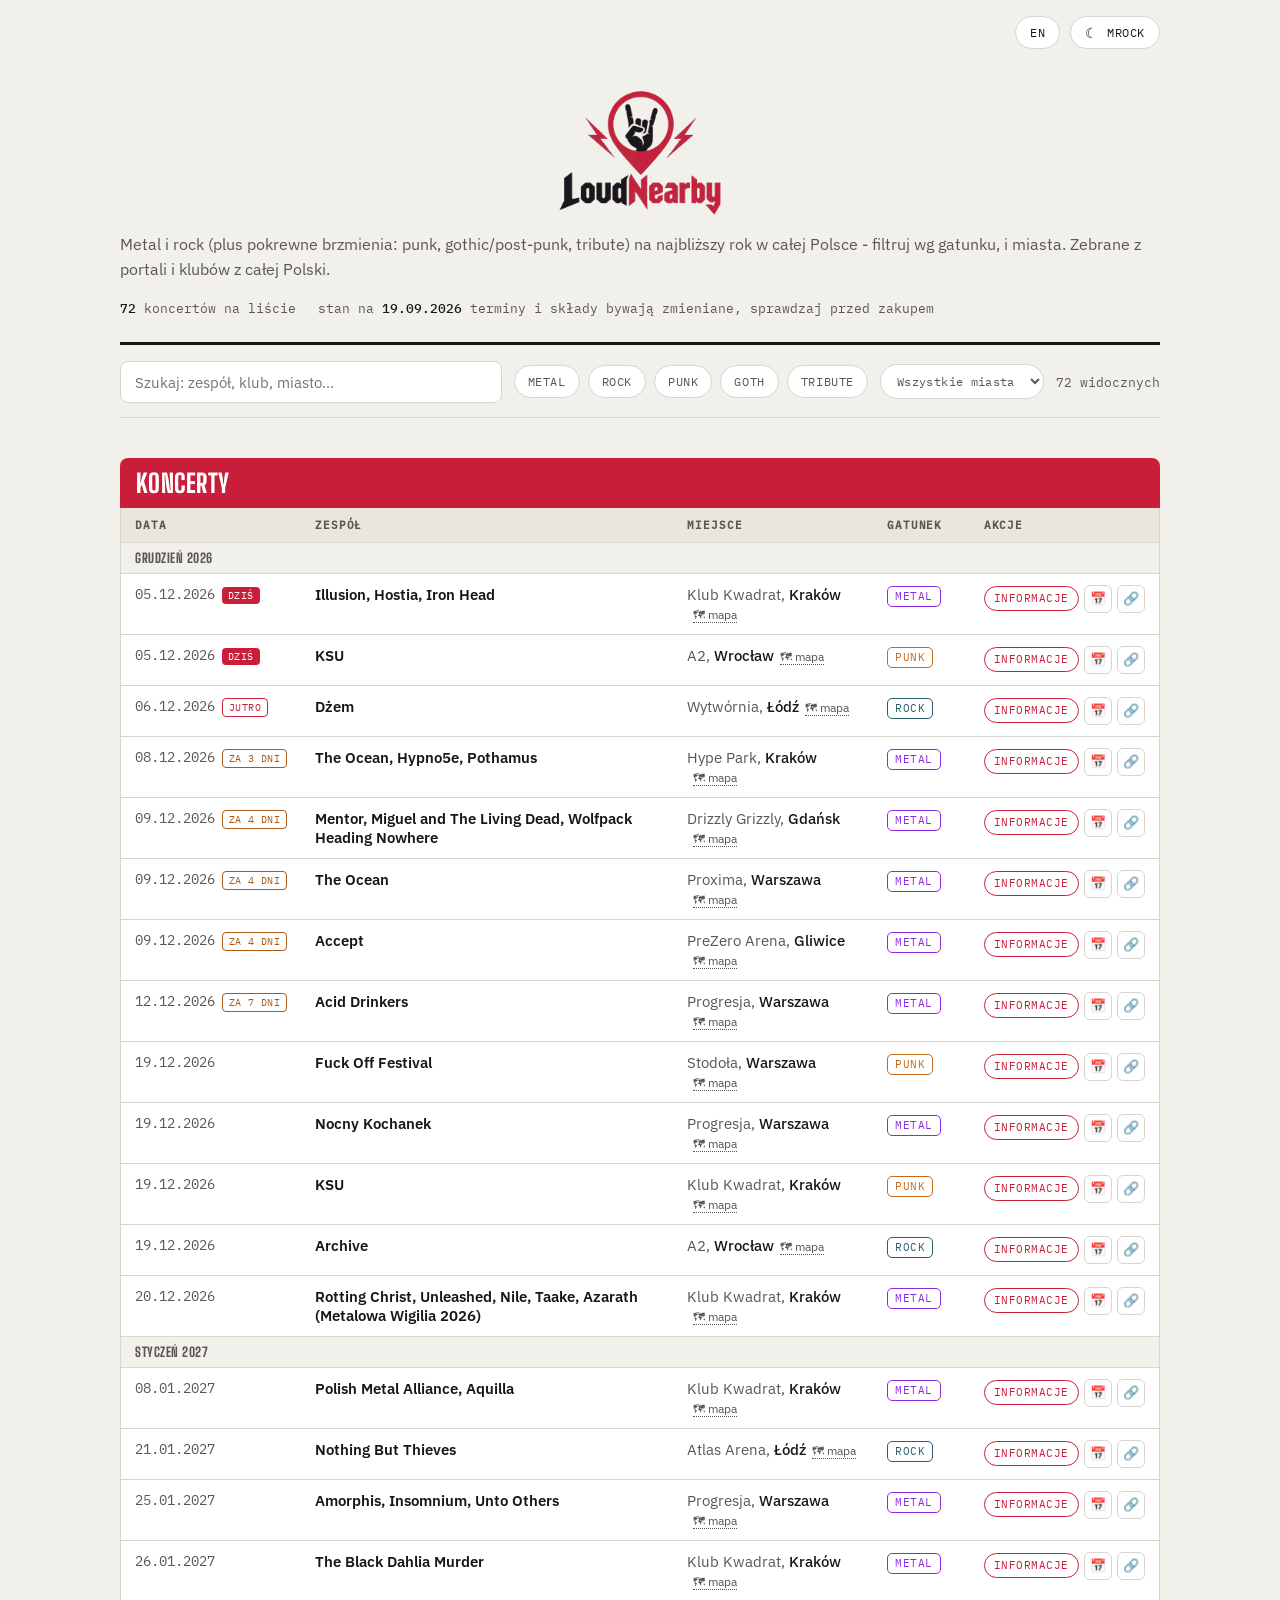
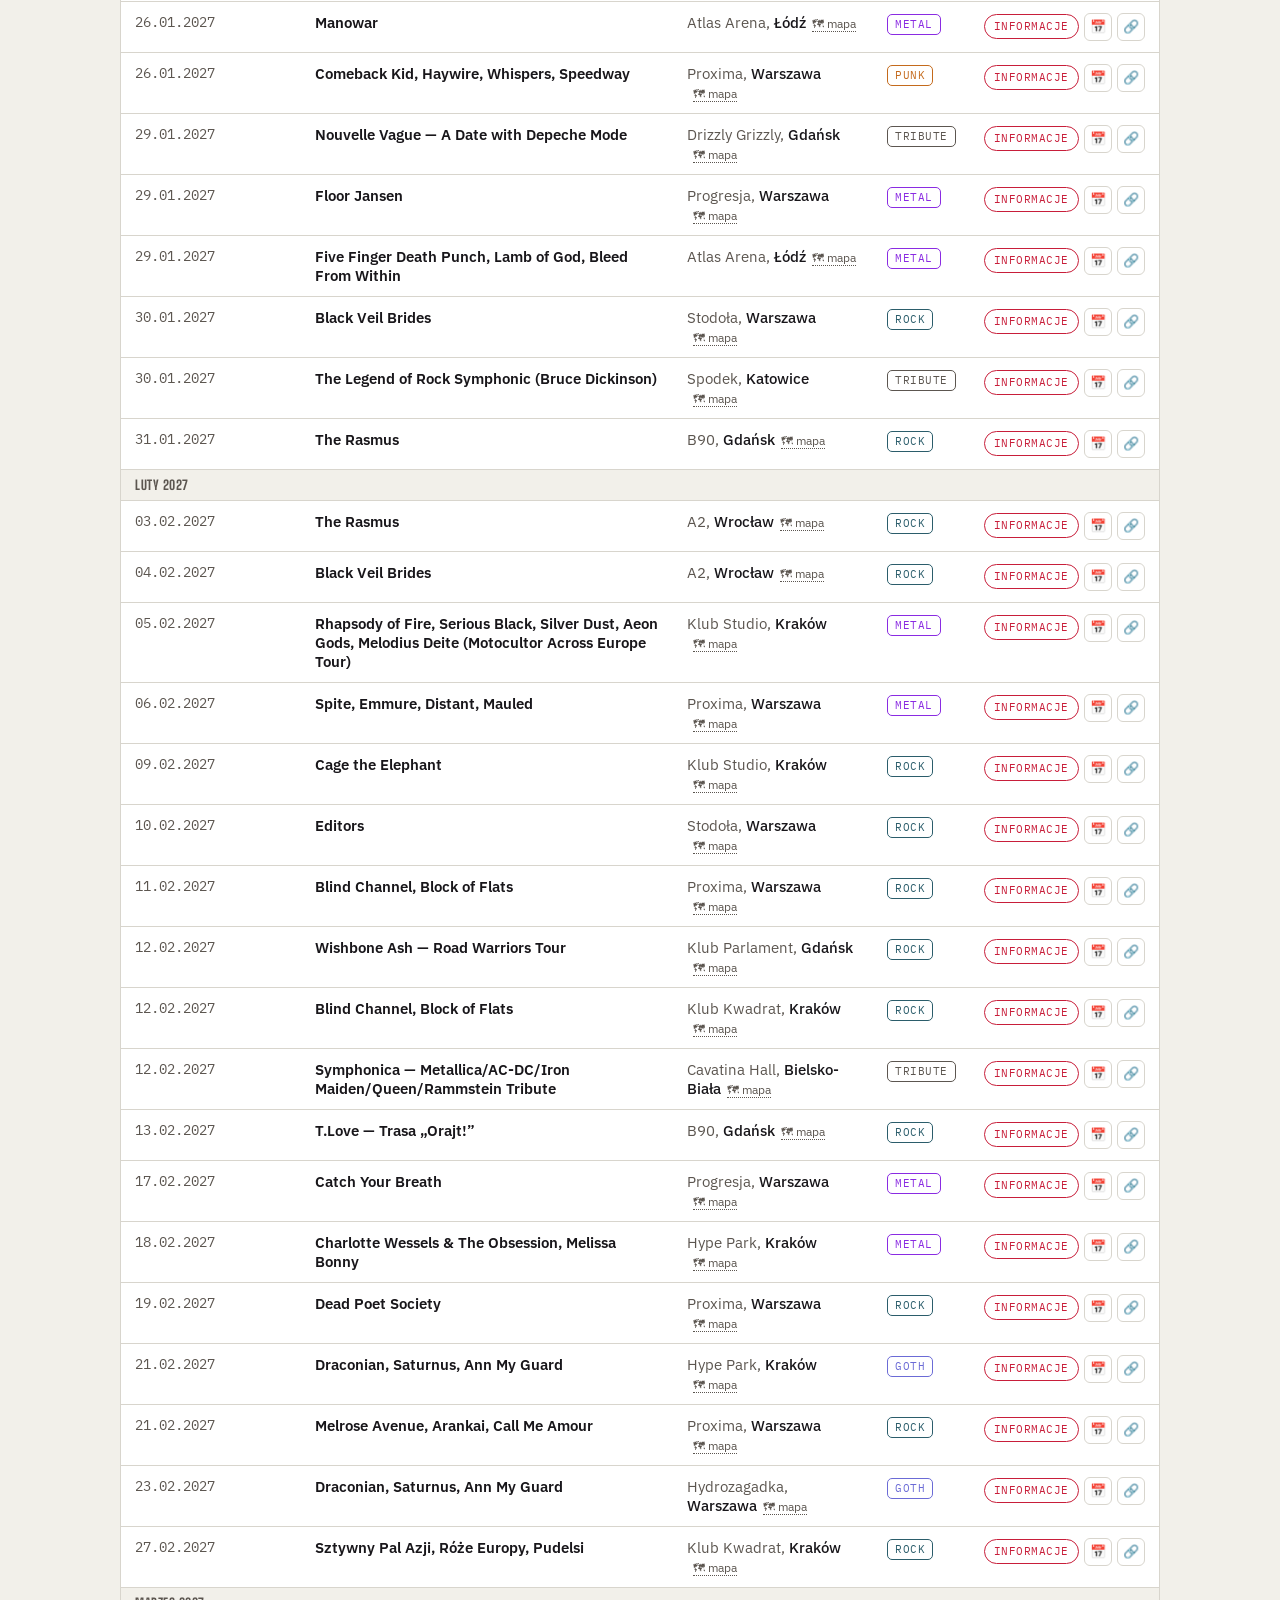
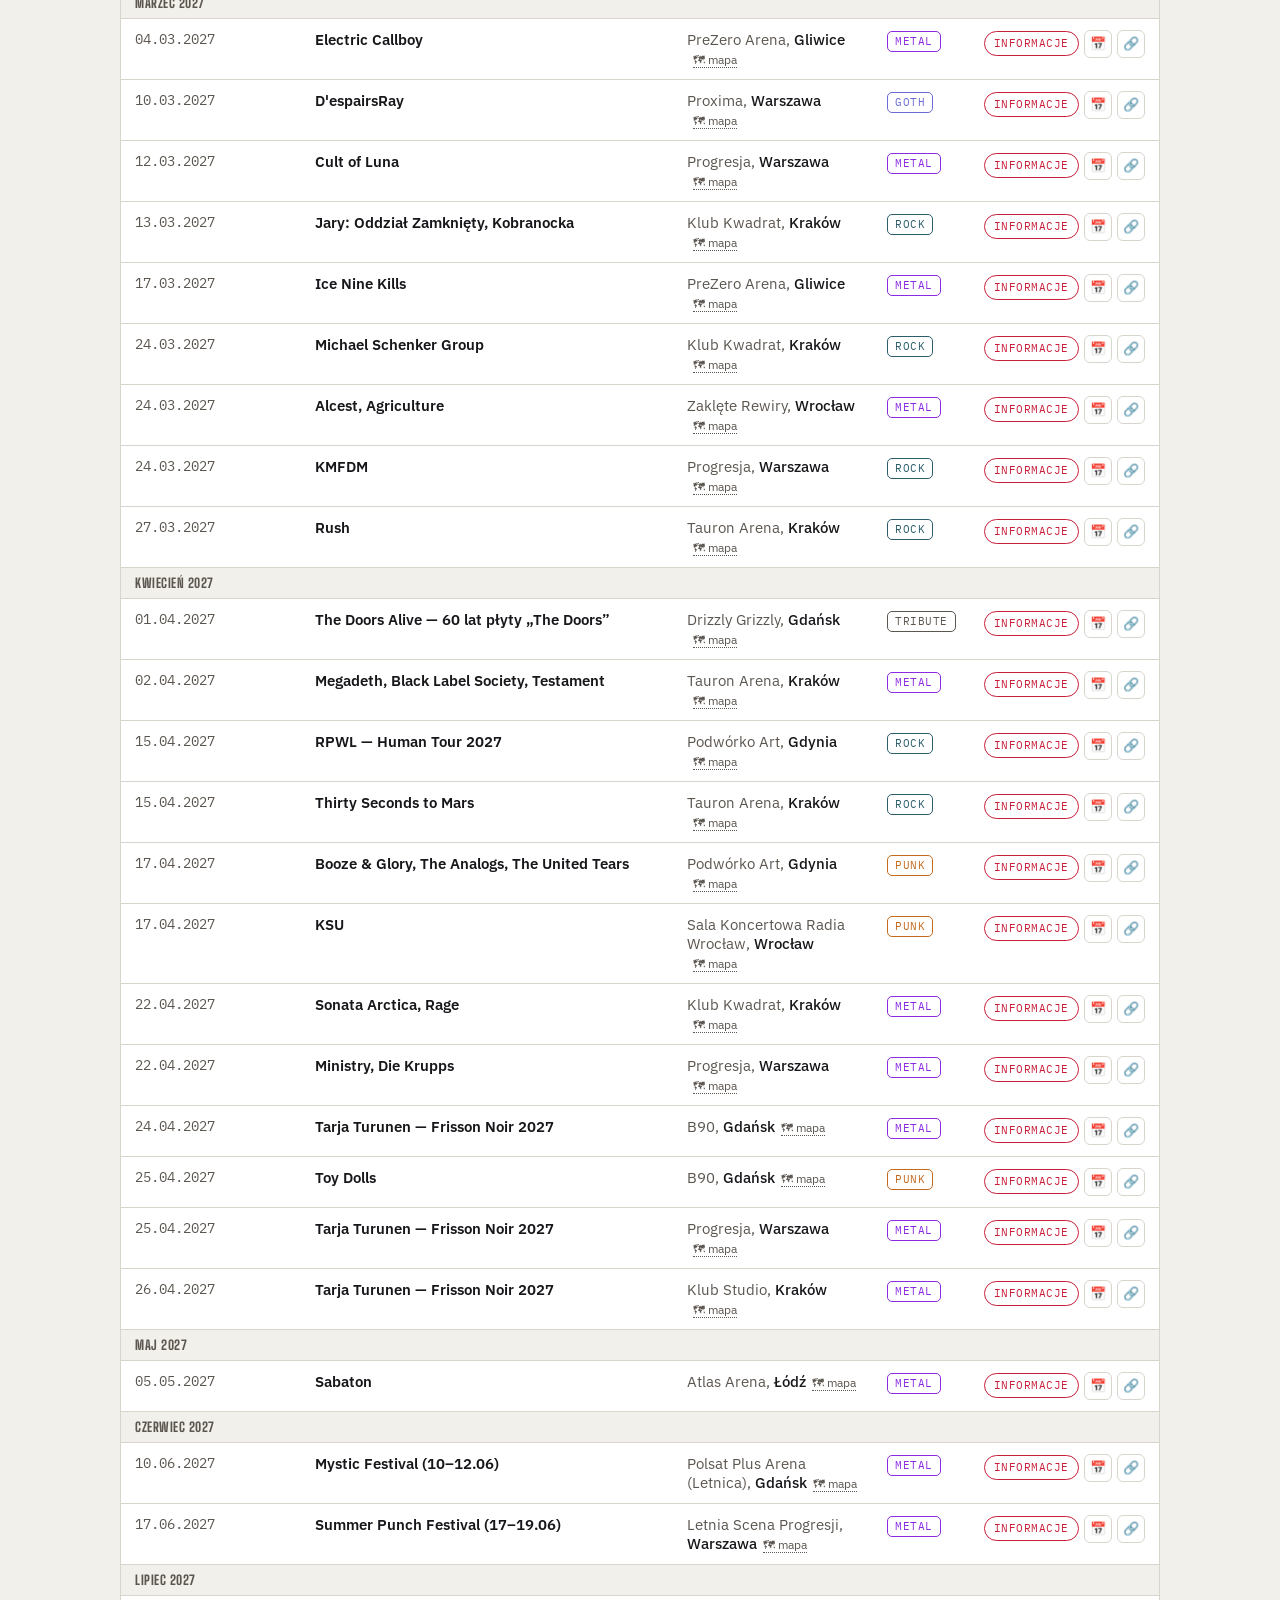
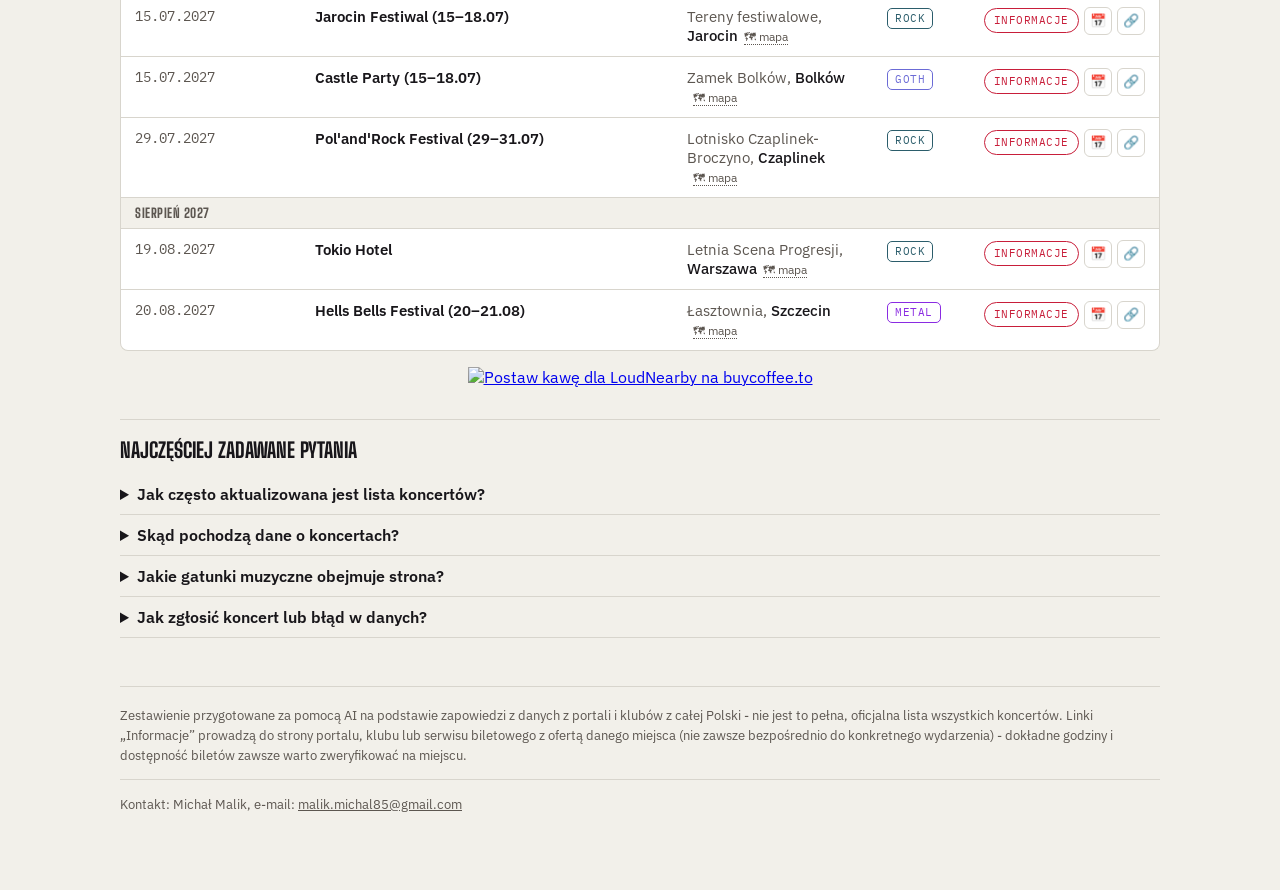
==== index.html @ 97e99f5d "Link "Informacje": priorytet wydarzenie > klub > portal; usuń przeszłe koncerty Dane wspierają teraz" ====
<!doctype html>
<html lang="pl">
<head>
<meta charset="utf-8">
<meta name="viewport" content="width=device-width, initial-scale=1, viewport-fit=cover">
<meta name="description" content="Kalendarz koncertów metal, rock, punk i gothic w całej Polsce — Trójmiasto, Warszawa, Kraków i więcej. Zapowiedzi na bieżąco, filtruj wg gatunku i miasta.">
<meta name="theme-color" content="#131214">
<meta name="msvalidate.01" content="99E83DF6B07D90A1EBB9EB3888EC7D93" />
<link rel="canonical" href="https://loudnearby.pl/">
<link rel="manifest" href="manifest.json">
<link rel="icon" href="icon-192.png" type="image/png">
<link rel="apple-touch-icon" href="icon-512.png">
<meta name="apple-mobile-web-app-capable" content="yes">
<meta name="apple-mobile-web-app-status-bar-style" content="black-translucent">
<meta name="apple-mobile-web-app-title" content="Loud Nearby">
<link rel="stylesheet" href="fonts/fonts.css">
<link rel="preload" href="fonts/big-shoulders-display-latin.woff2" as="font" type="font/woff2" crossorigin>
<link rel="preload" href="fonts/big-shoulders-display-latin-ext.woff2" as="font" type="font/woff2" crossorigin>
<title>Loud Nearby — koncerty metal, rock i ciężka muzyka w Polsce</title>
<meta property="og:type" content="website">
<meta property="og:site_name" content="Loud Nearby">
<meta property="og:title" content="Loud Nearby — koncerty metal, rock i ciężka muzyka w Polsce">
<meta property="og:description" content="Kalendarz koncertów metal, rock, punk i gothic w całej Polsce — Trójmiasto, Warszawa, Kraków i więcej. Zapowiedzi na bieżąco, filtruj wg gatunku i miasta.">
<meta property="og:url" content="https://loudnearby.pl/">
<meta property="og:locale" content="pl_PL">
<meta property="og:locale:alternate" content="en_US">
<meta property="og:image" content="https://loudnearby.pl/og-image.jpg">
<meta property="og:image:width" content="1200">
<meta property="og:image:height" content="630">
<meta name="twitter:card" content="summary_large_image">
<meta name="twitter:title" content="Loud Nearby — koncerty metal, rock i ciężka muzyka w Polsce">
<meta name="twitter:description" content="Kalendarz koncertów metal, rock, punk i gothic w całej Polsce — Trójmiasto, Warszawa, Kraków i więcej.">
<meta name="twitter:image" content="https://loudnearby.pl/og-image.jpg">
<script type="application/ld+json">
{
  "@context": "https://schema.org",
  "@type": "FAQPage",
  "mainEntity": [
    {
      "@type": "Question",
      "name": "Jak często aktualizowana jest lista koncertów?",
      "acceptedAnswer": {
        "@type": "Answer",
        "text": "Lista jest aktualizowana raz w tygodniu. Aktualny stan danych zawsze widać w nagłówku strony, przy napisie „stan na”."
      }
    },
    {
      "@type": "Question",
      "name": "Skąd pochodzą dane o koncertach?",
      "acceptedAnswer": {
        "@type": "Answer",
        "text": "Zestawienie przygotowywane jest z pomocą AI na podstawie zapowiedzi z portali muzycznych i klubów z całej Polski. To nie jest pełna, oficjalna lista wszystkich koncertów w kraju — dokładne godziny i dostępność biletów zawsze warto zweryfikować bezpośrednio na miejscu."
      }
    },
    {
      "@type": "Question",
      "name": "Jakie gatunki muzyczne obejmuje strona?",
      "acceptedAnswer": {
        "@type": "Answer",
        "text": "Loud Nearby skupia się na koncertach metalowych, rockowych, punkowych, gothic/post-punkowych oraz wieczorach tribute — listę można filtrować wg tych pięciu gatunków."
      }
    },
    {
      "@type": "Question",
      "name": "Jak zgłosić koncert lub błąd w danych?",
      "acceptedAnswer": {
        "@type": "Answer",
        "text": "Napisz na malik.michal85@gmail.com — chętnie poprawię błędne dane, dodam koncert, którego brakuje."
      }
    }
  ]
}
</script>
</head>
<body>
<div id="splash-screen"><img src="splash.png" width="1254" height="1254" alt="Loud Nearby"></div>
<style>
  #splash-screen {
    position: fixed;
    inset: 0;
    z-index: 9999;
    display: flex;
    align-items: center;
    justify-content: center;
    background: #000;
    opacity: 1;
    transition: opacity 0.35s ease;
  }
  #splash-screen img {
    width: min(60vw, 320px);
    height: auto;
  }
  #splash-screen.hide {
    opacity: 0;
    pointer-events: none;
  }
  :root {
    --bg: #F2F0EA;
    --surface: #FFFFFF;
    --surface-2: #E9E6DE;
    --text: #18161A;
    --text-dim: #5C5650;
    --accent: #C81E3A;
    --accent-ink: #FFFFFF;
    --accent2: #2B5D6B;
    --accent2-ink: #FFFFFF;
    --border: #D8D5CD;
    --shadow: rgba(24, 22, 26, 0.08);
    --amber: #A85A17;
    --overlay: rgba(24, 22, 26, 0.5);
  }
  @media (prefers-color-scheme: dark) {
    :root:not([data-theme="light"]) {
      --bg: #131214;
      --surface: #1C1B1E;
      --surface-2: #242327;
      --text: #EDE9E3;
      --text-dim: #A29CA0;
      --accent: #E4415C;
      --accent-ink: #1A0A0D;
      --accent2: #5FADC0;
      --accent2-ink: #071417;
      --border: #322F33;
      --shadow: rgba(0, 0, 0, 0.35);
      --amber: #E4A05F;
      --overlay: rgba(0, 0, 0, 0.6);
    }
  }
  :root[data-theme="dark"] {
    --bg: #131214;
    --surface: #1C1B1E;
    --surface-2: #242327;
    --text: #EDE9E3;
    --text-dim: #A29CA0;
    --accent: #E4415C;
    --accent-ink: #1A0A0D;
    --accent2: #5FADC0;
    --accent2-ink: #071417;
    --border: #322F33;
    --shadow: rgba(0, 0, 0, 0.35);
    --amber: #E4A05F;
    --overlay: rgba(0, 0, 0, 0.6);
  }

  * { box-sizing: border-box; }
  body {
    margin: 0;
    background: var(--bg);
    color: var(--text);
    font-family: "IBM Plex Sans", system-ui, sans-serif;
    padding: 0 18px 64px;
  }
  .wrap { max-width: 1040px; margin: 0 auto; }

  /* ---------- Masthead ---------- */
  header.masthead {
    padding: 40px 0 26px;
    border-bottom: 3px solid var(--text);
  }
  h1 {
    font-family: "Big Shoulders Display", sans-serif;
    font-weight: 900;
    font-size: clamp(2.6rem, 9vw, 5.2rem);
    line-height: 0.86;
    letter-spacing: -0.01em;
    text-transform: uppercase;
    margin: 0;
    text-wrap: balance;
  }
  h1 span { color: var(--accent); }
  .sr-only {
    position: absolute;
    width: 1px;
    height: 1px;
    padding: 0;
    margin: -1px;
    overflow: hidden;
    clip-path: inset(50%);
    white-space: nowrap;
    border: 0;
  }
  .logo-mark {
    display: block;
    margin: 0 auto;
    height: clamp(72px, 16vw, 128px);
    width: auto;
  }
  .logo-mark.logo-dark { display: none; }
  @media (prefers-color-scheme: dark) {
    :root:not([data-theme="light"]) .logo-mark.logo-light { display: none; }
    :root:not([data-theme="light"]) .logo-mark.logo-dark { display: block; }
  }
  :root[data-theme="dark"] .logo-mark.logo-light { display: none; }
  :root[data-theme="dark"] .logo-mark.logo-dark { display: block; }
  .dek {
    max-width: none;
    font-size: 1.02rem;
    color: var(--text-dim);
    margin: 14px 0 0;
    line-height: 1.55;
  }
  .meta-row {
    display: flex;
    flex-wrap: wrap;
    gap: 8px 22px;
    margin-top: 18px;
    font-family: "IBM Plex Mono", monospace;
    font-size: 12.5px;
    color: var(--text-dim);
  }
  .meta-row strong { color: var(--text); font-weight: 500; }

  /* ---------- Controls ---------- */
  .controls {
    position: sticky;
    top: 0;
    z-index: 5;
    background: var(--bg);
    padding: 16px 0 14px;
    display: flex;
    flex-wrap: wrap;
    gap: 10px 12px;
    align-items: center;
    border-bottom: 1px solid var(--border);
    margin-bottom: 8px;
  }
  #search {
    flex: 1 1 220px;
    min-width: 0;
    background: var(--surface);
    border: 1.5px solid var(--border);
    color: var(--text);
    font-family: "IBM Plex Sans", sans-serif;
    font-size: 0.95rem;
    padding: 10px 14px;
    border-radius: 8px;
  }
  #search:focus-visible { outline: 2px solid var(--accent); outline-offset: 1px; }
  .chips { display: flex; flex-wrap: wrap; gap: 8px; }
  .chip {
    font-family: "IBM Plex Mono", monospace;
    font-size: 12px;
    letter-spacing: 0.05em;
    text-transform: uppercase;
    padding: 8px 13px;
    border-radius: 999px;
    border: 1.5px solid var(--border);
    background: var(--surface);
    color: var(--text-dim);
    cursor: pointer;
    user-select: none;
  }
  .chip:focus-visible { outline: 2px solid var(--accent); outline-offset: 2px; }
  .chip[aria-pressed="true"] {
    background: var(--text);
    color: var(--bg);
    border-color: var(--text);
  }
  #city-select {
    font-family: "IBM Plex Mono", monospace;
    font-size: 12px;
    letter-spacing: 0.03em;
    padding: 8px 12px;
    border-radius: 999px;
    border: 1.5px solid var(--border);
    background: var(--surface);
    color: var(--text-dim);
    cursor: pointer;
  }
  #city-select:focus-visible { outline: 2px solid var(--accent); outline-offset: 2px; }
  .count {
    font-family: "IBM Plex Mono", monospace;
    font-size: 12.5px;
    color: var(--text-dim);
    margin-left: auto;
    white-space: nowrap;
  }

  /* ---------- Sections ---------- */
  section.region { margin-top: 40px; }
  .region-head {
    display: flex;
    align-items: baseline;
    gap: 14px;
    flex-wrap: wrap;
    padding: 10px 16px;
    border-radius: 8px 8px 0 0;
    color: var(--accent-ink);
    background: var(--accent);
  }
  .region-head h2 {
    font-family: "Big Shoulders Display", sans-serif;
    font-weight: 800;
    text-transform: uppercase;
    letter-spacing: 0.01em;
    font-size: 1.6rem;
    margin: 0;
  }
  .region-head .sub { font-family: "IBM Plex Mono", monospace; font-size: 12px; opacity: 0.85; }

  .table-scroll {
    overflow-x: auto;
    border: 1px solid var(--border);
    border-top: none;
    border-radius: 0 0 8px 8px;
    background: var(--surface);
  }
  table { width: 100%; border-collapse: collapse; min-width: 680px; }
  thead th {
    position: sticky;
    top: 0;
    background: var(--surface-2);
    text-align: left;
    font-family: "IBM Plex Mono", monospace;
    font-size: 11px;
    letter-spacing: 0.08em;
    text-transform: uppercase;
    color: var(--text-dim);
    padding: 10px 14px;
    border-bottom: 1px solid var(--border);
    white-space: nowrap;
  }
  tbody td {
    padding: 11px 14px;
    border-bottom: 1px solid var(--border);
    font-size: 0.93rem;
    vertical-align: top;
  }
  tbody tr:last-child td { border-bottom: none; }
  tbody tr.event:hover { background: var(--surface-2); }
  td.date {
    font-family: "IBM Plex Mono", monospace;
    font-variant-numeric: tabular-nums;
    white-space: nowrap;
    color: var(--text-dim);
    font-size: 0.85rem;
  }
  td.band { font-weight: 600; }
  td.venue { color: var(--text-dim); }
  td.venue .city { color: var(--text); font-weight: 500; }
  a.tix-chip {
    font-family: "IBM Plex Mono", monospace;
    font-size: 10.5px;
    letter-spacing: 0.05em;
    text-transform: uppercase;
    color: var(--accent);
    text-decoration: none;
    border: 1px solid var(--accent);
    padding: 4px 9px;
    border-radius: 999px;
    white-space: nowrap;
    display: inline-block;
    line-height: 1.4;
    transition: background-color 0.12s ease, color 0.12s ease;
  }
  a.tix-chip:hover, a.tix-chip:focus-visible {
    background: var(--accent);
    color: var(--accent-ink);
    outline: none;
  }

  .tag {
    display: inline-block;
    font-family: "IBM Plex Mono", monospace;
    font-size: 10.5px;
    letter-spacing: 0.05em;
    padding: 3px 7px;
    border-radius: 5px;
    border: 1px solid currentColor;
    line-height: 1.3;
  }
  .tag.METAL { color: #8A2BE2; }
  .tag.ROCK { color: var(--accent2); }
  .tag.PUNK { color: #C46A1C; }
  .tag.GOTH { color: #6B6BD6; }
  .tag.TRIBUTE { color: var(--text-dim); }
  @media (prefers-color-scheme: dark) {
    :root:not([data-theme="light"]) .tag.METAL { color: #C99CF2; }
    :root:not([data-theme="light"]) .tag.PUNK { color: #E4A05F; }
    :root:not([data-theme="light"]) .tag.GOTH { color: #A9A9F0; }
  }
  :root[data-theme="dark"] .tag.METAL { color: #C99CF2; }
  :root[data-theme="dark"] .tag.PUNK { color: #E4A05F; }
  :root[data-theme="dark"] .tag.GOTH { color: #A9A9F0; }

  tr.month-row td {
    background: var(--bg);
    border-bottom: 1px solid var(--border);
    font-family: "Big Shoulders Display", sans-serif;
    font-weight: 700;
    text-transform: uppercase;
    letter-spacing: 0.04em;
    font-size: 0.82rem;
    color: var(--text-dim);
    padding: 7px 14px;
  }

  .empty {
    padding: 30px 14px;
    text-align: center;
    color: var(--text-dim);
    font-family: "IBM Plex Mono", monospace;
    font-size: 13px;
  }

  .faq {
    margin-top: 32px;
    padding-top: 18px;
    border-top: 1px solid var(--border);
  }
  .faq h2 {
    font-family: "Big Shoulders Display", sans-serif;
    font-size: 1.3rem;
    text-transform: uppercase;
    margin: 0 0 12px;
  }
  .faq details {
    border-bottom: 1px solid var(--border);
    padding: 10px 0;
  }
  .faq summary {
    cursor: pointer;
    font-weight: 600;
  }
  .faq p {
    color: var(--text-dim);
    font-size: 13.5px;
    line-height: 1.6;
    margin: 8px 0 0;
  }

  footer {
    margin-top: 48px;
    padding-top: 18px;
    border-top: 1px solid var(--border);
    font-size: 12.5px;
    color: var(--text-dim);
    line-height: 1.6;
  }
  footer a { color: var(--text-dim); }

  @media (max-width: 480px) {
    .region-head { padding: 9px 12px; }
    thead th, tbody td { padding: 9px 10px; }
  }

  /* ---------- Theme toggle ---------- */
  .theme-bar {
    display: flex;
    justify-content: flex-end;
    gap: 10px;
    padding-top: 16px;
  }
  #theme-toggle, #lang-toggle {
    display: inline-flex;
    align-items: center;
    gap: 8px;
    background: var(--surface);
    border: 1.5px solid var(--border);
    color: var(--text);
    font-family: "IBM Plex Mono", monospace;
    font-size: 12px;
    letter-spacing: 0.05em;
    text-transform: uppercase;
    padding: 8px 14px;
    border-radius: 999px;
    cursor: pointer;
  }
  #theme-toggle:focus-visible, #lang-toggle:focus-visible { outline: 2px solid var(--accent); outline-offset: 2px; }
  #theme-toggle .icon { font-size: 14px; line-height: 1; }

  #install-btn {
    display: none;
    align-items: center;
    gap: 8px;
    background: var(--accent);
    border: 1.5px solid var(--accent);
    color: var(--accent-ink);
    font-family: "IBM Plex Mono", monospace;
    font-size: 12px;
    letter-spacing: 0.05em;
    text-transform: uppercase;
    padding: 8px 14px;
    border-radius: 999px;
    cursor: pointer;
    margin-right: auto;
  }
  #install-btn.visible { display: inline-flex; }
  #install-btn:focus-visible { outline: 2px solid var(--accent); outline-offset: 2px; }
  /* Belt-and-braces: never show the install button inside an already-installed PWA,
     even if JS logic above somehow marked it visible. */
  @media (display-mode: standalone), (display-mode: fullscreen), (display-mode: minimal-ui) {
    #install-btn { display: none !important; }
  }

  .contact {
    margin-top: 14px;
    padding-top: 14px;
    border-top: 1px solid var(--border);
  }

  /* ---------- Soon badges ---------- */
  .soon {
    display: inline-block;
    font-family: "IBM Plex Mono", monospace;
    font-size: 9.5px;
    letter-spacing: 0.04em;
    padding: 2px 6px;
    border-radius: 4px;
    margin-left: 7px;
    text-transform: uppercase;
    white-space: nowrap;
    vertical-align: middle;
  }
  .soon.today { background: var(--accent); color: var(--accent-ink); }
  .soon.tomorrow { border: 1px solid var(--accent); color: var(--accent); }
  .soon.week { border: 1px solid var(--amber); color: var(--amber); }
  .soon.cancelled { border: 1px solid var(--text-dim); color: var(--text-dim); }

  tr.event.cancelled td.date,
  tr.event.cancelled td.band { color: var(--text-dim); }

  /* ---------- Row actions ---------- */
  td.akcje { white-space: nowrap; }
  .akcje-row { display: inline-flex; align-items: center; gap: 5px; }
  .icon-btn {
    display: inline-flex;
    align-items: center;
    justify-content: center;
    width: 28px;
    height: 28px;
    border-radius: 6px;
    border: 1px solid var(--border);
    background: var(--surface);
    cursor: pointer;
    font-size: 13px;
    line-height: 1;
    padding: 0;
    color: var(--text);
  }
  .icon-btn:hover { border-color: var(--accent); }
  .icon-btn:focus-visible { outline: 2px solid var(--accent); outline-offset: 2px; }
  .icon-btn[disabled] { opacity: 0.35; cursor: not-allowed; }
  .icon-btn[disabled]:hover { border-color: var(--border); }
  a.map-link {
    margin-left: 6px;
    text-decoration: none;
    font-size: 12px;
    border-bottom: 1px dotted var(--text-dim);
    color: var(--text-dim);
    white-space: nowrap;
  }
  a.map-link:hover { color: var(--accent); border-color: var(--accent); }

  /* ---------- Modal ---------- */
  .modal-backdrop {
    position: fixed;
    inset: 0;
    background: var(--overlay);
    display: flex;
    align-items: center;
    justify-content: center;
    padding: 20px;
    z-index: 50;
  }
  .modal-backdrop[hidden] { display: none; }
  .modal-card {
    background: var(--surface);
    border: 1px solid var(--border);
    border-radius: 12px;
    max-width: 420px;
    width: 100%;
    max-height: 86vh;
    overflow-y: auto;
    padding: 20px;
    position: relative;
  }
  .modal-close {
    position: absolute;
    top: 12px;
    right: 12px;
    width: 30px;
    height: 30px;
    border-radius: 999px;
    border: 1px solid var(--border);
    background: var(--surface);
    color: var(--text);
    font-size: 15px;
    cursor: pointer;
  }
  .modal-close:focus-visible { outline: 2px solid var(--accent); outline-offset: 2px; }
  .modal-eyebrow {
    font-family: "IBM Plex Mono", monospace;
    font-size: 11px;
    letter-spacing: 0.08em;
    text-transform: uppercase;
    color: var(--text-dim);
    margin: 0 0 4px;
  }
  .modal-title {
    font-family: "Big Shoulders Display", sans-serif;
    font-weight: 800;
    font-size: 1.5rem;
    text-transform: uppercase;
    margin: 0 0 14px;
    line-height: 1.05;
    padding-right: 24px;
  }
  .modal-actions { display: flex; flex-direction: column; gap: 10px; margin-top: 12px; }
  .modal-btn {
    font-family: "IBM Plex Sans", sans-serif;
    font-size: 0.9rem;
    font-weight: 500;
    text-align: left;
    padding: 11px 14px;
    border-radius: 8px;
    border: 1.5px solid var(--border);
    background: var(--surface);
    color: var(--text);
    cursor: pointer;
    text-decoration: none;
    display: block;
  }
  .modal-btn:hover { border-color: var(--accent); }
  .modal-btn small { display: block; color: var(--text-dim); font-size: 0.78rem; margin-top: 2px; font-family: "IBM Plex Mono", monospace; }
  .modal-hint {
    font-size: 0.8rem;
    color: var(--text-dim);
    margin-top: 12px;
    line-height: 1.5;
  }
  #share-text {
    width: 100%;
    min-height: 76px;
    resize: vertical;
    font-family: "IBM Plex Mono", monospace;
    font-size: 12.5px;
    padding: 10px;
    border-radius: 8px;
    border: 1.5px solid var(--border);
    background: var(--bg);
    color: var(--text);
    margin-top: 4px;
  }
  #share-img {
    display: block;
    width: 100%;
    max-width: 100%;
    height: auto;
    margin-top: 12px;
    border-radius: 8px;
    border: 1px solid var(--border);
  }
</style>

<div class="wrap">
  <div class="theme-bar">
    <button id="install-btn" type="button">
      <span class="icon" aria-hidden="true">&#8595;</span>
      <span id="install-label">Zainstaluj aplikację</span>
    </button>
    <button id="lang-toggle" type="button">EN</button>
    <button id="theme-toggle" type="button" aria-pressed="false">
      <span class="icon" aria-hidden="true">&#9728;</span>
      <span id="theme-label">Świt</span>
    </button>
  </div>
  <header class="masthead">
    <h1 class="sr-only">Loud Nearby &mdash; <span id="ui-h1-tag">koncerty metal &amp; rock</span></h1>
    <img class="logo-mark logo-light" width="432" height="333" src="[data-uri]" alt="Loud Nearby">
    <img class="logo-mark logo-dark" width="432" height="333" src="[data-uri]" alt="Loud Nearby">
    <p class="dek" id="ui-dek">Metal i rock (plus pokrewne brzmienia: punk, gothic/post-punk, tribute) na najbliższy rok w całej Polsce - filtruj wg gatunku,  i miasta. Zebrane z portali i klubów z całej Polski.</p>
    <div class="meta-row">
      <span><strong id="count-all">–</strong> <span id="ui-count-label">koncertów na liście</span></span>
      <span><span id="ui-asof-prefix">stan na</span> <strong>19.09.2026</strong> <span id="ui-asof-note">terminy i składy bywają zmieniane, sprawdzaj przed zakupem</span></span>
    </div>
  </header>

  <div class="controls">
    <input id="search" type="text" placeholder="Szukaj: zespół, klub, miasto…" autocomplete="off">
    <div class="chips" id="chips" role="group" aria-label="Filtruj wg gatunku"></div>
    <select id="city-select" aria-label="Filtruj wg miasta"></select>
    <span class="count" id="live-count"></span>
  </div>

  <section class="region all">
    <div class="region-head">
      <h2 id="ui-region-title">Koncerty</h2>
    </div>
    <div class="table-scroll">
      <table>
        <thead>
          <tr><th class="th-date">Data</th><th class="th-band">Zespół</th><th class="th-venue">Miejsce</th><th class="th-genre">Gatunek</th><th class="th-actions">Akcje</th></tr>
        </thead>
        <tbody id="body-all"></tbody>
      </table>
    </div>
    <p style="text-align:center; margin-top:16px;">
      <a href="https://buycoffee.to/loudnearby" target="_blank"><img src="https://buycoffee.to/static/img/share/share-button-primary--pl.png" style="width: 243px; height: 63px" alt="Postaw kawę dla LoudNearby na buycoffee.to"></a>
    </p>
  </section>

  <section class="faq" aria-labelledby="ui-faq-title">
    <h2 id="ui-faq-title">Najczęściej zadawane pytania</h2>
    <details>
      <summary>Jak często aktualizowana jest lista koncertów?</summary>
      <p>Lista jest aktualizowana raz w tygodniu. Aktualny stan danych zawsze widać w nagłówku strony, przy napisie „stan na”.</p>
    </details>
    <details>
      <summary>Skąd pochodzą dane o koncertach?</summary>
      <p>Zestawienie przygotowywane jest z pomocą AI na podstawie zapowiedzi z portali muzycznych i klubów z całej Polski. To nie jest pełna, oficjalna lista wszystkich koncertów w kraju — dokładne godziny i dostępność biletów zawsze warto zweryfikować bezpośrednio na miejscu.</p>
    </details>
    <details>
      <summary>Jakie gatunki muzyczne obejmuje strona?</summary>
      <p>Loud Nearby skupia się na koncertach metalowych, rockowych, punkowych, gothic/post-punkowych oraz wieczorach tribute — listę można filtrować wg tych pięciu gatunków.</p>
    </details>
    <details>
      <summary>Jak zgłosić koncert lub błąd w danych?</summary>
      <p>Napisz na <a href="mailto:malik.michal85@gmail.com">malik.michal85@gmail.com</a> — chętnie poprawię błędne dane, dodam koncert, którego brakuje.</p>
    </details>
  </section>

  <footer>
    <span id="ui-footer-text">Zestawienie przygotowane za pomocą AI na podstawie zapowiedzi z danych z portali i klubów z całej Polski - nie jest to pełna, oficjalna lista wszystkich koncertów. Linki „Informacje” prowadzą do strony portalu, klubu lub serwisu biletowego z ofertą danego miejsca (nie zawsze bezpośrednio do konkretnego wydarzenia) - dokładne godziny i dostępność biletów zawsze warto zweryfikować na miejscu.</span>
    <p class="contact"><span id="ui-contact-label">Kontakt:</span> Michał Malik, e-mail: <a href="mailto:malik.michal85@gmail.com">malik.michal85@gmail.com</a></p>
  </footer>
</div>

<div class="modal-backdrop" id="modal-backdrop" hidden>
  <div class="modal-card" id="modal-card" role="dialog" aria-modal="true" aria-labelledby="modal-title">
    <button class="modal-close" id="modal-close" type="button" aria-label="Zamknij">&times;</button>
    <div id="modal-body"></div>
  </div>
</div>

<script>
  var G = { A: "Doki 4, Gdańsk", B: "Drizzly Grizzly, Gdańsk", C: "B90, Gdańsk", D: "Paszcza Lwa, Gdańsk", E: "Torpeda, Gdańsk", F: "Green Club, Gdańsk", H: "Podwórko Art, Gdynia", I: "Blues Club, Gdynia" };

  var TRI = [
    ["2026-09-21","The Rumjacks","Drizzly Grizzly, Gdańsk","PUNK"],
    ["2026-09-26","FALE — post-punk, darkwave, synth","Doki 4, Gdańsk","GOTH"],
    ["2026-09-26","KULTowa Noc — tribute to Kult","Czudner SPOT, Gdańsk","TRIBUTE"],
    ["2026-09-27","Armia","Podwórko Art, Gdynia","GOTH"],
    ["2026-10-02","Closterkeller, Dance Like Dynamite","Podwórko Art, Gdynia","GOTH"],
    ["2026-10-14","Belphegor, Krisiun, Asagraum","Drizzly Grizzly, Gdańsk","METAL"],
    ["2026-10-16","Nocny Kochanek — Hewimetalowe Jaja","B90, Gdańsk","METAL"],
    ["2026-10-24","Salty Nacho, Titano, Sokomb","Torpeda, Gdańsk","PUNK"],
    ["2026-11-05","Wij, Fertile Hump","Drizzly Grizzly, Gdańsk","METAL"],
    ["2026-11-14","BazOOms, Mudslinger, Masakra","Torpeda, Gdańsk","METAL"],
    ["2026-11-17","Metallica symfonicznie","Sala Koncertowa Portu Gdynia, Gdynia","TRIBUTE"],
    ["2026-11-29","Acid Drinkers — Old Biceps Tour 2026","Polsat Plus Arena Gdynia, Gdynia","METAL"],
    ["2026-12-04","Nosowska","B90, Gdańsk","ROCK"],
    ["2026-12-09","Mentor, Miguel and The Living Dead, Wolfpack Heading Nowhere","Drizzly Grizzly, Gdańsk","METAL"],
    ["2027-01-29","Nouvelle Vague — A Date with Depeche Mode","Drizzly Grizzly, Gdańsk","TRIBUTE"],
    ["2027-01-31","The Rasmus","B90, Gdańsk","ROCK"],
    ["2027-02-12","Wishbone Ash — Road Warriors Tour","Klub Parlament, Gdańsk","ROCK"],
    ["2027-02-13","T.Love — Trasa „Orajt!”","B90, Gdańsk","ROCK"],
    ["2027-04-01","The Doors Alive — 60 lat płyty „The Doors”","Drizzly Grizzly, Gdańsk","TRIBUTE"],
    ["2027-04-15","RPWL — Human Tour 2027","Podwórko Art, Gdynia","ROCK"],
    ["2027-04-17","Booze & Glory, The Analogs, The United Tears","Podwórko Art, Gdynia","PUNK"],
    ["2027-04-24","Tarja Turunen — Frisson Noir 2027","B90, Gdańsk","METAL"],
    ["2027-04-25","Toy Dolls","B90, Gdańsk","PUNK"],
    ["2027-06-10","Mystic Festival (10–12.06)","Polsat Plus Arena (Letnica), Gdańsk","METAL"]
  ];

  var REST = [
    ["2026-09-21","Allegaeon, Gorod, Abysmal Dawn","Zaścianek, Kraków","METAL"],
    ["2026-09-23","Jinjer, Spiritbox, Dying Wish","PreZero Arena, Gliwice","METAL"],
    ["2026-09-25","Smokie","Spodek, Katowice","ROCK"],
    ["2026-09-29","Naxatras","Zaścianek, Kraków","ROCK"],
    ["2026-09-29","The Amity Affliction, Silent Planet, Varials, Orthodox","Progresja, Warszawa","METAL"],
    ["2026-09-29","Einar Solberg, Royal Sorrow, Raphael Weinroth-Browne, Jovian Moons","Hype Park, Kraków","ROCK"],
    ["2026-09-30","Marduk, Odium Humani Generis, Pralaya","Klub Kwadrat, Kraków","METAL"],
    ["2026-10-02","Havok, Blood Red Throne, Xonor, Eradikated","Hydrozagadka, Warszawa","METAL","https://knockoutmusicstore.pl/wydarzenia/havok"],
    ["2026-10-03","XIII. Století","Zaścianek, Kraków","GOTH"],
    ["2026-10-06","Coroner, Schizophrenia, Tar Pond","Hype Park, Kraków","METAL","https://knockoutmusicstore.pl/wydarzenia/coroner"],
    ["2026-10-07","Coroner, Schizophrenia, Tar Pond","Proxima, Warszawa","METAL","https://knockoutmusicstore.pl/wydarzenia/coroner-2"],
    ["2026-10-12","I Prevail","Stodoła, Warszawa","METAL"],
    ["2026-10-14","Xandria, Seven Spires, Secret Rule","Zaścianek, Kraków","METAL"],
    ["2026-10-16","Oranssi Pazuzu, Múr","Proxima, Warszawa","METAL","https://knockoutmusicstore.pl/wydarzenia/oranssi-pazuzu"],
    ["2026-10-17","Oranssi Pazuzu, Múr","Hype Park, Kraków","METAL","https://knockoutmusicstore.pl/wydarzenia/oranssi-pazuzu-2"],
    ["2026-10-17","Strachy na Lachy","Klub Kwadrat, Kraków","ROCK"],
    ["2026-10-18","Oranssi Pazuzu, Múr","2Progi, Poznań","METAL","https://knockoutmusicstore.pl/wydarzenia/oranssi-pazuzu-3"],
    ["2026-10-22","The Sisters of Mercy","A2, Wrocław","GOTH"],
    ["2026-10-23","Koniec Świata","Zaścianek, Kraków","PUNK"],
    ["2026-10-25","Lech Janerka, Dezerter, Hugh Cornwell (Soundedit '26)","Wytwórnia, Łódź","PUNK"],
    ["2026-10-25","Behemoth, Dimmu Borgir, Dark Funeral","Spodek, Katowice","METAL","https://knockoutmusicstore.pl/wydarzenia/behemoth-dimmu-borgir"],
    ["2026-10-27","The Fray","A2, Wrocław","ROCK"],
    ["2026-10-29","Amon Amarth, Soilwork, Orbit Culture","PreZero Arena, Gliwice","METAL"],
    ["2026-10-31","Fontaines D.C.","Atlas Arena, Łódź","ROCK"],
    ["2026-11-01","Sleaford Mods","Stodoła, Warszawa","PUNK"],
    ["2026-11-01","Closterkeller","Zaścianek, Kraków","GOTH"],
    ["2026-11-03","Beast In Black, Sonata Arctica, Frozen Crown","PreZero Arena, Gliwice","METAL"],
    ["2026-11-06","Wij, Fertile Hump","Zajezdnia Trolejbusowa, Olsztyn","METAL"],
    ["2026-11-06","Kult","Stodoła, Warszawa","ROCK"],
    ["2026-11-06","Hatebreed, Life of Agony","Progresja, Warszawa","METAL"],
    ["2026-11-07","Kult","Stodoła, Warszawa","ROCK"],
    ["2026-11-07","Dymna Lotva, Mörk Gryning, Vae Solis","Zaścianek, Kraków","METAL"],
    ["2026-11-07","Monsters of Rock — Tribute Fest: Polish Priest, 4 Szmery, Orgasmatron, The Legacy","Klub Kwadrat, Kraków","TRIBUTE"],
    ["2026-11-07","Wij, Fertile Hump","Wooltura, Łódź","METAL"],
    ["2026-11-08","Wij, Fertile Hump","Fabryka Kultury Zgrzyt, Lublin","METAL"],
    ["2026-11-08","Monolord, Mars Red Sky","Hype Park, Kraków","METAL","https://knockoutmusicstore.pl/wydarzenia/monolord-2"],
    ["2026-11-13","Wij, Fertile Hump","Hydrozagadka, Warszawa","METAL"],
    ["2026-11-16","Papa Roach","Spodek, Katowice","ROCK"],
    ["2026-11-17","Carnifex, Despised Icon, Suffocation","Proxima, Warszawa","METAL"],
    ["2026-11-17","Korn, Architects","Tauron Arena, Kraków","METAL"],
    ["2026-11-17","Imperial Triumphant, Knoll","Hype Park, Kraków","METAL","https://knockoutmusicstore.pl/wydarzenia/imperial-triumphant-5"],
    ["2026-11-18","Imperial Triumphant, Knoll","Klub Niebo, Warszawa","METAL","https://knockoutmusicstore.pl/wydarzenia/imperial-triumphant-6"],
    ["2026-11-20","Kult","Stodoła, Warszawa","ROCK"],
    ["2026-11-20","Wij, Fertile Hump","Zaścianek, Kraków","METAL"],
    ["2026-11-21","Kult","Stodoła, Warszawa","ROCK"],
    ["2026-11-21","Wij, Fertile Hump","Łącznik, Wrocław","METAL"],
    ["2026-11-21","Materia, Demented (Piekło Nie Bo Tour)","Over The Under, Bydgoszcz","METAL"],
    ["2026-11-22","Wij, Fertile Hump","Piąty Dom, Katowice","METAL"],
    ["2026-11-23","Portugal. The Man","Stodoła, Warszawa","ROCK"],
    ["2026-11-24","Eluveitie, Pain, Wolfheart","Progresja, Warszawa","METAL","https://knockoutmusicstore.pl/wydarzenia/eluveitie-2"],
    ["2026-11-27","Happysad","Klub Kwadrat, Kraków","ROCK"],
    ["2026-11-27","Wij, Fertile Hump","Krzywy Gryf, Szczecin","METAL"],
    ["2026-11-27","Materia, Demented (Piekło Nie Bo Tour)","Fabryka Kultury Zgrzyt, Lublin","METAL"],
    ["2026-11-28","Wij, Fertile Hump","Szum, Poznań","METAL"],
    ["2026-11-28","Zebrahead, Punk Rock Factory","Hydrozagadka, Warszawa","PUNK","https://knockoutmusicstore.pl/wydarzenia/zebrahead-4"],
    ["2026-11-29","Devin Townsend","A2, Wrocław","METAL"],
    ["2026-11-29","Wij, Fertile Hump","NRD, Toruń","METAL"],
    ["2026-12-03","Chelsea Wolfe, A.A. Williams","Progresja, Warszawa","GOTH"],
    ["2026-12-03","Strangelove: The Depeche Mode Experience","Klub Kwadrat, Kraków","TRIBUTE"],
    ["2026-12-05","Illusion, Hostia, Iron Head","Klub Kwadrat, Kraków","METAL"],
    ["2026-12-05","KSU","A2, Wrocław","PUNK"],
    ["2026-12-06","Dżem","Wytwórnia, Łódź","ROCK"],
    ["2026-12-08","The Ocean, Hypno5e, Pothamus","Hype Park, Kraków","METAL"],
    ["2026-12-09","The Ocean","Proxima, Warszawa","METAL"],
    ["2026-12-09","Accept","PreZero Arena, Gliwice","METAL"],
    ["2026-12-12","Acid Drinkers","Progresja, Warszawa","METAL"],
    ["2026-12-19","Fuck Off Festival","Stodoła, Warszawa","PUNK"],
    ["2026-12-19","Nocny Kochanek","Progresja, Warszawa","METAL"],
    ["2026-12-19","KSU","Klub Kwadrat, Kraków","PUNK"],
    ["2026-12-19","Archive","A2, Wrocław","ROCK"],
    ["2026-12-20","Rotting Christ, Unleashed, Nile, Taake, Azarath (Metalowa Wigilia 2026)","Klub Kwadrat, Kraków","METAL"],
    ["2027-01-08","Polish Metal Alliance, Aquilla","Klub Kwadrat, Kraków","METAL"],
    ["2027-01-21","Nothing But Thieves","Atlas Arena, Łódź","ROCK"],
    ["2027-01-25","Amorphis, Insomnium, Unto Others","Progresja, Warszawa","METAL"],
    ["2027-01-26","The Black Dahlia Murder","Klub Kwadrat, Kraków","METAL"],
    ["2027-01-26","Manowar","Atlas Arena, Łódź","METAL"],
    ["2027-01-26","Comeback Kid, Haywire, Whispers, Speedway","Proxima, Warszawa","PUNK"],
    ["2027-01-29","Floor Jansen","Progresja, Warszawa","METAL"],
    ["2027-01-29","Five Finger Death Punch, Lamb of God, Bleed From Within","Atlas Arena, Łódź","METAL"],
    ["2027-01-30","Black Veil Brides","Stodoła, Warszawa","ROCK"],
    ["2027-01-30","The Legend of Rock Symphonic (Bruce Dickinson)","Spodek, Katowice","TRIBUTE"],
    ["2027-02-03","The Rasmus","A2, Wrocław","ROCK"],
    ["2027-02-04","Black Veil Brides","A2, Wrocław","ROCK"],
    ["2027-02-05","Rhapsody of Fire, Serious Black, Silver Dust, Aeon Gods, Melodius Deite (Motocultor Across Europe Tour)","Klub Studio, Kraków","METAL"],
    ["2027-02-06","Spite, Emmure, Distant, Mauled","Proxima, Warszawa","METAL"],
    ["2027-02-09","Cage the Elephant","Klub Studio, Kraków","ROCK"],
    ["2027-02-10","Editors","Stodoła, Warszawa","ROCK"],
    ["2027-02-11","Blind Channel, Block of Flats","Proxima, Warszawa","ROCK"],
    ["2027-02-12","Blind Channel, Block of Flats","Klub Kwadrat, Kraków","ROCK"],
    ["2027-02-12","Symphonica — Metallica/AC-DC/Iron Maiden/Queen/Rammstein Tribute","Cavatina Hall, Bielsko-Biała","TRIBUTE"],
    ["2027-02-17","Catch Your Breath","Progresja, Warszawa","METAL"],
    ["2027-02-18","Charlotte Wessels & The Obsession, Melissa Bonny","Hype Park, Kraków","METAL","https://knockoutmusicstore.pl/wydarzenia/charlotte-wessels-the-obsession"],
    ["2027-02-19","Dead Poet Society","Proxima, Warszawa","ROCK"],
    ["2027-02-21","Draconian, Saturnus, Ann My Guard","Hype Park, Kraków","GOTH","https://knockoutmusicstore.pl/wydarzenia/draconian-3"],
    ["2027-02-21","Melrose Avenue, Arankai, Call Me Amour","Proxima, Warszawa","ROCK","https://knockoutmusicstore.pl/wydarzenia/melrose-avenue-3"],
    ["2027-02-23","Draconian, Saturnus, Ann My Guard","Hydrozagadka, Warszawa","GOTH","https://knockoutmusicstore.pl/wydarzenia/draconian-4"],
    ["2027-02-27","Sztywny Pal Azji, Róże Europy, Pudelsi","Klub Kwadrat, Kraków","ROCK"],
    ["2027-03-04","Electric Callboy","PreZero Arena, Gliwice","METAL"],
    ["2027-03-10","D'espairsRay","Proxima, Warszawa","GOTH","https://knockoutmusicstore.pl/wydarzenia/d-espairs-ray"],
    ["2027-03-12","Cult of Luna","Progresja, Warszawa","METAL"],
    ["2027-03-13","Jary: Oddział Zamknięty, Kobranocka","Klub Kwadrat, Kraków","ROCK"],
    ["2027-03-17","Ice Nine Kills","PreZero Arena, Gliwice","METAL"],
    ["2027-03-24","Michael Schenker Group","Klub Kwadrat, Kraków","ROCK"],
    ["2027-03-24","Alcest, Agriculture","Zaklęte Rewiry, Wrocław","METAL"],
    ["2027-03-24","KMFDM","Progresja, Warszawa","ROCK","https://knockoutmusicstore.pl/wydarzenia/kmfdm-2"],
    ["2027-03-27","Rush","Tauron Arena, Kraków","ROCK"],
    ["2027-04-02","Megadeth, Black Label Society, Testament","Tauron Arena, Kraków","METAL"],
    ["2027-04-15","Thirty Seconds to Mars","Tauron Arena, Kraków","ROCK"],
    ["2027-04-17","KSU","Sala Koncertowa Radia Wrocław, Wrocław","PUNK"],
    ["2027-04-22","Sonata Arctica, Rage","Klub Kwadrat, Kraków","METAL"],
    ["2027-04-22","Ministry, Die Krupps","Progresja, Warszawa","METAL"],
    ["2027-04-25","Tarja Turunen — Frisson Noir 2027","Progresja, Warszawa","METAL"],
    ["2027-04-26","Tarja Turunen — Frisson Noir 2027","Klub Studio, Kraków","METAL"],
    ["2027-05-05","Sabaton","Atlas Arena, Łódź","METAL"],
    ["2027-06-17","Summer Punch Festival (17–19.06)","Letnia Scena Progresji, Warszawa","METAL"],
    ["2027-07-15","Jarocin Festiwal (15–18.07)","Tereny festiwalowe, Jarocin","ROCK"],
    ["2027-07-15","Castle Party (15–18.07)","Zamek Bolków, Bolków","GOTH"],
    ["2027-07-29","Pol'and'Rock Festival (29–31.07)","Lotnisko Czaplinek-Broczyno, Czaplinek","ROCK"],
    ["2027-08-19","Tokio Hotel","Letnia Scena Progresji, Warszawa","ROCK"],
    ["2027-08-20","Hells Bells Festival (20–21.08)","Łasztownia, Szczecin","METAL"]
  ];

  var LANG = "pl";
  var I18N = {
    pl: {
      months: ["Styczeń","Luty","Marzec","Kwiecień","Maj","Czerwiec","Lipiec","Sierpień","Wrzesień","Październik","Listopad","Grudzień"],
      h1Tag: "koncerty metal & rock",
      pageTitle: "Loud Nearby — koncerty metal, rock i ciężka muzyka w Polsce",
      pageDescription: "Kalendarz koncertów metal, rock, punk i gothic w całej Polsce — Trójmiasto, Warszawa, Kraków i więcej. Zapowiedzi na bieżąco, filtruj wg gatunku i miasta.",
      dek: "Metal i rock (plus pokrewne brzmienia: punk, gothic/post-punk, tribute) na najbliższy rok w całej Polsce - filtruj wg gatunku,  i miasta. Zebrane z portali i klubów z całej Polski.",
      countLabel: "koncertów na liście",
      asofPrefix: "stan na",
      asofNote: "terminy i składy bywają zmieniane, sprawdzaj przed zakupem",
      searchPlaceholder: "Szukaj: zespół, klub, miasto…",
      liveCount: function (n) { return n + " widocznych"; },
      regionTitle: "Koncerty",
      cityAll: "Wszystkie miasta",
      triChip: "Trójmiasto",
      cityFilterAria: "Filtruj wg miasta",
      thDate: "Data", thBand: "Zespół", thVenue: "Miejsce", thGenre: "Gatunek", thActions: "Akcje",
      mapLink: "🗺 mapa",
      mapTitle: "Pokaż na mapie",
      ticketLink: "Informacje",
      calBtnTitle: "Dodaj do kalendarza",
      shareBtnTitle: "Udostępnij znajomemu",
      soonToday: "Dziś", soonTomorrow: "Jutro",
      soonWeek: function (n) { return "Za " + n + " dni"; },
      cancelledLabel: "ANULOWANE",
      installLabel: "Zainstaluj aplikację",
      footerText: "Zestawienie przygotowane za pomocą AI na podstawie zapowiedzi z danych z portali i klubów z całej Polski - nie jest to pełna, oficjalna lista wszystkich koncertów. Linki „Informacje” prowadzą do strony portalu, klubu lub serwisu biletowego z ofertą danego miejsca (nie zawsze bezpośrednio do konkretnego wydarzenia) - dokładne godziny i dostępność biletów zawsze warto zweryfikować na miejscu.",
      contactLabel: "Kontakt:",
      themeLight: "Świt", themeDark: "Mrock",
      modalCloseAria: "Zamknij",
      calEyebrow: "Dodaj do kalendarza",
      calGoogle: "Otwórz w Google Calendar",
      calGoogleSmall: "jedno kliknięcie, od razu w przeglądarce",
      calHint: function (ev) { return fmtDate(ev.date) + " · " + ev.venue + ". Wydarzenie całodniowe — dokładną godzinę sprawdź w linku do biletów."; },
      genreLabel: "Gatunek",
      googleDetailsTickets: "Bilety",
      shareEyebrow: "Udostępnij",
      shareTextLabel: "Tekst do wysłania",
      shareCopy: "Kopiuj tekst",
      shareCopied: "Skopiowano ✓",
      shareWa: "Wyślij przez WhatsApp",
      shareImgAlt: "Grafika koncertu do zapisania",
      shareHint: "Przytrzymaj (telefon) lub kliknij prawym przyciskiem (komputer) na obrazku powyżej, aby go zapisać i wysłać."
    },
    en: {
      months: ["January","February","March","April","May","June","July","August","September","October","November","December"],
      h1Tag: "metal & rock concerts",
      pageTitle: "Loud Nearby — metal, rock and heavy music concerts in Poland",
      pageDescription: "A calendar of metal, rock, punk and gothic concerts across Poland — Tricity, Warsaw, Kraków and more. Upcoming shows, filterable by genre and city.",
      dek: "Metal and rock (plus related sounds: punk, gothic/post-punk, tribute) for the next year across Poland — filter by genre and city. Gathered from portals and venues across Poland.",
      countLabel: "concerts listed",
      asofPrefix: "as of",
      asofNote: "dates and lineups can change, double-check before buying",
      searchPlaceholder: "Search: band, venue, city…",
      liveCount: function (n) { return n + " shown"; },
      regionTitle: "Concerts",
      cityAll: "All cities",
      triChip: "Tricity",
      cityFilterAria: "Filter by city",
      thDate: "Date", thBand: "Band", thVenue: "Venue", thGenre: "Genre", thActions: "Actions",
      mapLink: "🗺 map",
      mapTitle: "Show on map",
      ticketLink: "Details",
      calBtnTitle: "Add to calendar",
      shareBtnTitle: "Share with a friend",
      soonToday: "Today", soonTomorrow: "Tomorrow",
      soonWeek: function (n) { return "In " + n + " days"; },
      cancelledLabel: "CANCELLED",
      installLabel: "Install app",
      footerText: "Compiled with AI from data from portals and venues across Poland — not a complete, official list of every concert. „Details” links go to the portal's, venue's or ticketing site's listing (not always the exact event page) — always double-check exact times and ticket availability.",
      contactLabel: "Contact:",
      themeLight: "Dawn", themeDark: "Dusk",
      modalCloseAria: "Close",
      calEyebrow: "Add to calendar",
      calGoogle: "Open in Google Calendar",
      calGoogleSmall: "one click, right in the browser",
      calHint: function (ev) { return fmtDate(ev.date) + " · " + ev.venue + ". All-day event — check the exact time via the ticket link."; },
      genreLabel: "Genre",
      googleDetailsTickets: "Tickets",
      shareEyebrow: "Share",
      shareTextLabel: "Text to send",
      shareCopy: "Copy text",
      shareCopied: "Copied ✓",
      shareWa: "Send via WhatsApp",
      shareImgAlt: "Concert graphic to save",
      shareHint: "Press and hold (phone) or right-click (computer) on the image above to save and send it."
    }
  };
  function t(key) { return I18N[LANG][key]; }

  var VENUE_LINKS = {
    "Drizzly Grizzly": "https://www.drizzlygrizzly.pl/en/music_event/",
    "B90": "https://www.tickets.b90.pl/en/",
    "Stodoła": "https://stodola.pl/",
    "Progresja": "https://progresja.com/",
    "Letnia Scena Progresji": "https://progresja.com/",
    "Proxima": "https://klubproxima.pl/",
    "Klub Kwadrat": "https://klubkwadrat.pl/",
    "Zaścianek": "https://klubzascianek.pl/",
    "Wytwórnia": "https://wytwornia.pl/",
    "A2": "https://cka2.pl/",
    "Alive": "https://alive.wroclaw.pl/",
    "Mózg": "https://mozg.art.pl/",
    "Klub Niebo": "https://klubniebo.pl/",
    "2Progi": "https://2progi.pl/",
    "Zaklęte Rewiry": "https://www.zakleterewiry.pl/",
    "Spodek": "https://www.spodekkatowice.pl/",
    "Klub Parlament": "https://parlament.com.pl/",
    "Podwórko Art": "https://podworko.art/",
    "Hydrozagadka": "https://www.klubhydrozagadka.com/",
    "Fabryka Kultury Zgrzyt": "https://zgrzyt.info/",
    "Cavatina Hall": "https://cavatinahall.pl/",
    "PreZero Arena": "https://prezeroarenagliwice.pl/",
    "Polsat Plus Arena Gdynia": "https://polsatplusarena.gdynia.pl/",
    "Polsat Plus Arena (Letnica)": "https://polsatplusarenagdansk.pl/",
    "Tauron Arena": "https://www.tauronarenakrakow.pl/",
    "Atlas Arena": "https://atlasarena.pl/",
    "Sala Koncertowa Radia Wrocław": "https://www.radiowroclaw.pl/events/index/Sala-Koncertowa-Radia-Wroclaw",
    "Sala Koncertowa Portu Gdynia": "https://www.port.gdynia.pl/o-porcie/sala-koncertowa/",
    "Zamek Bolków": "https://www.zamek-bolkow.info.pl/",
    "Łasztownia": "https://hellsbells.pl/",
    "Lotnisko Czaplinek-Broczyno": "https://polandrockfestival.pl/",
    "Tereny festiwalowe": "https://jarocinfestiwal.pl/",
    "Piąty Dom": "https://piatydom.pl/",
    "Over The Under": "https://overtheunder.pl/",
    "Krzywy Gryf": "https://www.rockmetal.pl/koncerty.html?club=6636_Krzywy_Gryf",
    "Pub Korba": "https://www.rockmetal.pl/koncerty.html?club=4900_Pub_Korba",
    "Hype Park": "https://www.rockmetal.pl/koncerty.html?club=6586_Hype_Park",
    "Zajezdnia Trolejbusowa": "https://mok.olsztyn.pl/uslugi/uslugi-wynajmu/zajezdnia-trolejbusowa/"
  };

  function ticketUrl(venue) {
    var place = splitVenue(venue).place;
    if (VENUE_LINKS[place]) return VENUE_LINKS[place];
    if (venue.indexOf("Warszawa") > -1) return "https://www.rockmetal.pl/koncerty.html?city=1_Warszawa";
    if (venue.indexOf("Kraków") > -1) return "https://www.rockmetal.pl/koncerty.html?city=8_Krakow";
    if (venue.indexOf("Gdynia") > -1 || venue.indexOf("Gdańsk") > -1) return "https://www.rock3miasto.pl/wydarzenie/";
    return "https://koncertyw.pl/koncerty-2026/";
  }

  function mapsUrl(place, city) {
    var q = city ? (place + ", " + city) : place;
    return "https://www.google.com/maps/search/?api=1&query=" + encodeURIComponent(q);
  }

  function fmtDate(iso) {
    var p = iso.split("-");
    return p[2] + "." + p[1] + "." + p[0];
  }

  function splitVenue(venue) {
    var idx = venue.lastIndexOf(", ");
    if (idx === -1) return { place: venue, city: "" };
    return { place: venue.slice(0, idx), city: venue.slice(idx + 2) };
  }

  function daysUntil(iso) {
    var evDate = new Date(iso + "T00:00:00");
    var today = new Date();
    today.setHours(0, 0, 0, 0);
    return Math.round((evDate - today) / 86400000);
  }

  function soonBadge(iso) {
    var diff = daysUntil(iso);
    if (diff === 0) return '<span class="soon today">' + t("soonToday") + '</span>';
    if (diff === 1) return '<span class="soon tomorrow">' + t("soonTomorrow") + '</span>';
    if (diff <= 7) return '<span class="soon week">' + t("soonWeek")(diff) + '</span>';
    return "";
  }

  var ALL_EVENTS = TRI.concat(REST).sort(function (a, b) {
    return a[0] < b[0] ? -1 : (a[0] > b[0] ? 1 : 0);
  });
  var TRI_CITIES = new Set(["Gdańsk", "Gdynia", "Sopot"]);

  var EVENTS_BY_ID = {};

  function buildRows(data, tbodyId) {
    var tbody = document.getElementById(tbodyId);
    var rows = [];
    var lastMonth = null;
    var idx = 0;
    var shown = 0;
    data.forEach(function (ev) {
      var iso = ev[0];
      if (daysUntil(iso) < 0) return; // already happened — drop from the table
      var month = iso.slice(0, 7);
      if (month !== lastMonth) {
        var mIdx = parseInt(iso.slice(5, 7), 10) - 1;
        var yr = iso.slice(0, 4);
        rows.push({ type: "month", label: t("months")[mIdx] + " " + yr });
        lastMonth = month;
      }
      var v = splitVenue(ev[2]);
      var id = "ev-" + idx++;
      var cancelled = false, eventUrl = null;
      for (var extraIdx = 4; extraIdx < ev.length; extraIdx++) {
        if (ev[extraIdx] === "CANCELLED") cancelled = true;
        else if (typeof ev[extraIdx] === "string" && ev[extraIdx].indexOf("http") === 0) eventUrl = ev[extraIdx];
      }
      rows.push({ type: "event", id: id, date: iso, band: ev[1], place: v.place, city: v.city, venue: ev[2], genre: ev[3], cancelled: cancelled, eventUrl: eventUrl });
      shown++;
    });
    tbody.innerHTML = "";
    rows.forEach(function (r) {
      var tr = document.createElement("tr");
      if (r.type === "month") {
        tr.className = "month-row";
        var td = document.createElement("td");
        td.colSpan = 5;
        td.textContent = r.label;
        tr.appendChild(td);
      } else {
        var tUrl = r.eventUrl || ticketUrl(r.venue);
        EVENTS_BY_ID[r.id] = {
          id: r.id, band: r.band, place: r.place, city: r.city, venue: r.venue,
          genre: r.genre, date: r.date, ticketUrl: tUrl, cancelled: r.cancelled
        };
        tr.id = r.id;
        tr.className = "event" + (r.cancelled ? " cancelled" : "");
        tr.dataset.genre = r.genre;
        tr.dataset.city = r.city;
        tr.dataset.search = (r.band + " " + r.venue).toLowerCase();
        var soon = r.cancelled ? '<span class="soon cancelled">' + t("cancelledLabel") + '</span>' : soonBadge(r.date);
        tr.innerHTML =
          '<td class="date">' + fmtDate(r.date) + soon + '</td>' +
          '<td class="band">' + r.band + '</td>' +
          '<td class="venue">' + r.place + (r.city ? ', <span class="city">' + r.city + '</span>' : '') +
            '<a class="map-link" href="' + mapsUrl(r.place, r.city) + '" target="_blank" rel="noopener" title="' + t("mapTitle") + '">' + t("mapLink") + '</a></td>' +
          '<td><span class="tag ' + r.genre + '">' + r.genre + '</span></td>' +
          '<td class="akcje"><div class="akcje-row">' +
            '<a class="tix-chip" href="' + tUrl + '" target="_blank" rel="noopener">' + t("ticketLink") + '</a>' +
            '<button type="button" class="icon-btn cal-btn" data-id="' + r.id + '" title="' + t("calBtnTitle") + '">📅</button>' +
            '<button type="button" class="icon-btn share-btn" data-id="' + r.id + '" title="' + t("shareBtnTitle") + '">🔗</button>' +
          '</div></td>';
      }
      tbody.appendChild(tr);
    });
    return shown;
  }

  function renderEventJsonLd() {
    var events = Object.keys(EVENTS_BY_ID).map(function (id) {
      var ev = EVENTS_BY_ID[id];
      return {
        "@type": "MusicEvent",
        "name": ev.band,
        "description": "Koncert: " + ev.band + " — " + ev.place + ", " + ev.city + " (" + ev.genre + ").",
        "startDate": ev.date,
        "eventStatus": ev.cancelled ? "https://schema.org/EventCancelled" : "https://schema.org/EventScheduled",
        "eventAttendanceMode": "https://schema.org/OfflineEventAttendanceMode",
        "location": {
          "@type": "Place",
          "name": ev.place,
          "address": { "@type": "PostalAddress", "addressLocality": ev.city, "addressCountry": "PL" }
        },
        "organizer": { "@type": "Organization", "name": ev.place },
        "performer": { "@type": "MusicGroup", "name": ev.band },
        "genre": ev.genre,
        "url": ev.ticketUrl
      };
    });
    var json = JSON.stringify({ "@context": "https://schema.org", "@graph": events });
    var script = document.getElementById("events-jsonld");
    if (!script) {
      script = document.createElement("script");
      script.type = "application/ld+json";
      script.id = "events-jsonld";
      document.head.appendChild(script);
    }
    script.textContent = json;
  }

  function renderAll() {
    var shown = buildRows(ALL_EVENTS, "body-all");
    document.getElementById("count-all").textContent = shown;
    renderEventJsonLd();
  }
  renderAll();

  /* ---------- Splash screen ---------- */
  (function () {
    var splash = document.getElementById("splash-screen");
    var MIN_DISPLAY_MS = 500;
    var shownAt = Date.now();
    function hideSplash() {
      var elapsed = Date.now() - shownAt;
      var wait = Math.max(0, MIN_DISPLAY_MS - elapsed);
      setTimeout(function () {
        splash.classList.add("hide");
        setTimeout(function () { splash.remove(); }, 400);
      }, wait);
    }
    if (document.readyState === "complete") hideSplash();
    else window.addEventListener("load", hideSplash);
    setTimeout(hideSplash, 2500); // safety fallback
  })();

  var CITY_PRIORITY = ["Warszawa", "Poznań", "Kraków", "Łódź"];
  var citySelect = document.getElementById("city-select");
  function populateCities() {
    citySelect.innerHTML = "";
    var allCities = Array.from(new Set(ALL_EVENTS.map(function (ev) { return splitVenue(ev[2]).city; }).filter(Boolean)));
    var priority = CITY_PRIORITY.filter(function (c) { return allCities.indexOf(c) > -1; });
    var rest = allCities.filter(function (c) {
      return !TRI_CITIES.has(c) && priority.indexOf(c) === -1;
    }).sort(function (a, b) { return a.localeCompare(b, "pl"); });

    var triOpt = document.createElement("option");
    triOpt.value = "__TRI__";
    triOpt.dataset.role = "tri";
    triOpt.textContent = t("triChip");
    citySelect.appendChild(triOpt);

    priority.concat(rest).forEach(function (city) {
      var opt = document.createElement("option");
      opt.value = city;
      opt.textContent = city;
      citySelect.appendChild(opt);
    });

    var allOpt = document.createElement("option");
    allOpt.value = "";
    allOpt.dataset.role = "all";
    allOpt.textContent = t("cityAll");
    citySelect.appendChild(allOpt);

    citySelect.value = "";
  }
  populateCities();

  var GENRES = ["METAL", "ROCK", "PUNK", "GOTH", "TRIBUTE"];
  var active = new Set();
  var chipsEl = document.getElementById("chips");
  GENRES.forEach(function (g) {
    var b = document.createElement("button");
    b.className = "chip";
    b.type = "button";
    b.textContent = g;
    b.setAttribute("aria-pressed", "false");
    b.addEventListener("click", function () {
      if (active.has(g)) { active.delete(g); b.setAttribute("aria-pressed", "false"); }
      else { active.add(g); b.setAttribute("aria-pressed", "true"); }
      applyFilter();
    });
    chipsEl.appendChild(b);
  });

  citySelect.addEventListener("change", applyFilter);

  var searchEl = document.getElementById("search");
  searchEl.addEventListener("input", applyFilter);

  function applyFilter() {
    var q = searchEl.value.trim().toLowerCase();
    var cityVal = citySelect.value;
    var visible = 0;
    document.querySelectorAll("tbody tr.event").forEach(function (tr) {
      var genreOk = active.size === 0 || active.has(tr.dataset.genre);
      var cityOk = cityVal === "__TRI__" ? TRI_CITIES.has(tr.dataset.city) : (!cityVal || tr.dataset.city === cityVal);
      var searchOk = !q || tr.dataset.search.indexOf(q) > -1;
      var show = genreOk && cityOk && searchOk;
      tr.style.display = show ? "" : "none";
      if (show) visible++;
    });
    document.querySelectorAll("tbody").forEach(function (tbody) {
      tbody.querySelectorAll("tr.month-row").forEach(function (mr) {
        var next = mr.nextElementSibling, show = false;
        while (next && next.className !== "month-row") {
          if (next.style.display !== "none") { show = true; break; }
          next = next.nextElementSibling;
        }
        mr.style.display = show ? "" : "none";
      });
    });
    document.getElementById("live-count").textContent = t("liveCount")(visible);
  }
  applyFilter();

  document.querySelectorAll("tbody").forEach(function (tbody) {
    tbody.addEventListener("click", function (e) {
      var calBtn = e.target.closest(".cal-btn");
      var shareBtn = e.target.closest(".share-btn");
      if (calBtn) openCalendarModal(EVENTS_BY_ID[calBtn.dataset.id]);
      if (shareBtn) openShareModal(EVENTS_BY_ID[shareBtn.dataset.id]);
    });
  });

  function addDaysISO(iso, n) {
    var d = new Date(iso + "T00:00:00");
    d.setDate(d.getDate() + n);
    return d.toISOString().slice(0, 10).replace(/-/g, "");
  }
  function googleCalUrl(ev) {
    var params = new URLSearchParams({
      action: "TEMPLATE",
      text: ev.band,
      dates: ev.date.replace(/-/g, "") + "/" + addDaysISO(ev.date, 1),
      details: t("genreLabel") + ": " + ev.genre + ". " + t("googleDetailsTickets") + ": " + ev.ticketUrl,
      location: ev.venue
    });
    return "https://calendar.google.com/calendar/render?" + params.toString();
  }

  /* ---------- Modal (kalendarz / udostępnij) ---------- */
  var backdrop = document.getElementById("modal-backdrop");
  var modalBody = document.getElementById("modal-body");
  document.getElementById("modal-close").addEventListener("click", closeModal);
  backdrop.addEventListener("click", function (e) { if (e.target === backdrop) closeModal(); });
  document.addEventListener("keydown", function (e) { if (e.key === "Escape") closeModal(); });

  function openModal() { backdrop.hidden = false; }
  function closeModal() { backdrop.hidden = true; modalBody.innerHTML = ""; }

  function openCalendarModal(ev) {
    modalBody.innerHTML =
      '<p class="modal-eyebrow">' + t("calEyebrow") + '</p>' +
      '<h3 class="modal-title" id="modal-title">' + ev.band + '</h3>' +
      '<div class="modal-actions">' +
        '<a class="modal-btn" href="' + googleCalUrl(ev) + '" target="_blank" rel="noopener">' + t("calGoogle") + '<small>' + t("calGoogleSmall") + '</small></a>' +
      '</div>' +
      '<p class="modal-hint">' + t("calHint")(ev) + '</p>';
    openModal();
  }

  function drawPoster(ev) {
    var canvas = document.createElement("canvas");
    canvas.width = 800; canvas.height = 450;
    var ctx = canvas.getContext("2d");
    var dark = "#131214";
    ctx.fillStyle = dark;
    ctx.fillRect(0, 0, canvas.width, canvas.height);
    ctx.fillStyle = "#E4415C";
    ctx.fillRect(0, 0, 10, canvas.height);
    ctx.fillStyle = "#A29CA0";
    ctx.font = "600 20px 'IBM Plex Mono', monospace";
    ctx.fillText("LOUD NEARBY", 48, 60);
    ctx.fillStyle = "#E4415C";
    ctx.font = "500 22px 'IBM Plex Mono', monospace";
    ctx.fillText(fmtDate(ev.date) + "  ·  " + ev.genre, 48, 100);
    ctx.fillStyle = "#EDE9E3";
    ctx.font = "900 54px 'Big Shoulders Display', sans-serif";
    wrapText(ctx, ev.band.toUpperCase(), 48, 190, 700, 58);
    ctx.fillStyle = "#A29CA0";
    ctx.font = "500 24px 'IBM Plex Sans', sans-serif";
    ctx.fillText(ev.venue, 48, 400);
    return canvas;
  }
  function wrapText(ctx, text, x, y, maxWidth, lineHeight) {
    var words = text.split(" "), line = "", lines = [];
    words.forEach(function (w) {
      var test = line ? line + " " + w : w;
      if (ctx.measureText(test).width > maxWidth && line) { lines.push(line); line = w; }
      else line = test;
    });
    lines.push(line);
    lines.slice(0, 3).forEach(function (l, i) { ctx.fillText(l, x, y + i * lineHeight); });
  }

  function openShareModal(ev) {
    var url = location.href.split("#")[0] + "#" + ev.id;
    var text = "🤘 " + ev.band + " — " + fmtDate(ev.date) + " @ " + ev.venue + ". " + url;
    modalBody.innerHTML =
      '<p class="modal-eyebrow">' + t("shareEyebrow") + '</p>' +
      '<h3 class="modal-title" id="modal-title">' + ev.band + '</h3>' +
      '<label style="font-size:12px;color:var(--text-dim);font-family:\'IBM Plex Mono\',monospace;text-transform:uppercase;letter-spacing:.04em;">' + t("shareTextLabel") + '</label>' +
      '<textarea id="share-text" readonly></textarea>' +
      '<div class="modal-actions">' +
        '<button type="button" class="modal-btn" id="copy-btn">' + t("shareCopy") + '</button>' +
        '<a class="modal-btn" id="wa-link" target="_blank" rel="noopener">' + t("shareWa") + '</a>' +
      '</div>' +
      '<img id="share-img" alt="' + t("shareImgAlt") + '" style="display:none;">' +
      '<p class="modal-hint">' + t("shareHint") + '</p>';
    document.getElementById("share-text").value = text;
    document.getElementById("wa-link").href = "https://wa.me/?text=" + encodeURIComponent(text);
    var copyBtn = document.getElementById("copy-btn");
    copyBtn.addEventListener("click", function () {
      var ta = document.getElementById("share-text");
      ta.select();
      var done = function () { copyBtn.textContent = t("shareCopied"); setTimeout(function () { copyBtn.textContent = t("shareCopy"); }, 1800); };
      if (navigator.clipboard && navigator.clipboard.writeText) {
        navigator.clipboard.writeText(text).then(done).catch(function () { try { document.execCommand("copy"); done(); } catch (e) {} });
      } else {
        try { document.execCommand("copy"); done(); } catch (e) {}
      }
    });
    try {
      var canvas = drawPoster(ev);
      var img = document.getElementById("share-img");
      img.src = canvas.toDataURL("image/png");
      img.style.display = "block";
    } catch (e) {}
    openModal();
  }

  /* ---------- Theme toggle (dzień/noc) ---------- */
  (function () {
    var root = document.documentElement;
    var btn = document.getElementById("theme-toggle");
    var icon = btn.querySelector(".icon");
    var label = document.getElementById("theme-label");
    var stored = null;
    try { stored = localStorage.getItem("loud-nearby-theme"); } catch (e) {}

    function systemIsDark() {
      return window.matchMedia && window.matchMedia("(prefers-color-scheme: dark)").matches;
    }

    function render(mode) {
      // mode: "light" or "dark"
      if (mode === "dark") {
        icon.innerHTML = "&#9728;";
        label.textContent = t("themeLight");
        btn.setAttribute("aria-pressed", "true");
      } else {
        icon.innerHTML = "&#9790;";
        label.textContent = t("themeDark");
        btn.setAttribute("aria-pressed", "false");
      }
    }

    var current = stored || (systemIsDark() ? "dark" : "light");
    if (stored) root.setAttribute("data-theme", stored);
    render(current);

    btn.addEventListener("click", function () {
      current = current === "dark" ? "light" : "dark";
      root.setAttribute("data-theme", current);
      render(current);
      try { localStorage.setItem("loud-nearby-theme", current); } catch (e) {}
    });

    window.__themeRerender = function () { render(current); };
  })();

  /* ---------- Install prompt (PWA) — browser only, never inside the installed app ---------- */
  (function () {
    var btn = document.getElementById("install-btn");
    var deferredPrompt = null;

    function alreadyInstalled() {
      return (window.matchMedia && window.matchMedia("(display-mode: standalone)").matches) ||
        window.navigator.standalone === true;
    }

    if (alreadyInstalled()) return;

    window.addEventListener("beforeinstallprompt", function (e) {
      e.preventDefault();
      deferredPrompt = e;
      btn.classList.add("visible");
    });

    btn.addEventListener("click", function () {
      if (!deferredPrompt) return;
      btn.classList.remove("visible");
      deferredPrompt.prompt();
      deferredPrompt.userChoice.finally(function () { deferredPrompt = null; });
    });

    window.addEventListener("appinstalled", function () {
      btn.classList.remove("visible");
      deferredPrompt = null;
    });
  })();

  /* ---------- Language toggle (PL/EN) ---------- */
  (function () {
    var langBtn = document.getElementById("lang-toggle");

    function applyLanguage(lang) {
      LANG = lang;
      document.documentElement.setAttribute("lang", lang);
      document.title = t("pageTitle");
      document.querySelector('meta[name="description"]').setAttribute("content", t("pageDescription"));
      document.getElementById("ui-h1-tag").textContent = t("h1Tag");
      document.getElementById("ui-dek").textContent = t("dek");
      document.getElementById("ui-count-label").textContent = t("countLabel");
      document.getElementById("ui-asof-prefix").textContent = t("asofPrefix");
      document.getElementById("ui-asof-note").textContent = t("asofNote");
      document.getElementById("install-label").textContent = t("installLabel");
      document.getElementById("ui-region-title").textContent = t("regionTitle");
      citySelect.querySelector('[data-role="tri"]').textContent = t("triChip");
      citySelect.querySelector('[data-role="all"]').textContent = t("cityAll");
      citySelect.setAttribute("aria-label", t("cityFilterAria"));
      document.querySelectorAll(".th-date").forEach(function (el) { el.textContent = t("thDate"); });
      document.querySelectorAll(".th-band").forEach(function (el) { el.textContent = t("thBand"); });
      document.querySelectorAll(".th-venue").forEach(function (el) { el.textContent = t("thVenue"); });
      document.querySelectorAll(".th-genre").forEach(function (el) { el.textContent = t("thGenre"); });
      document.querySelectorAll(".th-actions").forEach(function (el) { el.textContent = t("thActions"); });
      document.getElementById("ui-footer-text").textContent = t("footerText");
      document.getElementById("ui-contact-label").textContent = t("contactLabel");
      searchEl.placeholder = t("searchPlaceholder");
      document.getElementById("modal-close").setAttribute("aria-label", t("modalCloseAria"));
      closeModal();

      renderAll();
      applyFilter();
      if (window.__themeRerender) window.__themeRerender();

      langBtn.textContent = lang === "pl" ? "EN" : "PL";
      try { localStorage.setItem("loud-nearby-lang", lang); } catch (e) {}
    }

    langBtn.addEventListener("click", function () {
      applyLanguage(LANG === "pl" ? "en" : "pl");
    });

    var storedLang = null;
    try { storedLang = localStorage.getItem("loud-nearby-lang"); } catch (e) {}
    if (storedLang === "en" || storedLang === "pl") {
      if (storedLang !== LANG) applyLanguage(storedLang);
    }
  })();
</script>

<script>
  if ("serviceWorker" in navigator) {
    window.addEventListener("load", function () {
      navigator.serviceWorker.register("sw.js").catch(function () {});
    });
  }
</script>
</body>
</html>
---- fonts/fonts.css ----
/* Self-hosted fonts (Big Shoulders Display, IBM Plex Sans, IBM Plex Mono).
   Downloaded from Google Fonts so the browser never connects to
   fonts.googleapis.com / fonts.gstatic.com. Latin + Latin Extended subsets
   only (covers Polish and English). */

@font-face {
  font-family: 'Big Shoulders Display';
  font-style: normal;
  font-weight: 600;
  font-display: swap;
  src: url(big-shoulders-display-latin-ext.woff2) format('woff2');
  unicode-range: U+0100-02BA, U+02BD-02C5, U+02C7-02CC, U+02CE-02D7, U+02DD-02FF, U+0304, U+0308, U+0329, U+1D00-1DBF, U+1E00-1E9F, U+1EF2-1EFF, U+2020, U+20A0-20AB, U+20AD-20C0, U+2113, U+2C60-2C7F, U+A720-A7FF;
}
@font-face {
  font-family: 'Big Shoulders Display';
  font-style: normal;
  font-weight: 600;
  font-display: swap;
  src: url(big-shoulders-display-latin.woff2) format('woff2');
  unicode-range: U+0000-00FF, U+0131, U+0152-0153, U+02BB-02BC, U+02C6, U+02DA, U+02DC, U+0304, U+0308, U+0329, U+2000-206F, U+20AC, U+2122, U+2191, U+2193, U+2212, U+2215, U+FEFF, U+FFFD;
}
@font-face {
  font-family: 'Big Shoulders Display';
  font-style: normal;
  font-weight: 800;
  font-display: swap;
  src: url(big-shoulders-display-latin-ext.woff2) format('woff2');
  unicode-range: U+0100-02BA, U+02BD-02C5, U+02C7-02CC, U+02CE-02D7, U+02DD-02FF, U+0304, U+0308, U+0329, U+1D00-1DBF, U+1E00-1E9F, U+1EF2-1EFF, U+2020, U+20A0-20AB, U+20AD-20C0, U+2113, U+2C60-2C7F, U+A720-A7FF;
}
@font-face {
  font-family: 'Big Shoulders Display';
  font-style: normal;
  font-weight: 800;
  font-display: swap;
  src: url(big-shoulders-display-latin.woff2) format('woff2');
  unicode-range: U+0000-00FF, U+0131, U+0152-0153, U+02BB-02BC, U+02C6, U+02DA, U+02DC, U+0304, U+0308, U+0329, U+2000-206F, U+20AC, U+2122, U+2191, U+2193, U+2212, U+2215, U+FEFF, U+FFFD;
}
@font-face {
  font-family: 'Big Shoulders Display';
  font-style: normal;
  font-weight: 900;
  font-display: swap;
  src: url(big-shoulders-display-latin-ext.woff2) format('woff2');
  unicode-range: U+0100-02BA, U+02BD-02C5, U+02C7-02CC, U+02CE-02D7, U+02DD-02FF, U+0304, U+0308, U+0329, U+1D00-1DBF, U+1E00-1E9F, U+1EF2-1EFF, U+2020, U+20A0-20AB, U+20AD-20C0, U+2113, U+2C60-2C7F, U+A720-A7FF;
}
@font-face {
  font-family: 'Big Shoulders Display';
  font-style: normal;
  font-weight: 900;
  font-display: swap;
  src: url(big-shoulders-display-latin.woff2) format('woff2');
  unicode-range: U+0000-00FF, U+0131, U+0152-0153, U+02BB-02BC, U+02C6, U+02DA, U+02DC, U+0304, U+0308, U+0329, U+2000-206F, U+20AC, U+2122, U+2191, U+2193, U+2212, U+2215, U+FEFF, U+FFFD;
}

@font-face {
  font-family: 'IBM Plex Mono';
  font-style: normal;
  font-weight: 400;
  font-display: swap;
  src: url(ibm-plex-mono-400-latin-ext.woff2) format('woff2');
  unicode-range: U+0100-02BA, U+02BD-02C5, U+02C7-02CC, U+02CE-02D7, U+02DD-02FF, U+0304, U+0308, U+0329, U+1D00-1DBF, U+1E00-1E9F, U+1EF2-1EFF, U+2020, U+20A0-20AB, U+20AD-20C0, U+2113, U+2C60-2C7F, U+A720-A7FF;
}
@font-face {
  font-family: 'IBM Plex Mono';
  font-style: normal;
  font-weight: 400;
  font-display: swap;
  src: url(ibm-plex-mono-400-latin.woff2) format('woff2');
  unicode-range: U+0000-00FF, U+0131, U+0152-0153, U+02BB-02BC, U+02C6, U+02DA, U+02DC, U+0304, U+0308, U+0329, U+2000-206F, U+20AC, U+2122, U+2191, U+2193, U+2212, U+2215, U+FEFF, U+FFFD;
}
@font-face {
  font-family: 'IBM Plex Mono';
  font-style: normal;
  font-weight: 500;
  font-display: swap;
  src: url(ibm-plex-mono-500-latin-ext.woff2) format('woff2');
  unicode-range: U+0100-02BA, U+02BD-02C5, U+02C7-02CC, U+02CE-02D7, U+02DD-02FF, U+0304, U+0308, U+0329, U+1D00-1DBF, U+1E00-1E9F, U+1EF2-1EFF, U+2020, U+20A0-20AB, U+20AD-20C0, U+2113, U+2C60-2C7F, U+A720-A7FF;
}
@font-face {
  font-family: 'IBM Plex Mono';
  font-style: normal;
  font-weight: 500;
  font-display: swap;
  src: url(ibm-plex-mono-500-latin.woff2) format('woff2');
  unicode-range: U+0000-00FF, U+0131, U+0152-0153, U+02BB-02BC, U+02C6, U+02DA, U+02DC, U+0304, U+0308, U+0329, U+2000-206F, U+20AC, U+2122, U+2191, U+2193, U+2212, U+2215, U+FEFF, U+FFFD;
}

@font-face {
  font-family: 'IBM Plex Sans';
  font-style: normal;
  font-weight: 400;
  font-stretch: 100%;
  font-display: swap;
  src: url(ibm-plex-sans-latin-ext.woff2) format('woff2');
  unicode-range: U+0100-02BA, U+02BD-02C5, U+02C7-02CC, U+02CE-02D7, U+02DD-02FF, U+0304, U+0308, U+0329, U+1D00-1DBF, U+1E00-1E9F, U+1EF2-1EFF, U+2020, U+20A0-20AB, U+20AD-20C0, U+2113, U+2C60-2C7F, U+A720-A7FF;
}
@font-face {
  font-family: 'IBM Plex Sans';
  font-style: normal;
  font-weight: 400;
  font-stretch: 100%;
  font-display: swap;
  src: url(ibm-plex-sans-latin.woff2) format('woff2');
  unicode-range: U+0000-00FF, U+0131, U+0152-0153, U+02BB-02BC, U+02C6, U+02DA, U+02DC, U+0304, U+0308, U+0329, U+2000-206F, U+20AC, U+2122, U+2191, U+2193, U+2212, U+2215, U+FEFF, U+FFFD;
}
@font-face {
  font-family: 'IBM Plex Sans';
  font-style: normal;
  font-weight: 500;
  font-stretch: 100%;
  font-display: swap;
  src: url(ibm-plex-sans-latin-ext.woff2) format('woff2');
  unicode-range: U+0100-02BA, U+02BD-02C5, U+02C7-02CC, U+02CE-02D7, U+02DD-02FF, U+0304, U+0308, U+0329, U+1D00-1DBF, U+1E00-1E9F, U+1EF2-1EFF, U+2020, U+20A0-20AB, U+20AD-20C0, U+2113, U+2C60-2C7F, U+A720-A7FF;
}
@font-face {
  font-family: 'IBM Plex Sans';
  font-style: normal;
  font-weight: 500;
  font-stretch: 100%;
  font-display: swap;
  src: url(ibm-plex-sans-latin.woff2) format('woff2');
  unicode-range: U+0000-00FF, U+0131, U+0152-0153, U+02BB-02BC, U+02C6, U+02DA, U+02DC, U+0304, U+0308, U+0329, U+2000-206F, U+20AC, U+2122, U+2191, U+2193, U+2212, U+2215, U+FEFF, U+FFFD;
}
@font-face {
  font-family: 'IBM Plex Sans';
  font-style: normal;
  font-weight: 600;
  font-stretch: 100%;
  font-display: swap;
  src: url(ibm-plex-sans-latin-ext.woff2) format('woff2');
  unicode-range: U+0100-02BA, U+02BD-02C5, U+02C7-02CC, U+02CE-02D7, U+02DD-02FF, U+0304, U+0308, U+0329, U+1D00-1DBF, U+1E00-1E9F, U+1EF2-1EFF, U+2020, U+20A0-20AB, U+20AD-20C0, U+2113, U+2C60-2C7F, U+A720-A7FF;
}
@font-face {
  font-family: 'IBM Plex Sans';
  font-style: normal;
  font-weight: 600;
  font-stretch: 100%;
  font-display: swap;
  src: url(ibm-plex-sans-latin.woff2) format('woff2');
  unicode-range: U+0000-00FF, U+0131, U+0152-0153, U+02BB-02BC, U+02C6, U+02DA, U+02DC, U+0304, U+0308, U+0329, U+2000-206F, U+20AC, U+2122, U+2191, U+2193, U+2212, U+2215, U+FEFF, U+FFFD;
}
@font-face {
  font-family: 'IBM Plex Sans';
  font-style: normal;
  font-weight: 700;
  font-stretch: 100%;
  font-display: swap;
  src: url(ibm-plex-sans-latin-ext.woff2) format('woff2');
  unicode-range: U+0100-02BA, U+02BD-02C5, U+02C7-02CC, U+02CE-02D7, U+02DD-02FF, U+0304, U+0308, U+0329, U+1D00-1DBF, U+1E00-1E9F, U+1EF2-1EFF, U+2020, U+20A0-20AB, U+20AD-20C0, U+2113, U+2C60-2C7F, U+A720-A7FF;
}
@font-face {
  font-family: 'IBM Plex Sans';
  font-style: normal;
  font-weight: 700;
  font-stretch: 100%;
  font-display: swap;
  src: url(ibm-plex-sans-latin.woff2) format('woff2');
  unicode-range: U+0000-00FF, U+0131, U+0152-0153, U+02BB-02BC, U+02C6, U+02DA, U+02DC, U+0304, U+0308, U+0329, U+2000-206F, U+20AC, U+2122, U+2191, U+2193, U+2212, U+2215, U+FEFF, U+FFFD;
}
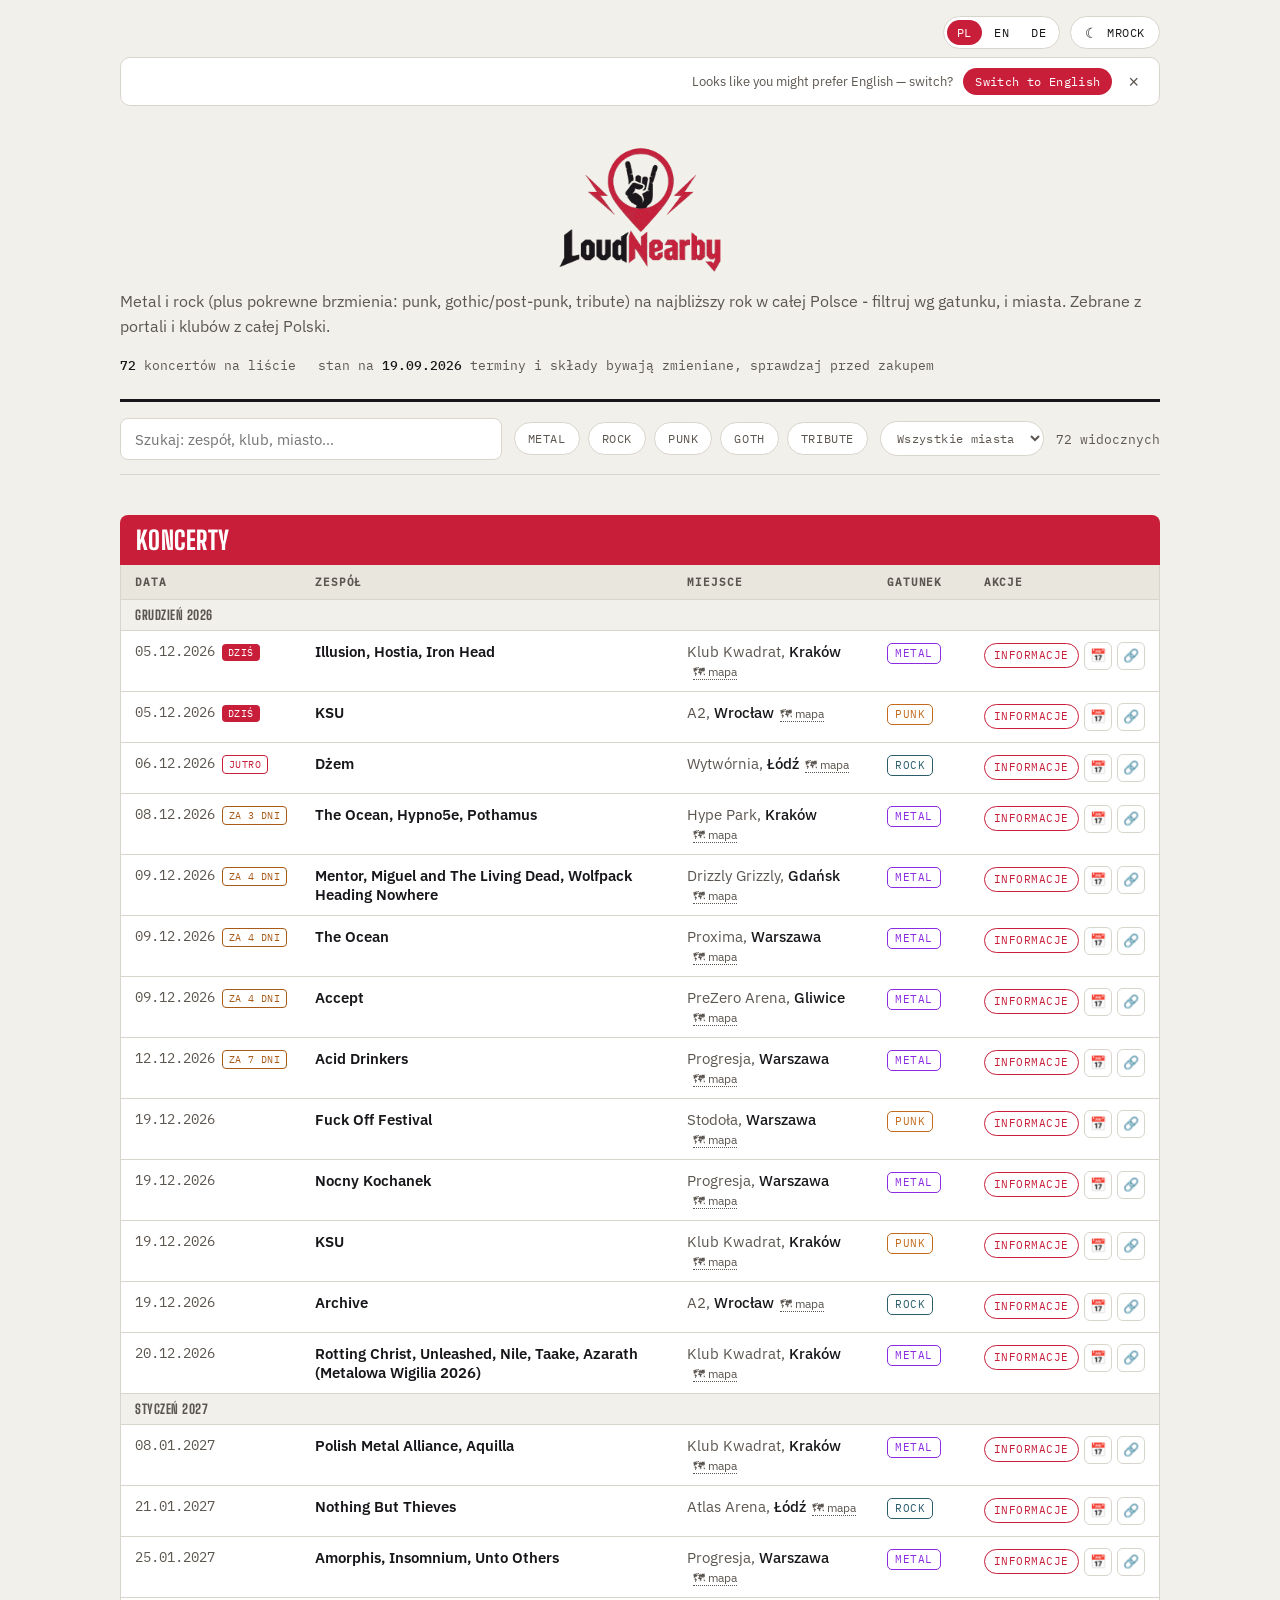
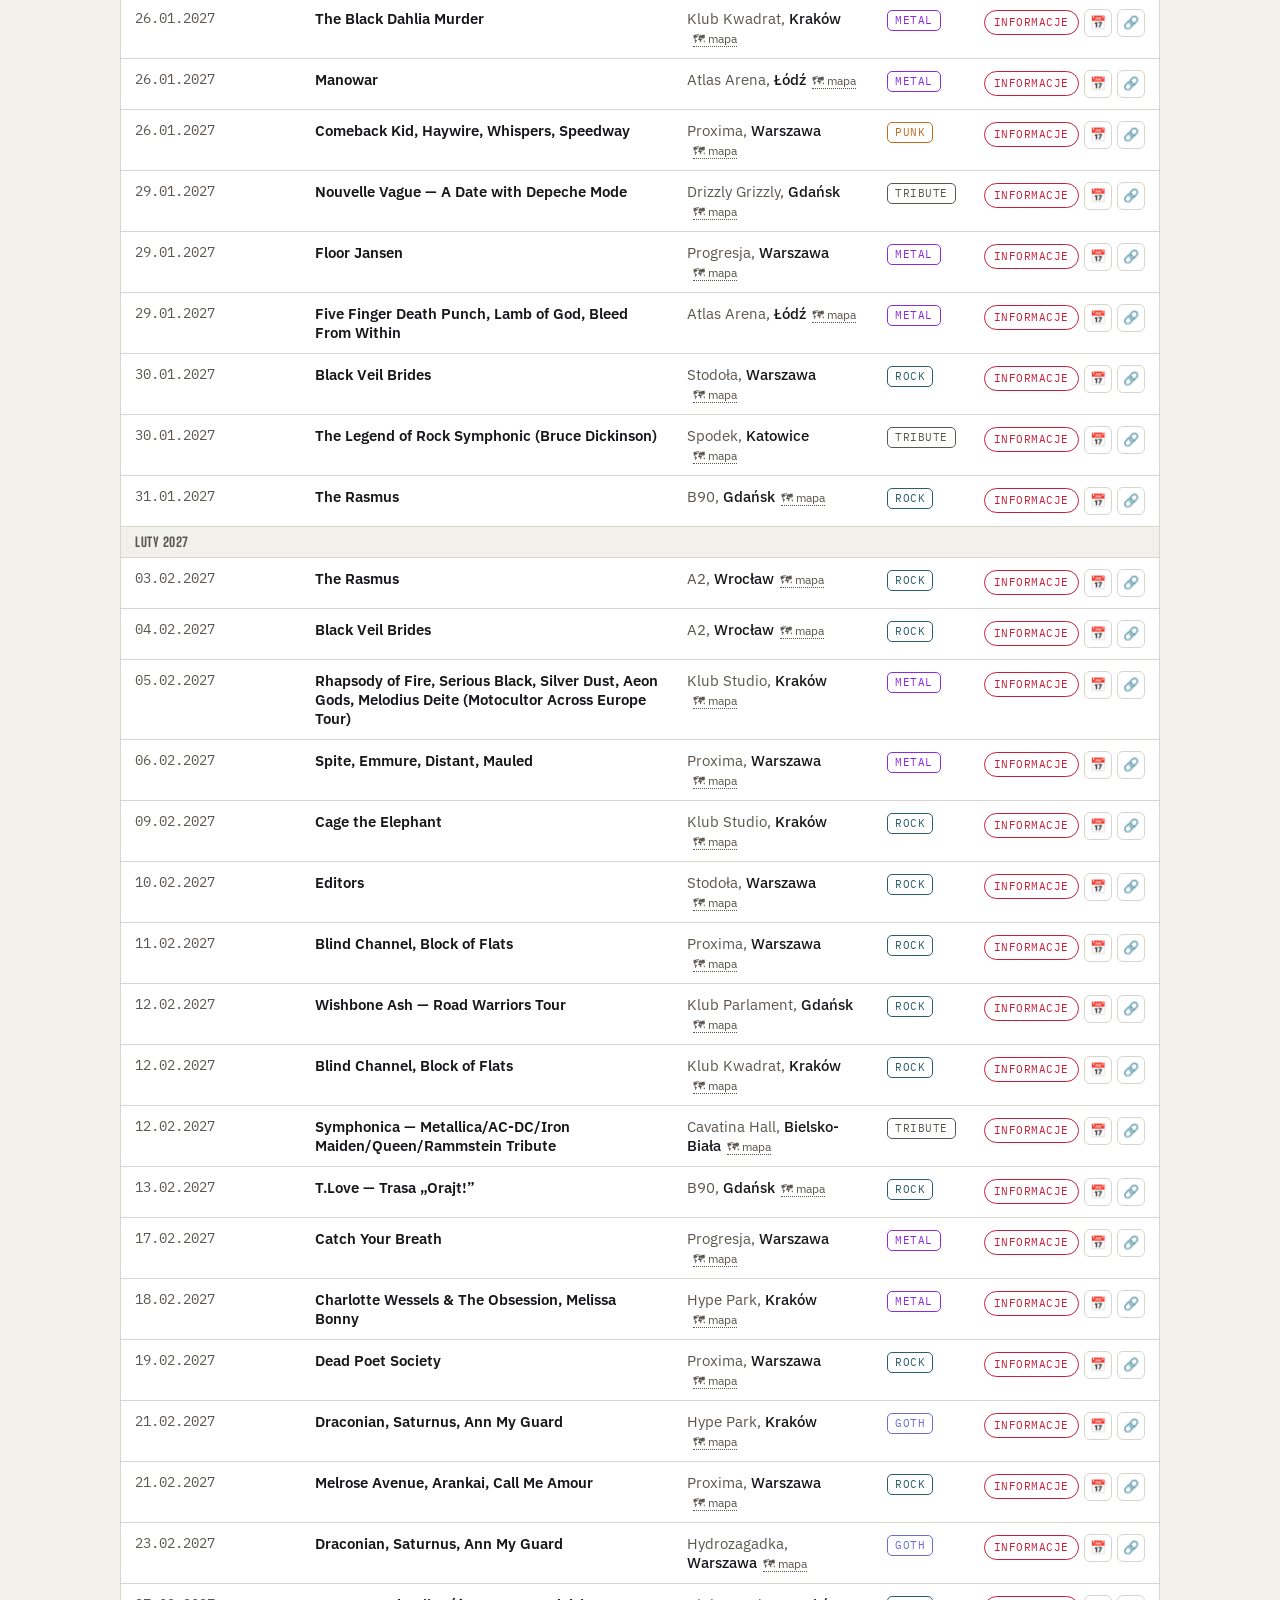
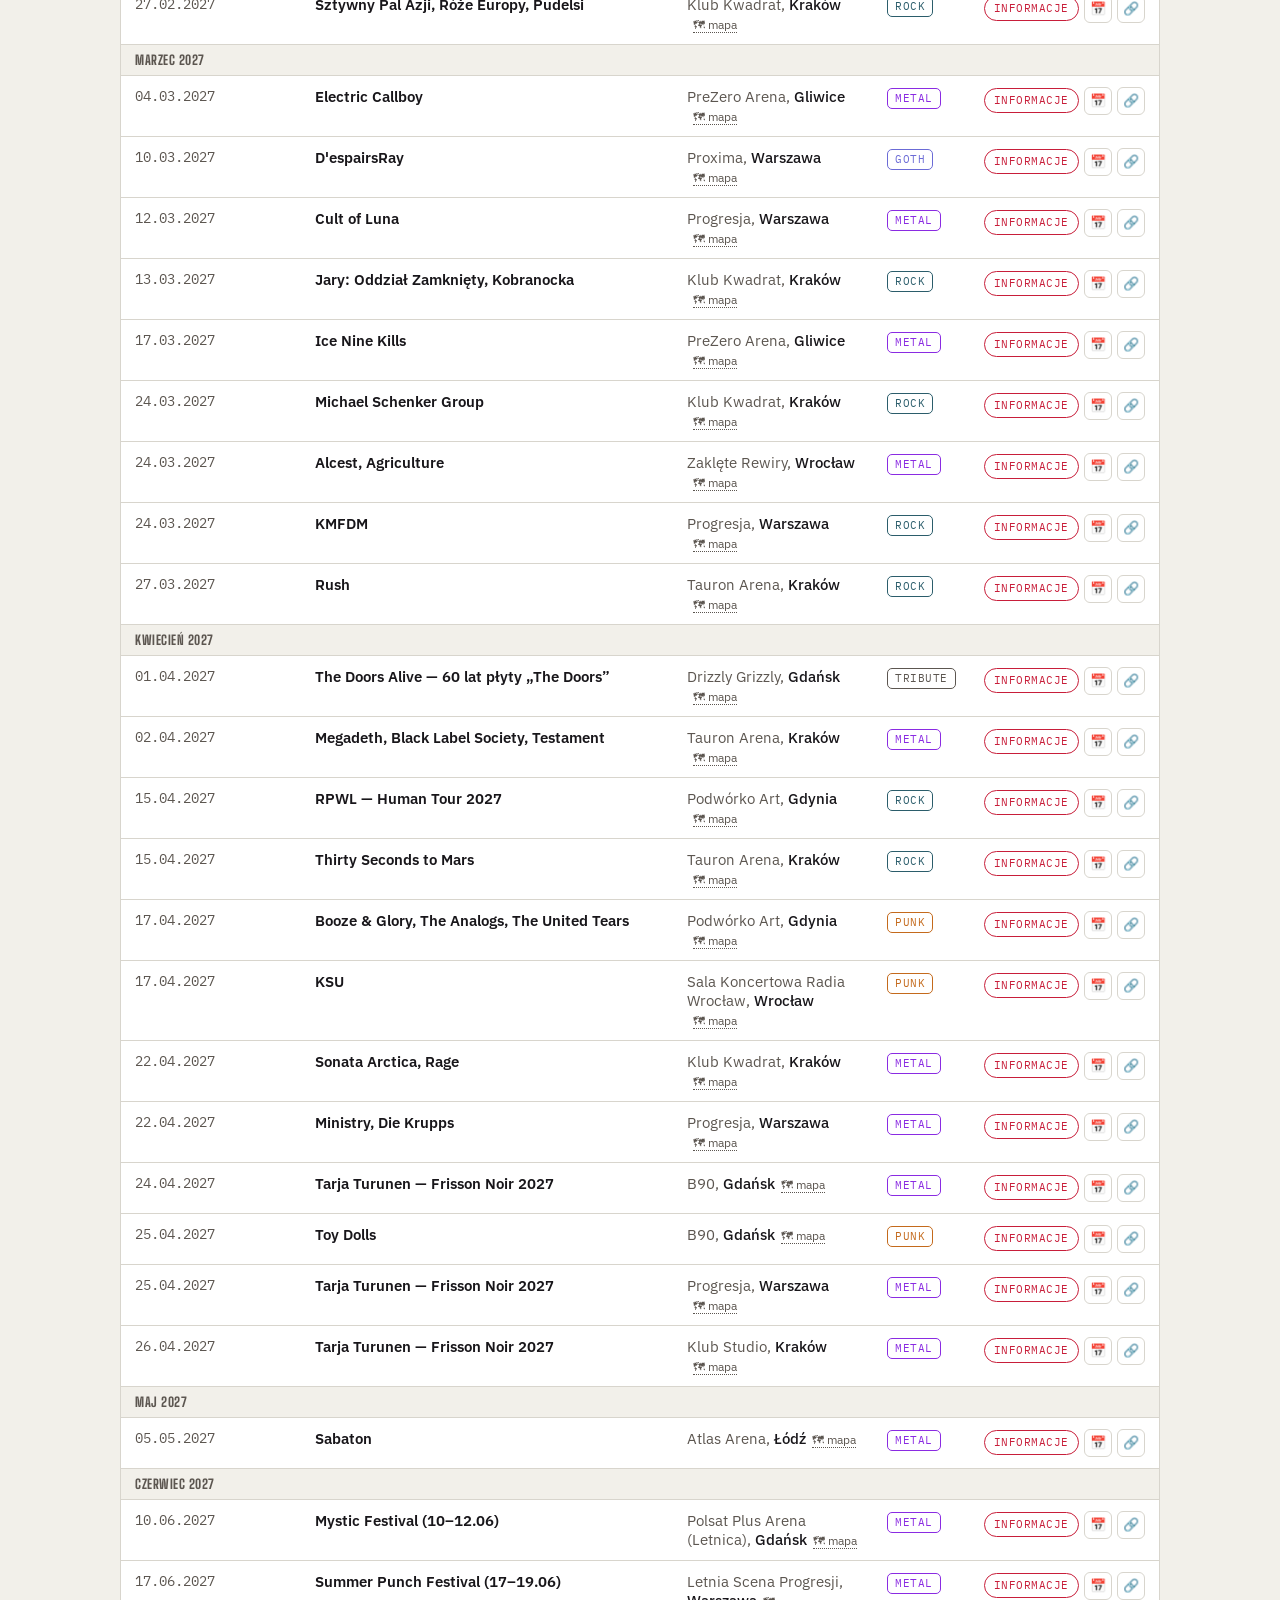
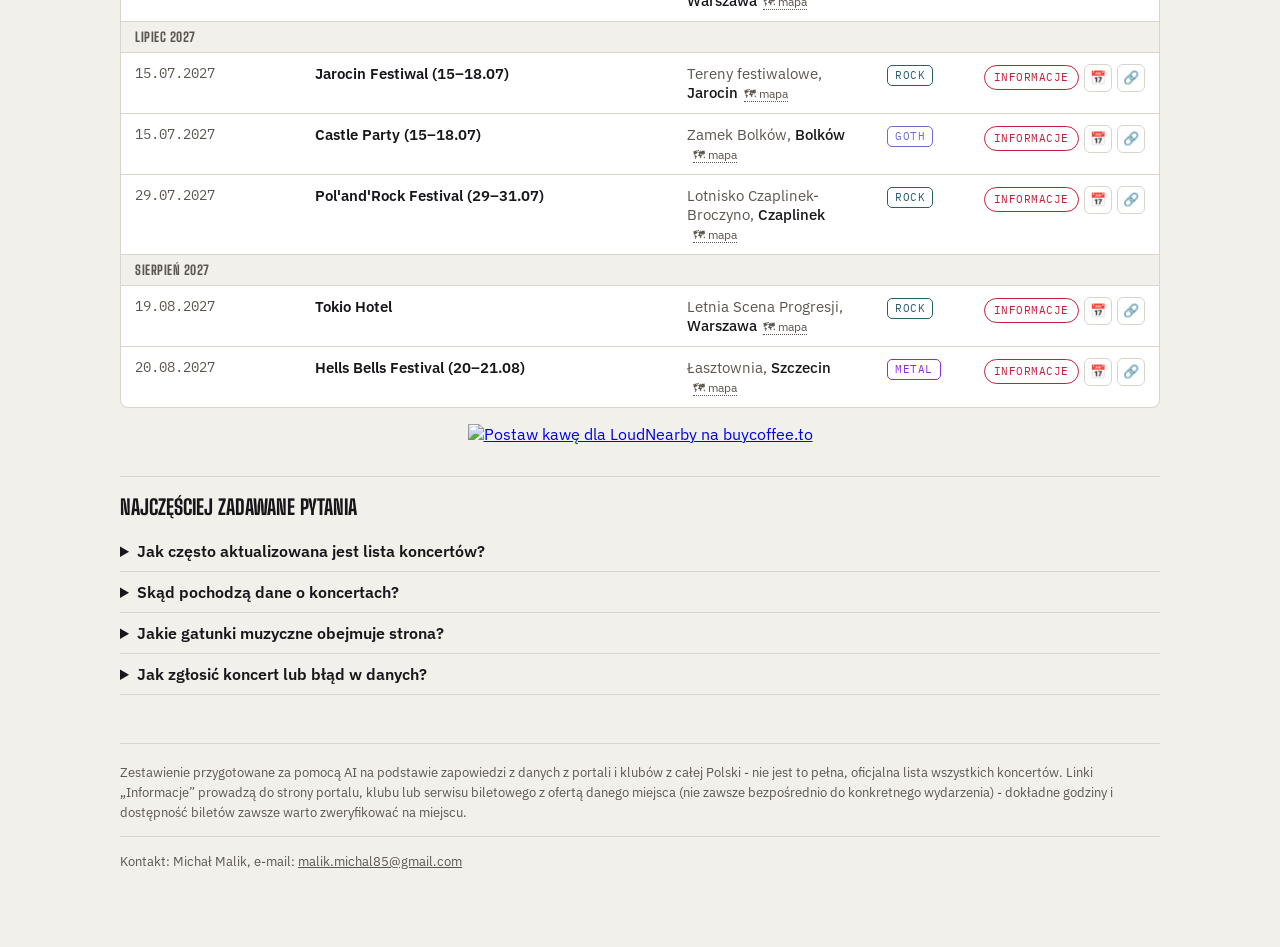
==== commit 836147d0: "Dodaj wersję niemiecką (PL/EN/DE), z bezpiecznym dla SEO auto-wykrywaniem - Nowy język DE: pełne tłu" ====
--- a/index.html
+++ b/index.html
@@ -8,7 +8,8 @@
 <meta name="msvalidate.01" content="99E83DF6B07D90A1EBB9EB3888EC7D93" />
 <link rel="canonical" href="https://loudnearby.pl/">
 <link rel="manifest" href="manifest.json">
-<link rel="icon" href="icon-192.png" type="image/png">
+<link rel="icon" href="favicon.ico" sizes="48x48">
+<link rel="icon" href="icon-192.png" type="image/png" sizes="192x192">
 <link rel="apple-touch-icon" href="icon-512.png">
 <meta name="apple-mobile-web-app-capable" content="yes">
 <meta name="apple-mobile-web-app-status-bar-style" content="black-translucent">
@@ -24,6 +25,7 @@
 <meta property="og:url" content="https://loudnearby.pl/">
 <meta property="og:locale" content="pl_PL">
 <meta property="og:locale:alternate" content="en_US">
+<meta property="og:locale:alternate" content="de_DE">
 <meta property="og:image" content="https://loudnearby.pl/og-image.jpg">
 <meta property="og:image:width" content="1200">
 <meta property="og:image:height" content="630">
@@ -444,6 +446,43 @@
     thead th, tbody td { padding: 9px 10px; }
   }
 
+  /* ---------- Language suggestion banner ---------- */
+  .lang-banner {
+    display: flex;
+    align-items: center;
+    justify-content: flex-end;
+    flex-wrap: wrap;
+    gap: 10px;
+    margin-top: 8px;
+    padding: 10px 14px;
+    background: var(--surface);
+    border: 1.5px solid var(--border);
+    border-radius: 10px;
+    font-size: 13px;
+    color: var(--text-dim);
+  }
+  .lang-banner-switch {
+    border: none;
+    background: var(--accent);
+    color: var(--accent-ink);
+    font-family: "IBM Plex Mono", monospace;
+    font-size: 12px;
+    letter-spacing: 0.03em;
+    padding: 6px 12px;
+    border-radius: 999px;
+    cursor: pointer;
+  }
+  .lang-banner-dismiss {
+    border: none;
+    background: transparent;
+    color: var(--text-dim);
+    font-size: 18px;
+    line-height: 1;
+    padding: 4px 6px;
+    cursor: pointer;
+  }
+  .lang-banner-dismiss:hover { color: var(--text); }
+
   /* ---------- Theme toggle ---------- */
   .theme-bar {
     display: flex;
@@ -451,7 +490,7 @@
     gap: 10px;
     padding-top: 16px;
   }
-  #theme-toggle, #lang-toggle {
+  #theme-toggle {
     display: inline-flex;
     align-items: center;
     gap: 8px;
@@ -466,8 +505,32 @@
     border-radius: 999px;
     cursor: pointer;
   }
-  #theme-toggle:focus-visible, #lang-toggle:focus-visible { outline: 2px solid var(--accent); outline-offset: 2px; }
+  #theme-toggle:focus-visible { outline: 2px solid var(--accent); outline-offset: 2px; }
   #theme-toggle .icon { font-size: 14px; line-height: 1; }
+
+  #lang-toggle {
+    display: inline-flex;
+    align-items: center;
+    gap: 2px;
+    background: var(--surface);
+    border: 1.5px solid var(--border);
+    border-radius: 999px;
+    padding: 3px;
+  }
+  #lang-toggle button {
+    border: none;
+    background: transparent;
+    color: var(--text);
+    font-family: "IBM Plex Mono", monospace;
+    font-size: 12px;
+    letter-spacing: 0.05em;
+    text-transform: uppercase;
+    padding: 5px 10px;
+    border-radius: 999px;
+    cursor: pointer;
+  }
+  #lang-toggle button[aria-pressed="true"] { background: var(--accent); color: var(--accent-ink); }
+  #lang-toggle button:focus-visible { outline: 2px solid var(--accent); outline-offset: 2px; }
 
   #install-btn {
     display: none;
@@ -659,7 +722,11 @@
       <span class="icon" aria-hidden="true">&#8595;</span>
       <span id="install-label">Zainstaluj aplikację</span>
     </button>
-    <button id="lang-toggle" type="button">EN</button>
+    <div id="lang-toggle" role="group" aria-label="Język / Language / Sprache">
+      <button type="button" data-lang="pl" aria-pressed="true">PL</button>
+      <button type="button" data-lang="en" aria-pressed="false">EN</button>
+      <button type="button" data-lang="de" aria-pressed="false">DE</button>
+    </div>
     <button id="theme-toggle" type="button" aria-pressed="false">
       <span class="icon" aria-hidden="true">&#9728;</span>
       <span id="theme-label">Świt</span>
@@ -667,8 +734,8 @@
   </div>
   <header class="masthead">
     <h1 class="sr-only">Loud Nearby &mdash; <span id="ui-h1-tag">koncerty metal &amp; rock</span></h1>
-    <img class="logo-mark logo-light" width="432" height="333" src="[data-uri]" alt="Loud Nearby">
-    <img class="logo-mark logo-dark" width="432" height="333" src="[data-uri]" alt="Loud Nearby">
+    <img class="logo-mark logo-light" width="432" height="333" src="logo-light.png" alt="Loud Nearby">
+    <img class="logo-mark logo-dark" width="432" height="333" src="logo-dark.png" alt="Loud Nearby">
     <p class="dek" id="ui-dek">Metal i rock (plus pokrewne brzmienia: punk, gothic/post-punk, tribute) na najbliższy rok w całej Polsce - filtruj wg gatunku,  i miasta. Zebrane z portali i klubów z całej Polski.</p>
     <div class="meta-row">
       <span><strong id="count-all">–</strong> <span id="ui-count-label">koncertów na liście</span></span>
@@ -696,27 +763,27 @@
       </table>
     </div>
     <p style="text-align:center; margin-top:16px;">
-      <a href="https://buycoffee.to/loudnearby" target="_blank"><img src="https://buycoffee.to/static/img/share/share-button-primary--pl.png" style="width: 243px; height: 63px" alt="Postaw kawę dla LoudNearby na buycoffee.to"></a>
+      <a href="https://buycoffee.to/loudnearby" target="_blank" rel="noopener"><img src="https://buycoffee.to/static/img/share/share-button-primary--pl.png" style="width: 243px; height: 63px" alt="Postaw kawę dla LoudNearby na buycoffee.to"></a>
     </p>
   </section>
 
   <section class="faq" aria-labelledby="ui-faq-title">
     <h2 id="ui-faq-title">Najczęściej zadawane pytania</h2>
     <details>
-      <summary>Jak często aktualizowana jest lista koncertów?</summary>
-      <p>Lista jest aktualizowana raz w tygodniu. Aktualny stan danych zawsze widać w nagłówku strony, przy napisie „stan na”.</p>
+      <summary id="faq-q1">Jak często aktualizowana jest lista koncertów?</summary>
+      <p id="faq-a1">Lista jest aktualizowana raz w tygodniu. Aktualny stan danych zawsze widać w nagłówku strony, przy napisie „stan na”.</p>
     </details>
     <details>
-      <summary>Skąd pochodzą dane o koncertach?</summary>
-      <p>Zestawienie przygotowywane jest z pomocą AI na podstawie zapowiedzi z portali muzycznych i klubów z całej Polski. To nie jest pełna, oficjalna lista wszystkich koncertów w kraju — dokładne godziny i dostępność biletów zawsze warto zweryfikować bezpośrednio na miejscu.</p>
+      <summary id="faq-q2">Skąd pochodzą dane o koncertach?</summary>
+      <p id="faq-a2">Zestawienie przygotowywane jest z pomocą AI na podstawie zapowiedzi z portali muzycznych i klubów z całej Polski. To nie jest pełna, oficjalna lista wszystkich koncertów w kraju — dokładne godziny i dostępność biletów zawsze warto zweryfikować bezpośrednio na miejscu.</p>
     </details>
     <details>
-      <summary>Jakie gatunki muzyczne obejmuje strona?</summary>
-      <p>Loud Nearby skupia się na koncertach metalowych, rockowych, punkowych, gothic/post-punkowych oraz wieczorach tribute — listę można filtrować wg tych pięciu gatunków.</p>
+      <summary id="faq-q3">Jakie gatunki muzyczne obejmuje strona?</summary>
+      <p id="faq-a3">Loud Nearby skupia się na koncertach metalowych, rockowych, punkowych, gothic/post-punkowych oraz wieczorach tribute — listę można filtrować wg tych pięciu gatunków.</p>
     </details>
     <details>
-      <summary>Jak zgłosić koncert lub błąd w danych?</summary>
-      <p>Napisz na <a href="mailto:malik.michal85@gmail.com">malik.michal85@gmail.com</a> — chętnie poprawię błędne dane, dodam koncert, którego brakuje.</p>
+      <summary id="faq-q4">Jak zgłosić koncert lub błąd w danych?</summary>
+      <p id="faq-a4">Napisz na <a href="mailto:malik.michal85@gmail.com">malik.michal85@gmail.com</a> — chętnie poprawię błędne dane, dodam koncert, którego brakuje.</p>
     </details>
   </section>
 
@@ -929,7 +996,14 @@
       shareCopied: "Skopiowano ✓",
       shareWa: "Wyślij przez WhatsApp",
       shareImgAlt: "Grafika koncertu do zapisania",
-      shareHint: "Przytrzymaj (telefon) lub kliknij prawym przyciskiem (komputer) na obrazku powyżej, aby go zapisać i wysłać."
+      shareHint: "Przytrzymaj (telefon) lub kliknij prawym przyciskiem (komputer) na obrazku powyżej, aby go zapisać i wysłać.",
+      faqTitle: "Najczęściej zadawane pytania",
+      faq: [
+        { q: "Jak często aktualizowana jest lista koncertów?", a: "Lista jest aktualizowana raz w tygodniu. Aktualny stan danych zawsze widać w nagłówku strony, przy napisie „stan na”." },
+        { q: "Skąd pochodzą dane o koncertach?", a: "Zestawienie przygotowywane jest z pomocą AI na podstawie zapowiedzi z portali muzycznych i klubów z całej Polski. To nie jest pełna, oficjalna lista wszystkich koncertów w kraju — dokładne godziny i dostępność biletów zawsze warto zweryfikować bezpośrednio na miejscu." },
+        { q: "Jakie gatunki muzyczne obejmuje strona?", a: "Loud Nearby skupia się na koncertach metalowych, rockowych, punkowych, gothic/post-punkowych oraz wieczorach tribute — listę można filtrować wg tych pięciu gatunków." },
+        { q: "Jak zgłosić koncert lub błąd w danych?", a: 'Napisz na <a href="mailto:malik.michal85@gmail.com">malik.michal85@gmail.com</a> — chętnie poprawię błędne dane, dodam koncert, którego brakuje.' }
+      ]
     },
     en: {
       months: ["January","February","March","April","May","June","July","August","September","October","November","December"],
@@ -972,7 +1046,64 @@
       shareCopied: "Copied ✓",
       shareWa: "Send via WhatsApp",
       shareImgAlt: "Concert graphic to save",
-      shareHint: "Press and hold (phone) or right-click (computer) on the image above to save and send it."
+      shareHint: "Press and hold (phone) or right-click (computer) on the image above to save and send it.",
+      faqTitle: "Frequently asked questions",
+      faq: [
+        { q: "How often is the concert list updated?", a: "The list is updated once a week. The current data status is always shown in the page header, next to “as of”." },
+        { q: "Where does the concert data come from?", a: "The list is compiled with AI assistance from announcements on music portals and venues across Poland. It's not a complete, official list of every concert in the country — exact times and ticket availability are always worth double-checking directly with the venue." },
+        { q: "Which music genres does the site cover?", a: "Loud Nearby focuses on metal, rock, punk, gothic/post-punk concerts and tribute nights — you can filter the list by these five genres." },
+        { q: "How do I report a concert or a data error?", a: 'Email <a href="mailto:malik.michal85@gmail.com">malik.michal85@gmail.com</a> — happy to fix incorrect data or add a missing concert.' }
+      ]
+    },
+    de: {
+      months: ["Januar","Februar","März","April","Mai","Juni","Juli","August","September","Oktober","November","Dezember"],
+      h1Tag: "Metal- & Rock-Konzerte",
+      pageTitle: "Loud Nearby — Metal-, Rock- und Heavy-Konzerte in Polen",
+      pageDescription: "Ein Kalender für Metal-, Rock-, Punk- und Gothic-Konzerte in ganz Polen — Dreistadt, Warschau, Krakau und mehr. Kommende Konzerte, filterbar nach Genre und Stadt.",
+      dek: "Metal und Rock (plus verwandte Klänge: Punk, Gothic/Post-Punk, Tribute) für das kommende Jahr in ganz Polen — filtere nach Genre und Stadt. Gesammelt von Portalen und Clubs aus ganz Polen.",
+      countLabel: "Konzerte gelistet",
+      asofPrefix: "Stand:",
+      asofNote: "Termine und Besetzungen können sich ändern, bitte vor dem Kauf prüfen",
+      searchPlaceholder: "Suche: Band, Club, Stadt…",
+      liveCount: function (n) { return n + " angezeigt"; },
+      regionTitle: "Konzerte",
+      cityAll: "Alle Städte",
+      triChip: "Dreistadt",
+      cityFilterAria: "Nach Stadt filtern",
+      thDate: "Datum", thBand: "Band", thVenue: "Ort", thGenre: "Genre", thActions: "Aktionen",
+      mapLink: "🗺 Karte",
+      mapTitle: "Auf der Karte anzeigen",
+      ticketLink: "Infos",
+      calBtnTitle: "Zum Kalender hinzufügen",
+      shareBtnTitle: "Mit Freunden teilen",
+      soonToday: "Heute", soonTomorrow: "Morgen",
+      soonWeek: function (n) { return "In " + n + " Tagen"; },
+      cancelledLabel: "ABGESAGT",
+      installLabel: "App installieren",
+      footerText: "Mit KI zusammengestellt aus Daten von Portalen und Clubs in ganz Polen — keine vollständige, offizielle Liste aller Konzerte. „Infos”-Links führen zur Seite des Portals, Clubs oder Ticketanbieters (nicht immer direkt zur Veranstaltung) — genaue Uhrzeiten und Ticketverfügbarkeit bitte vor Ort prüfen.",
+      contactLabel: "Kontakt:",
+      themeLight: "Morgen", themeDark: "Dämmerung",
+      modalCloseAria: "Schließen",
+      calEyebrow: "Zum Kalender hinzufügen",
+      calGoogle: "In Google Kalender öffnen",
+      calGoogleSmall: "ein Klick, direkt im Browser",
+      calHint: function (ev) { return fmtDate(ev.date) + " · " + ev.venue + ". Ganztägiges Ereignis — die genaue Uhrzeit im Ticket-Link prüfen."; },
+      genreLabel: "Genre",
+      googleDetailsTickets: "Tickets",
+      shareEyebrow: "Teilen",
+      shareTextLabel: "Text zum Versenden",
+      shareCopy: "Text kopieren",
+      shareCopied: "Kopiert ✓",
+      shareWa: "Über WhatsApp senden",
+      shareImgAlt: "Konzertgrafik zum Speichern",
+      shareHint: "Zum Speichern und Versenden das Bild oben gedrückt halten (Handy) oder mit der rechten Maustaste anklicken (Computer).",
+      faqTitle: "Häufig gestellte Fragen",
+      faq: [
+        { q: "Wie oft wird die Konzertliste aktualisiert?", a: "Die Liste wird einmal pro Woche aktualisiert. Der aktuelle Datenstand ist immer im Seitenkopf neben „Stand:” zu sehen." },
+        { q: "Woher stammen die Konzertdaten?", a: "Die Liste wird mit KI-Unterstützung aus Ankündigungen von Musikportalen und Clubs in ganz Polen zusammengestellt. Es handelt sich nicht um eine vollständige, offizielle Liste aller Konzerte im Land — genaue Uhrzeiten und Ticketverfügbarkeit sollten immer direkt vor Ort geprüft werden." },
+        { q: "Welche Musikgenres deckt die Seite ab?", a: "Loud Nearby konzentriert sich auf Metal-, Rock-, Punk- und Gothic-/Post-Punk-Konzerte sowie Tribute-Abende — die Liste lässt sich nach diesen fünf Genres filtern." },
+        { q: "Wie melde ich ein Konzert oder einen Datenfehler?", a: 'Schreib an <a href="mailto:malik.michal85@gmail.com">malik.michal85@gmail.com</a> — ich korrigiere gerne fehlerhafte Daten oder ergänze ein fehlendes Konzert.' }
+      ]
     }
   };
   function t(key) { return I18N[LANG][key]; }
@@ -1454,15 +1585,21 @@
     });
   })();
 
-  /* ---------- Language toggle (PL/EN) ---------- */
+  /* ---------- Language toggle (PL/EN/DE) ---------- */
+  var applyLanguage;
   (function () {
-    var langBtn = document.getElementById("lang-toggle");
-
-    function applyLanguage(lang) {
+    var SUPPORTED_LANGS = ["pl", "en", "de"];
+    var OG_LOCALES = { pl: "pl_PL", en: "en_US", de: "de_DE" };
+    var langButtons = document.querySelectorAll("#lang-toggle button");
+
+    applyLanguage = function (lang) {
       LANG = lang;
       document.documentElement.setAttribute("lang", lang);
       document.title = t("pageTitle");
       document.querySelector('meta[name="description"]').setAttribute("content", t("pageDescription"));
+      document.querySelector('meta[property="og:locale"]').setAttribute("content", OG_LOCALES[lang]);
+      var altLocales = SUPPORTED_LANGS.filter(function (l) { return l !== lang; }).map(function (l) { return OG_LOCALES[l]; });
+      document.querySelectorAll('meta[property="og:locale:alternate"]').forEach(function (el, i) { el.setAttribute("content", altLocales[i]); });
       document.getElementById("ui-h1-tag").textContent = t("h1Tag");
       document.getElementById("ui-dek").textContent = t("dek");
       document.getElementById("ui-count-label").textContent = t("countLabel");
@@ -1482,25 +1619,67 @@
       document.getElementById("ui-contact-label").textContent = t("contactLabel");
       searchEl.placeholder = t("searchPlaceholder");
       document.getElementById("modal-close").setAttribute("aria-label", t("modalCloseAria"));
+      document.getElementById("ui-faq-title").textContent = t("faqTitle");
+      t("faq").forEach(function (item, i) {
+        document.getElementById("faq-q" + (i + 1)).textContent = item.q;
+        document.getElementById("faq-a" + (i + 1)).innerHTML = item.a;
+      });
       closeModal();
 
       renderAll();
       applyFilter();
       if (window.__themeRerender) window.__themeRerender();
 
-      langBtn.textContent = lang === "pl" ? "EN" : "PL";
+      langButtons.forEach(function (btn) { btn.setAttribute("aria-pressed", btn.dataset.lang === lang ? "true" : "false"); });
       try { localStorage.setItem("loud-nearby-lang", lang); } catch (e) {}
-    }
-
-    langBtn.addEventListener("click", function () {
-      applyLanguage(LANG === "pl" ? "en" : "pl");
+    };
+
+    langButtons.forEach(function (btn) {
+      btn.addEventListener("click", function () { applyLanguage(btn.dataset.lang); });
     });
 
     var storedLang = null;
     try { storedLang = localStorage.getItem("loud-nearby-lang"); } catch (e) {}
-    if (storedLang === "en" || storedLang === "pl") {
+    if (SUPPORTED_LANGS.indexOf(storedLang) > -1) {
       if (storedLang !== LANG) applyLanguage(storedLang);
     }
+  })();
+
+  /* ---------- Language suggestion banner (locale-detected, PL stays the default) ---------- */
+  (function () {
+    var BANNER_TEXT = {
+      en: { msg: "Looks like you might prefer English — switch?", action: "Switch to English", dismiss: "No thanks" },
+      de: { msg: "Sieht so aus, als würdest du Deutsch bevorzugen — wechseln?", action: "Auf Deutsch wechseln", dismiss: "Nein danke" }
+    };
+
+    var storedLang = null, bannerSeen = null;
+    try {
+      storedLang = localStorage.getItem("loud-nearby-lang");
+      bannerSeen = localStorage.getItem("loud-nearby-lang-banner-seen");
+    } catch (e) {}
+    if (storedLang || bannerSeen) return; // explicit choice already made, or banner already shown once
+
+    var browserLang = (navigator.language || "").slice(0, 2).toLowerCase();
+    if (browserLang !== "en" && browserLang !== "de") return;
+    var copy = BANNER_TEXT[browserLang];
+
+    var bar = document.createElement("div");
+    bar.className = "lang-banner";
+    bar.innerHTML =
+      '<span>' + copy.msg + '</span>' +
+      '<button type="button" class="lang-banner-switch">' + copy.action + '</button>' +
+      '<button type="button" class="lang-banner-dismiss" aria-label="' + copy.dismiss + '">&times;</button>';
+    document.querySelector(".theme-bar").insertAdjacentElement("afterend", bar);
+
+    function dismiss() {
+      bar.remove();
+      try { localStorage.setItem("loud-nearby-lang-banner-seen", "1"); } catch (e) {}
+    }
+    bar.querySelector(".lang-banner-switch").addEventListener("click", function () {
+      applyLanguage(browserLang);
+      dismiss();
+    });
+    bar.querySelector(".lang-banner-dismiss").addEventListener("click", dismiss);
   })();
 </script>
 
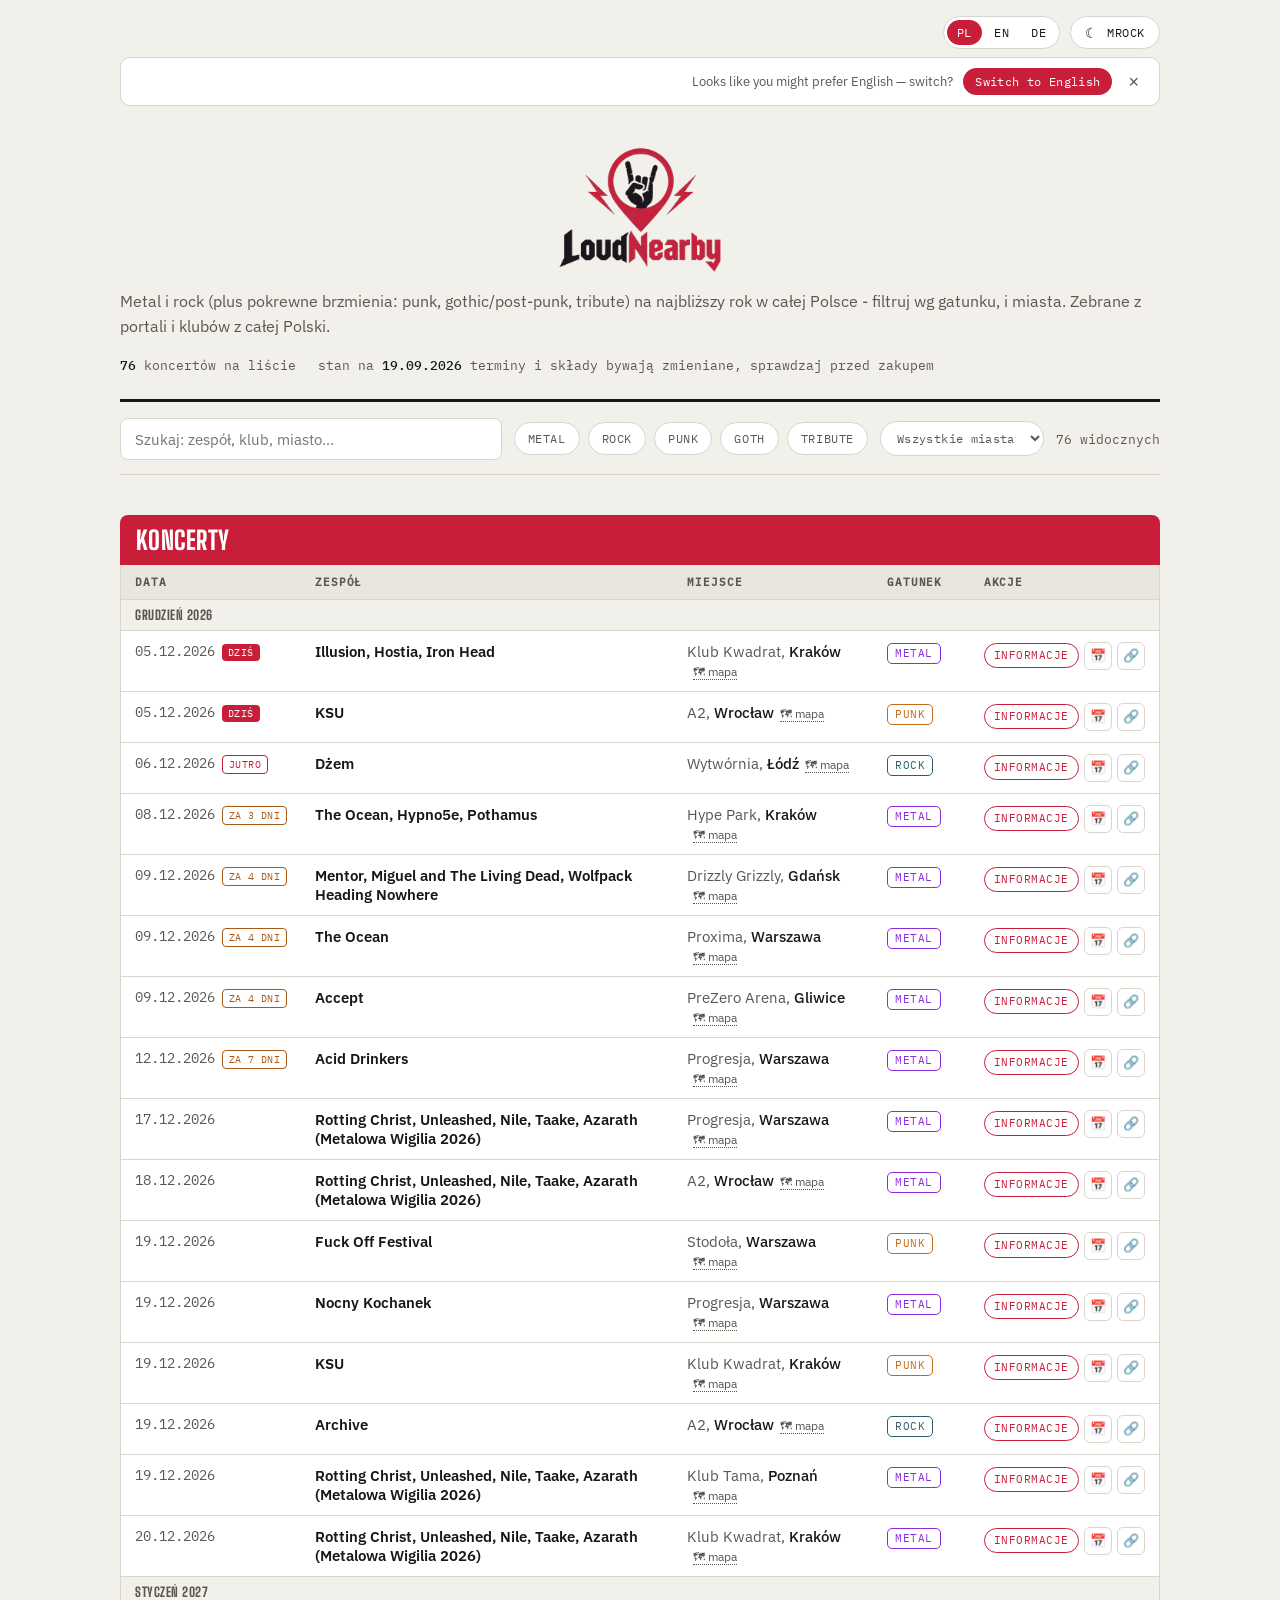
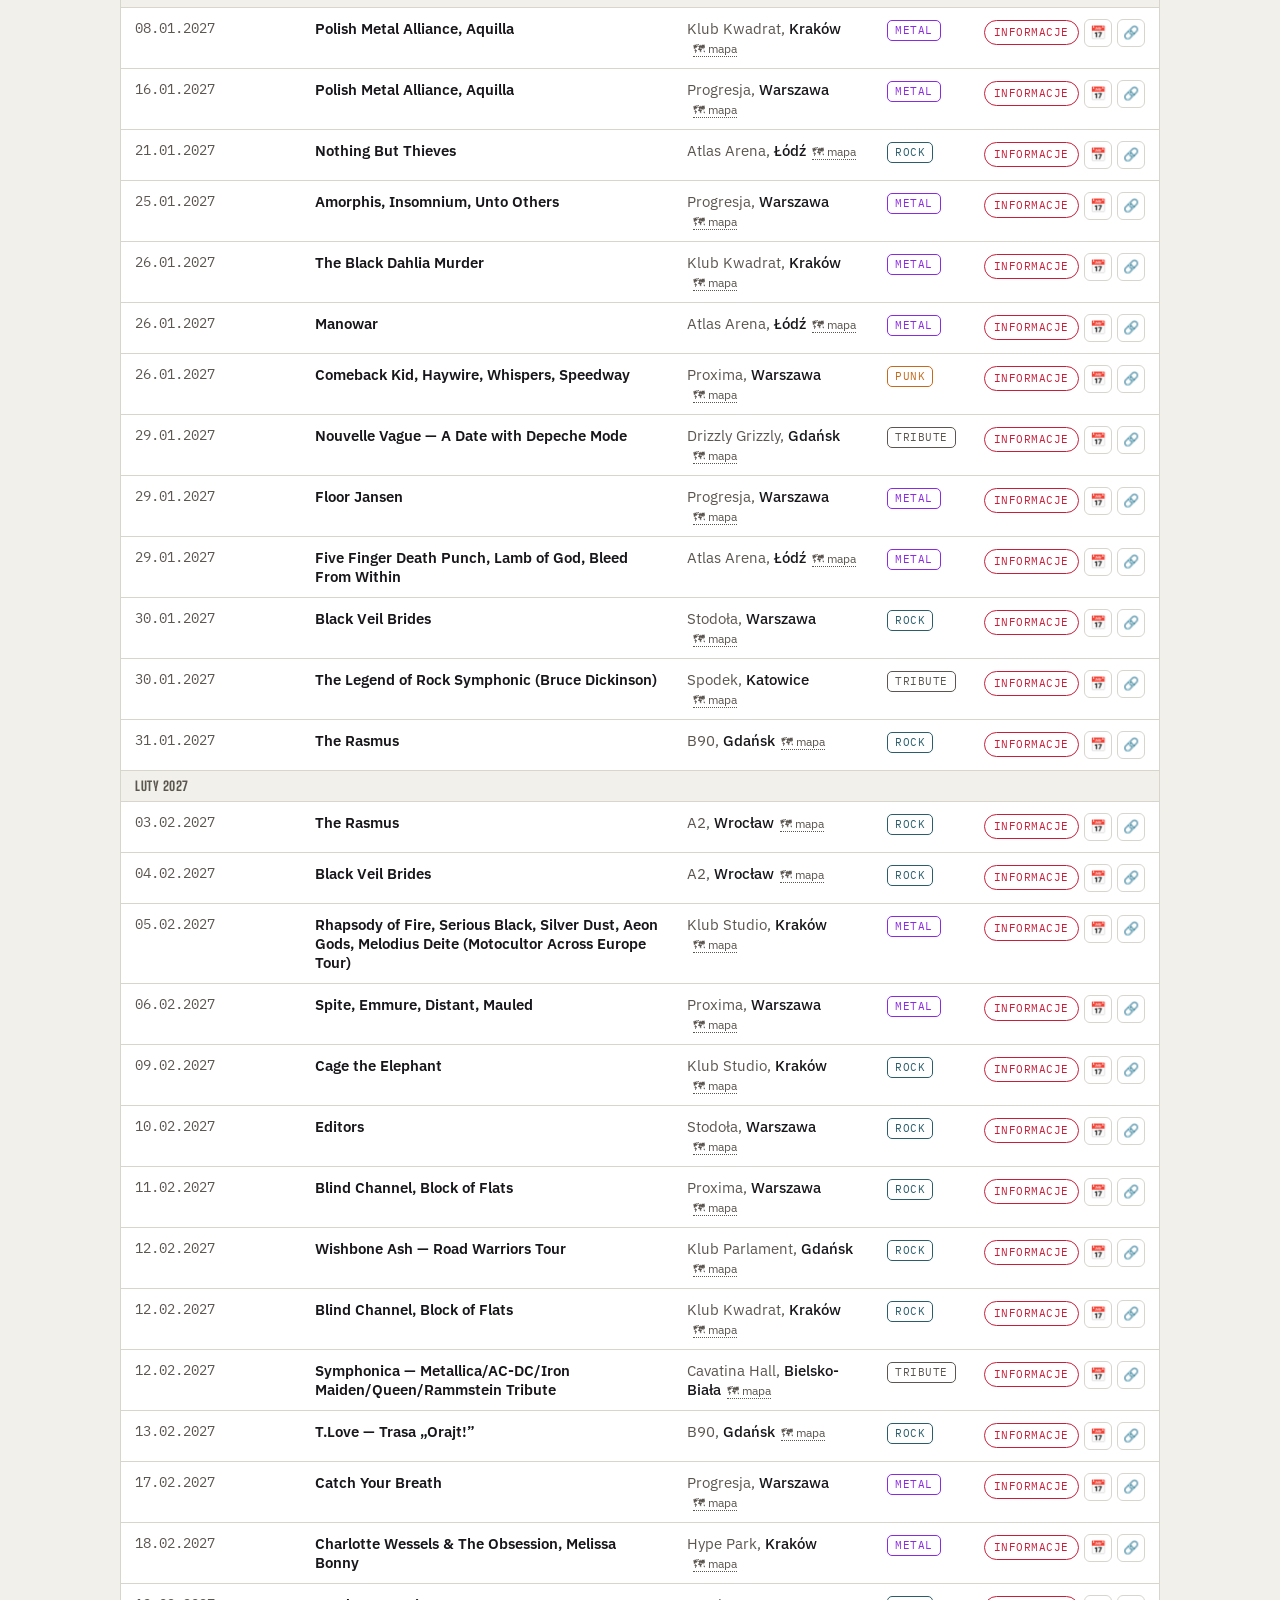
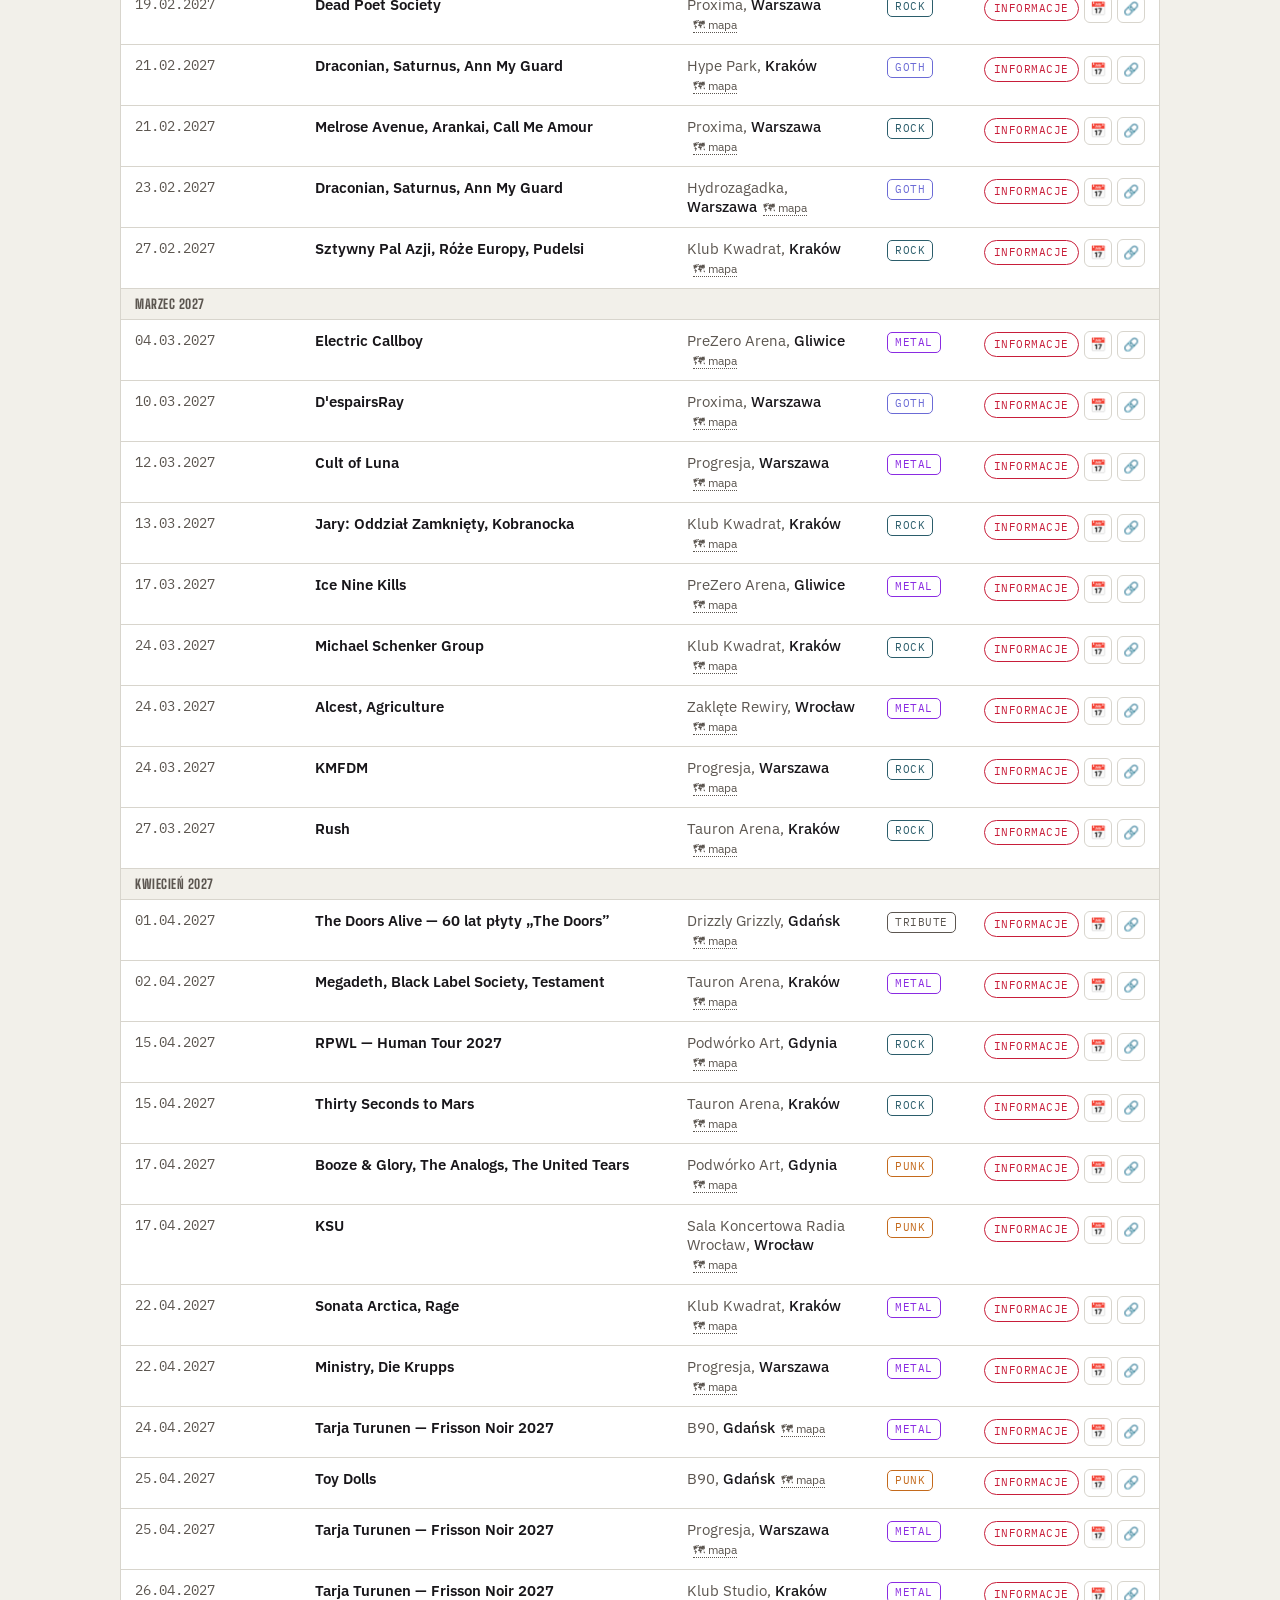
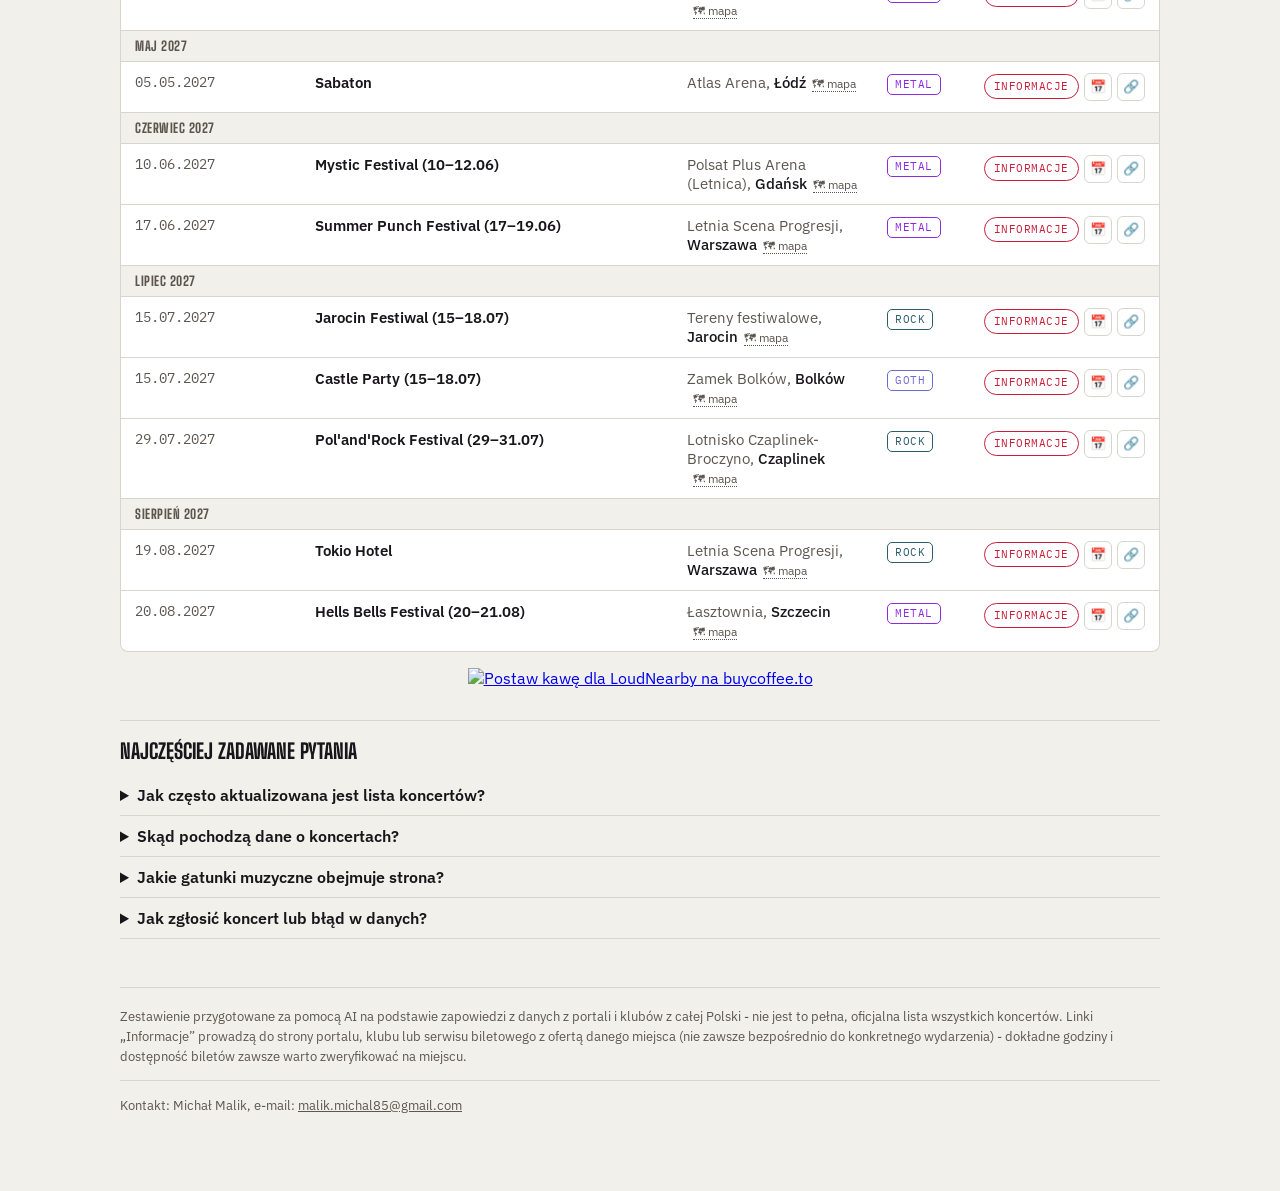
==== commit 1543b087: "Dopisz 7 nowych koncertów, 39 linków do wydarzeń, festiwale linkują do siebie Nowe koncerty: - Fuck " ====
--- a/index.html
+++ b/index.html
@@ -801,33 +801,33 @@
 </div>
 
 <script>
-  var G = { A: "Doki 4, Gdańsk", B: "Drizzly Grizzly, Gdańsk", C: "B90, Gdańsk", D: "Paszcza Lwa, Gdańsk", E: "Torpeda, Gdańsk", F: "Green Club, Gdańsk", H: "Podwórko Art, Gdynia", I: "Blues Club, Gdynia" };
-
   var TRI = [
     ["2026-09-21","The Rumjacks","Drizzly Grizzly, Gdańsk","PUNK"],
     ["2026-09-26","FALE — post-punk, darkwave, synth","Doki 4, Gdańsk","GOTH"],
     ["2026-09-26","KULTowa Noc — tribute to Kult","Czudner SPOT, Gdańsk","TRIBUTE"],
     ["2026-09-27","Armia","Podwórko Art, Gdynia","GOTH"],
     ["2026-10-02","Closterkeller, Dance Like Dynamite","Podwórko Art, Gdynia","GOTH"],
-    ["2026-10-14","Belphegor, Krisiun, Asagraum","Drizzly Grizzly, Gdańsk","METAL"],
-    ["2026-10-16","Nocny Kochanek — Hewimetalowe Jaja","B90, Gdańsk","METAL"],
+    ["2026-10-14","Belphegor, Krisiun, Asagraum","Drizzly Grizzly, Gdańsk","METAL","https://www.drizzlygrizzly.pl/en/music_event/belphegor-krisiun-asagraum-2/"],
+    ["2026-10-16","Nocny Kochanek — Hewimetalowe Jaja","B90, Gdańsk","METAL","https://www.b90.pl/music_event/nocny-kochanek/"],
+    ["2026-10-23","Abduction, Wstręt, Äera","Drizzly Grizzly, Gdańsk","METAL","https://www.drizzlygrizzly.pl/en/music_event/abduction-aera-wstret-2/"],
     ["2026-10-24","Salty Nacho, Titano, Sokomb","Torpeda, Gdańsk","PUNK"],
-    ["2026-11-05","Wij, Fertile Hump","Drizzly Grizzly, Gdańsk","METAL"],
+    ["2026-11-05","Wij, Fertile Hump","Drizzly Grizzly, Gdańsk","METAL","https://www.drizzlygrizzly.pl/en/music_event/wij-fertile-hump-2/"],
+    ["2026-11-07","Fuck Off Festival","B90, Gdańsk","PUNK","https://www.b90.pl/music_event/fuck-off-festival/"],
     ["2026-11-14","BazOOms, Mudslinger, Masakra","Torpeda, Gdańsk","METAL"],
     ["2026-11-17","Metallica symfonicznie","Sala Koncertowa Portu Gdynia, Gdynia","TRIBUTE"],
     ["2026-11-29","Acid Drinkers — Old Biceps Tour 2026","Polsat Plus Arena Gdynia, Gdynia","METAL"],
     ["2026-12-04","Nosowska","B90, Gdańsk","ROCK"],
-    ["2026-12-09","Mentor, Miguel and The Living Dead, Wolfpack Heading Nowhere","Drizzly Grizzly, Gdańsk","METAL"],
-    ["2027-01-29","Nouvelle Vague — A Date with Depeche Mode","Drizzly Grizzly, Gdańsk","TRIBUTE"],
-    ["2027-01-31","The Rasmus","B90, Gdańsk","ROCK"],
+    ["2026-12-09","Mentor, Miguel and The Living Dead, Wolfpack Heading Nowhere","Drizzly Grizzly, Gdańsk","METAL","https://www.drizzlygrizzly.pl/en/music_event/10404/"],
+    ["2027-01-29","Nouvelle Vague — A Date with Depeche Mode","Drizzly Grizzly, Gdańsk","TRIBUTE","https://www.drizzlygrizzly.pl/en/music_event/nouvelle-vague-3/"],
+    ["2027-01-31","The Rasmus","B90, Gdańsk","ROCK","https://www.livenation.pl/event/the-rasmus-weirdo-tour-gdansk-tickets-edp1682334"],
     ["2027-02-12","Wishbone Ash — Road Warriors Tour","Klub Parlament, Gdańsk","ROCK"],
-    ["2027-02-13","T.Love — Trasa „Orajt!”","B90, Gdańsk","ROCK"],
-    ["2027-04-01","The Doors Alive — 60 lat płyty „The Doors”","Drizzly Grizzly, Gdańsk","TRIBUTE"],
+    ["2027-02-13","T.Love — Trasa „Orajt!”","B90, Gdańsk","ROCK","https://www.b90.pl/music_event/27775/"],
+    ["2027-04-01","The Doors Alive — 60 lat płyty „The Doors”","Drizzly Grizzly, Gdańsk","TRIBUTE","https://www.drizzlygrizzly.pl/en/music_event/the-doors-alive-4/"],
     ["2027-04-15","RPWL — Human Tour 2027","Podwórko Art, Gdynia","ROCK"],
     ["2027-04-17","Booze & Glory, The Analogs, The United Tears","Podwórko Art, Gdynia","PUNK"],
-    ["2027-04-24","Tarja Turunen — Frisson Noir 2027","B90, Gdańsk","METAL"],
-    ["2027-04-25","Toy Dolls","B90, Gdańsk","PUNK"],
-    ["2027-06-10","Mystic Festival (10–12.06)","Polsat Plus Arena (Letnica), Gdańsk","METAL"]
+    ["2027-04-24","Tarja Turunen — Frisson Noir 2027","B90, Gdańsk","METAL","https://www.ebilet.pl/muzyka/hard-heavy/tarja"],
+    ["2027-04-25","Toy Dolls","B90, Gdańsk","PUNK","https://www.tickets.b90.pl/en/event/773/the-toy-dolls"],
+    ["2027-06-10","Mystic Festival (10–12.06)","Polsat Plus Arena (Letnica), Gdańsk","METAL","https://www.mysticfestival.pl/"],
   ];
 
   var REST = [
@@ -835,20 +835,21 @@
     ["2026-09-23","Jinjer, Spiritbox, Dying Wish","PreZero Arena, Gliwice","METAL"],
     ["2026-09-25","Smokie","Spodek, Katowice","ROCK"],
     ["2026-09-29","Naxatras","Zaścianek, Kraków","ROCK"],
-    ["2026-09-29","The Amity Affliction, Silent Planet, Varials, Orthodox","Progresja, Warszawa","METAL"],
+    ["2026-09-29","The Amity Affliction, Silent Planet, Varials, Orthodox","Progresja, Warszawa","METAL","https://progresja.com/wydarzenie/the-amity-affliction-silent-planet-varials-orthodox/"],
     ["2026-09-29","Einar Solberg, Royal Sorrow, Raphael Weinroth-Browne, Jovian Moons","Hype Park, Kraków","ROCK"],
-    ["2026-09-30","Marduk, Odium Humani Generis, Pralaya","Klub Kwadrat, Kraków","METAL"],
+    ["2026-09-30","Marduk, Odium Humani Generis, Pralaya","Klub Kwadrat, Kraków","METAL","https://klubkwadrat.pl/death-over-europe-detour-2026-marduk-goscie/"],
     ["2026-10-02","Havok, Blood Red Throne, Xonor, Eradikated","Hydrozagadka, Warszawa","METAL","https://knockoutmusicstore.pl/wydarzenia/havok"],
     ["2026-10-03","XIII. Století","Zaścianek, Kraków","GOTH"],
     ["2026-10-06","Coroner, Schizophrenia, Tar Pond","Hype Park, Kraków","METAL","https://knockoutmusicstore.pl/wydarzenia/coroner"],
     ["2026-10-07","Coroner, Schizophrenia, Tar Pond","Proxima, Warszawa","METAL","https://knockoutmusicstore.pl/wydarzenia/coroner-2"],
+    ["2026-10-11","Karna","Klub Kwadrat, Kraków","METAL","https://klubkwadrat.pl/karna/"],
     ["2026-10-12","I Prevail","Stodoła, Warszawa","METAL"],
     ["2026-10-14","Xandria, Seven Spires, Secret Rule","Zaścianek, Kraków","METAL"],
     ["2026-10-16","Oranssi Pazuzu, Múr","Proxima, Warszawa","METAL","https://knockoutmusicstore.pl/wydarzenia/oranssi-pazuzu"],
     ["2026-10-17","Oranssi Pazuzu, Múr","Hype Park, Kraków","METAL","https://knockoutmusicstore.pl/wydarzenia/oranssi-pazuzu-2"],
-    ["2026-10-17","Strachy na Lachy","Klub Kwadrat, Kraków","ROCK"],
+    ["2026-10-17","Strachy na Lachy","Klub Kwadrat, Kraków","ROCK","https://klubkwadrat.pl/strachy-na-lachy-2/"],
     ["2026-10-18","Oranssi Pazuzu, Múr","2Progi, Poznań","METAL","https://knockoutmusicstore.pl/wydarzenia/oranssi-pazuzu-3"],
-    ["2026-10-22","The Sisters of Mercy","A2, Wrocław","GOTH"],
+    ["2026-10-22","The Sisters of Mercy","A2, Wrocław","GOTH","https://cka2.pl/event/the-sisters-of-mercy-3/"],
     ["2026-10-23","Koniec Świata","Zaścianek, Kraków","PUNK"],
     ["2026-10-25","Lech Janerka, Dezerter, Hugh Cornwell (Soundedit '26)","Wytwórnia, Łódź","PUNK"],
     ["2026-10-25","Behemoth, Dimmu Borgir, Dark Funeral","Spodek, Katowice","METAL","https://knockoutmusicstore.pl/wydarzenia/behemoth-dimmu-borgir"],
@@ -860,10 +861,10 @@
     ["2026-11-03","Beast In Black, Sonata Arctica, Frozen Crown","PreZero Arena, Gliwice","METAL"],
     ["2026-11-06","Wij, Fertile Hump","Zajezdnia Trolejbusowa, Olsztyn","METAL"],
     ["2026-11-06","Kult","Stodoła, Warszawa","ROCK"],
-    ["2026-11-06","Hatebreed, Life of Agony","Progresja, Warszawa","METAL"],
+    ["2026-11-06","Hatebreed, Life of Agony","Progresja, Warszawa","METAL","https://progresja.com/en/event/hatebreed-life-of-agony/"],
     ["2026-11-07","Kult","Stodoła, Warszawa","ROCK"],
     ["2026-11-07","Dymna Lotva, Mörk Gryning, Vae Solis","Zaścianek, Kraków","METAL"],
-    ["2026-11-07","Monsters of Rock — Tribute Fest: Polish Priest, 4 Szmery, Orgasmatron, The Legacy","Klub Kwadrat, Kraków","TRIBUTE"],
+    ["2026-11-07","Monsters of Rock — Tribute Fest: Polish Priest, 4 Szmery, Orgasmatron, The Legacy","Klub Kwadrat, Kraków","TRIBUTE","https://klubkwadrat.pl/monsters-of-rock-tribute-fest-polish-priest-4-szmery-orgasmatron-the-legacy/"],
     ["2026-11-07","Wij, Fertile Hump","Wooltura, Łódź","METAL"],
     ["2026-11-08","Wij, Fertile Hump","Fabryka Kultury Zgrzyt, Lublin","METAL"],
     ["2026-11-08","Monolord, Mars Red Sky","Hype Park, Kraków","METAL","https://knockoutmusicstore.pl/wydarzenia/monolord-2"],
@@ -881,76 +882,80 @@
     ["2026-11-22","Wij, Fertile Hump","Piąty Dom, Katowice","METAL"],
     ["2026-11-23","Portugal. The Man","Stodoła, Warszawa","ROCK"],
     ["2026-11-24","Eluveitie, Pain, Wolfheart","Progresja, Warszawa","METAL","https://knockoutmusicstore.pl/wydarzenia/eluveitie-2"],
-    ["2026-11-27","Happysad","Klub Kwadrat, Kraków","ROCK"],
+    ["2026-11-27","Happysad","Klub Kwadrat, Kraków","ROCK","https://klubkwadrat.pl/happysad-25-lecie-zespolu/"],
     ["2026-11-27","Wij, Fertile Hump","Krzywy Gryf, Szczecin","METAL"],
     ["2026-11-27","Materia, Demented (Piekło Nie Bo Tour)","Fabryka Kultury Zgrzyt, Lublin","METAL"],
     ["2026-11-28","Wij, Fertile Hump","Szum, Poznań","METAL"],
     ["2026-11-28","Zebrahead, Punk Rock Factory","Hydrozagadka, Warszawa","PUNK","https://knockoutmusicstore.pl/wydarzenia/zebrahead-4"],
     ["2026-11-29","Devin Townsend","A2, Wrocław","METAL"],
     ["2026-11-29","Wij, Fertile Hump","NRD, Toruń","METAL"],
-    ["2026-12-03","Chelsea Wolfe, A.A. Williams","Progresja, Warszawa","GOTH"],
-    ["2026-12-03","Strangelove: The Depeche Mode Experience","Klub Kwadrat, Kraków","TRIBUTE"],
-    ["2026-12-05","Illusion, Hostia, Iron Head","Klub Kwadrat, Kraków","METAL"],
+    ["2026-12-03","Chelsea Wolfe, A.A. Williams","Progresja, Warszawa","GOTH","https://progresja.com/wydarzenie/chelsea-wolfe-a-a-williams/"],
+    ["2026-12-03","Strangelove: The Depeche Mode Experience","Klub Kwadrat, Kraków","TRIBUTE","https://klubkwadrat.pl/strangelove-the-depeche-mode-experience/"],
+    ["2026-12-05","Illusion, Hostia, Iron Head","Klub Kwadrat, Kraków","METAL","https://klubkwadrat.pl/illusion-hostia-iron-head/"],
     ["2026-12-05","KSU","A2, Wrocław","PUNK"],
     ["2026-12-06","Dżem","Wytwórnia, Łódź","ROCK"],
     ["2026-12-08","The Ocean, Hypno5e, Pothamus","Hype Park, Kraków","METAL"],
     ["2026-12-09","The Ocean","Proxima, Warszawa","METAL"],
     ["2026-12-09","Accept","PreZero Arena, Gliwice","METAL"],
-    ["2026-12-12","Acid Drinkers","Progresja, Warszawa","METAL"],
+    ["2026-12-12","Acid Drinkers","Progresja, Warszawa","METAL","https://progresja.com/wydarzenie/acid-drinkers/"],
+    ["2026-12-17","Rotting Christ, Unleashed, Nile, Taake, Azarath (Metalowa Wigilia 2026)","Progresja, Warszawa","METAL","https://www.eventim.pl/artist/metalowa-wigilia/"],
+    ["2026-12-18","Rotting Christ, Unleashed, Nile, Taake, Azarath (Metalowa Wigilia 2026)","A2, Wrocław","METAL","https://cka2.pl/event/metalowa-wigilia-x-mass-2026/"],
     ["2026-12-19","Fuck Off Festival","Stodoła, Warszawa","PUNK"],
-    ["2026-12-19","Nocny Kochanek","Progresja, Warszawa","METAL"],
-    ["2026-12-19","KSU","Klub Kwadrat, Kraków","PUNK"],
+    ["2026-12-19","Nocny Kochanek","Progresja, Warszawa","METAL","https://progresja.com/wydarzenie/nocny-kochanek-2/"],
+    ["2026-12-19","KSU","Klub Kwadrat, Kraków","PUNK","https://klubkwadrat.pl/ksu/"],
     ["2026-12-19","Archive","A2, Wrocław","ROCK"],
-    ["2026-12-20","Rotting Christ, Unleashed, Nile, Taake, Azarath (Metalowa Wigilia 2026)","Klub Kwadrat, Kraków","METAL"],
-    ["2027-01-08","Polish Metal Alliance, Aquilla","Klub Kwadrat, Kraków","METAL"],
+    ["2026-12-19","Rotting Christ, Unleashed, Nile, Taake, Azarath (Metalowa Wigilia 2026)","Klub Tama, Poznań","METAL","https://www.eventim.pl/artist/metalowa-wigilia/"],
+    ["2026-12-20","Rotting Christ, Unleashed, Nile, Taake, Azarath (Metalowa Wigilia 2026)","Klub Kwadrat, Kraków","METAL","https://www.eventim.pl/artist/metalowa-wigilia/"],
+    ["2027-01-08","Polish Metal Alliance, Aquilla","Klub Kwadrat, Kraków","METAL","https://klubkwadrat.pl/polish-metal-alliance-goscie-aquilla/"],
+    ["2027-01-16","Polish Metal Alliance, Aquilla","Progresja, Warszawa","METAL","https://progresja.com/wydarzenie/polish-metal-alliance-aquilla/"],
     ["2027-01-21","Nothing But Thieves","Atlas Arena, Łódź","ROCK"],
-    ["2027-01-25","Amorphis, Insomnium, Unto Others","Progresja, Warszawa","METAL"],
-    ["2027-01-26","The Black Dahlia Murder","Klub Kwadrat, Kraków","METAL"],
+    ["2027-01-25","Amorphis, Insomnium, Unto Others","Progresja, Warszawa","METAL","https://progresja.com/wydarzenie/amorphis-insomnium-unto-others/"],
+    ["2027-01-26","The Black Dahlia Murder","Klub Kwadrat, Kraków","METAL","https://klubkwadrat.pl/the-black-dahlia-murder/"],
     ["2027-01-26","Manowar","Atlas Arena, Łódź","METAL"],
     ["2027-01-26","Comeback Kid, Haywire, Whispers, Speedway","Proxima, Warszawa","PUNK"],
-    ["2027-01-29","Floor Jansen","Progresja, Warszawa","METAL"],
+    ["2027-01-29","Floor Jansen","Progresja, Warszawa","METAL","https://progresja.com/wydarzenie/floor-jansen/"],
     ["2027-01-29","Five Finger Death Punch, Lamb of God, Bleed From Within","Atlas Arena, Łódź","METAL"],
     ["2027-01-30","Black Veil Brides","Stodoła, Warszawa","ROCK"],
     ["2027-01-30","The Legend of Rock Symphonic (Bruce Dickinson)","Spodek, Katowice","TRIBUTE"],
-    ["2027-02-03","The Rasmus","A2, Wrocław","ROCK"],
+    ["2027-02-03","The Rasmus","A2, Wrocław","ROCK","https://www.livenation.pl/event/the-rasmus-weirdo-tour-wroclaw-tickets-edp1682336"],
     ["2027-02-04","Black Veil Brides","A2, Wrocław","ROCK"],
     ["2027-02-05","Rhapsody of Fire, Serious Black, Silver Dust, Aeon Gods, Melodius Deite (Motocultor Across Europe Tour)","Klub Studio, Kraków","METAL"],
     ["2027-02-06","Spite, Emmure, Distant, Mauled","Proxima, Warszawa","METAL"],
     ["2027-02-09","Cage the Elephant","Klub Studio, Kraków","ROCK"],
     ["2027-02-10","Editors","Stodoła, Warszawa","ROCK"],
     ["2027-02-11","Blind Channel, Block of Flats","Proxima, Warszawa","ROCK"],
-    ["2027-02-12","Blind Channel, Block of Flats","Klub Kwadrat, Kraków","ROCK"],
+    ["2027-02-12","Blind Channel, Block of Flats","Klub Kwadrat, Kraków","ROCK","https://klubkwadrat.pl/blind-channel-block-of-flats/"],
     ["2027-02-12","Symphonica — Metallica/AC-DC/Iron Maiden/Queen/Rammstein Tribute","Cavatina Hall, Bielsko-Biała","TRIBUTE"],
-    ["2027-02-17","Catch Your Breath","Progresja, Warszawa","METAL"],
+    ["2027-02-17","Catch Your Breath","Progresja, Warszawa","METAL","https://progresja.com/wydarzenie/catch-your-breath/"],
     ["2027-02-18","Charlotte Wessels & The Obsession, Melissa Bonny","Hype Park, Kraków","METAL","https://knockoutmusicstore.pl/wydarzenia/charlotte-wessels-the-obsession"],
     ["2027-02-19","Dead Poet Society","Proxima, Warszawa","ROCK"],
     ["2027-02-21","Draconian, Saturnus, Ann My Guard","Hype Park, Kraków","GOTH","https://knockoutmusicstore.pl/wydarzenia/draconian-3"],
     ["2027-02-21","Melrose Avenue, Arankai, Call Me Amour","Proxima, Warszawa","ROCK","https://knockoutmusicstore.pl/wydarzenia/melrose-avenue-3"],
     ["2027-02-23","Draconian, Saturnus, Ann My Guard","Hydrozagadka, Warszawa","GOTH","https://knockoutmusicstore.pl/wydarzenia/draconian-4"],
-    ["2027-02-27","Sztywny Pal Azji, Róże Europy, Pudelsi","Klub Kwadrat, Kraków","ROCK"],
+    ["2027-02-27","Sztywny Pal Azji, Róże Europy, Pudelsi","Klub Kwadrat, Kraków","ROCK","https://klubkwadrat.pl/sztywny-pal-azji-roze-europy-pudelsi/"],
     ["2027-03-04","Electric Callboy","PreZero Arena, Gliwice","METAL"],
     ["2027-03-10","D'espairsRay","Proxima, Warszawa","GOTH","https://knockoutmusicstore.pl/wydarzenia/d-espairs-ray"],
-    ["2027-03-12","Cult of Luna","Progresja, Warszawa","METAL"],
-    ["2027-03-13","Jary: Oddział Zamknięty, Kobranocka","Klub Kwadrat, Kraków","ROCK"],
+    ["2027-03-12","Cult of Luna","Progresja, Warszawa","METAL","https://progresja.com/wydarzenie/cult-of-luna/"],
+    ["2027-03-13","Jary: Oddział Zamknięty, Kobranocka","Klub Kwadrat, Kraków","ROCK","https://www.ticketmaster.pl/event/jary-odzial-zamkniety-kobranocka-bilety/253761096"],
     ["2027-03-17","Ice Nine Kills","PreZero Arena, Gliwice","METAL"],
-    ["2027-03-24","Michael Schenker Group","Klub Kwadrat, Kraków","ROCK"],
+    ["2027-03-24","Michael Schenker Group","Klub Kwadrat, Kraków","ROCK","https://klubkwadrat.pl/michael-schenker/"],
     ["2027-03-24","Alcest, Agriculture","Zaklęte Rewiry, Wrocław","METAL"],
     ["2027-03-24","KMFDM","Progresja, Warszawa","ROCK","https://knockoutmusicstore.pl/wydarzenia/kmfdm-2"],
     ["2027-03-27","Rush","Tauron Arena, Kraków","ROCK"],
     ["2027-04-02","Megadeth, Black Label Society, Testament","Tauron Arena, Kraków","METAL"],
     ["2027-04-15","Thirty Seconds to Mars","Tauron Arena, Kraków","ROCK"],
     ["2027-04-17","KSU","Sala Koncertowa Radia Wrocław, Wrocław","PUNK"],
-    ["2027-04-22","Sonata Arctica, Rage","Klub Kwadrat, Kraków","METAL"],
-    ["2027-04-22","Ministry, Die Krupps","Progresja, Warszawa","METAL"],
-    ["2027-04-25","Tarja Turunen — Frisson Noir 2027","Progresja, Warszawa","METAL"],
-    ["2027-04-26","Tarja Turunen — Frisson Noir 2027","Klub Studio, Kraków","METAL"],
+    ["2027-04-22","Sonata Arctica, Rage","Klub Kwadrat, Kraków","METAL","https://klubkwadrat.pl/sonata-arctica-rage/"],
+    ["2027-04-22","Ministry, Die Krupps","Progresja, Warszawa","METAL","https://progresja.com/wydarzenie/ministry-die-krupps/"],
+    ["2027-04-25","Tarja Turunen — Frisson Noir 2027","Progresja, Warszawa","METAL","https://www.ebilet.pl/muzyka/hard-heavy/tarja"],
+    ["2027-04-26","Tarja Turunen — Frisson Noir 2027","Klub Studio, Kraków","METAL","https://www.ebilet.pl/muzyka/hard-heavy/tarja"],
     ["2027-05-05","Sabaton","Atlas Arena, Łódź","METAL"],
     ["2027-06-17","Summer Punch Festival (17–19.06)","Letnia Scena Progresji, Warszawa","METAL"],
     ["2027-07-15","Jarocin Festiwal (15–18.07)","Tereny festiwalowe, Jarocin","ROCK"],
     ["2027-07-15","Castle Party (15–18.07)","Zamek Bolków, Bolków","GOTH"],
     ["2027-07-29","Pol'and'Rock Festival (29–31.07)","Lotnisko Czaplinek-Broczyno, Czaplinek","ROCK"],
     ["2027-08-19","Tokio Hotel","Letnia Scena Progresji, Warszawa","ROCK"],
-    ["2027-08-20","Hells Bells Festival (20–21.08)","Łasztownia, Szczecin","METAL"]
+    ["2027-08-20","Hells Bells Festival (20–21.08)","Łasztownia, Szczecin","METAL"],
   ];
 
   var LANG = "pl";
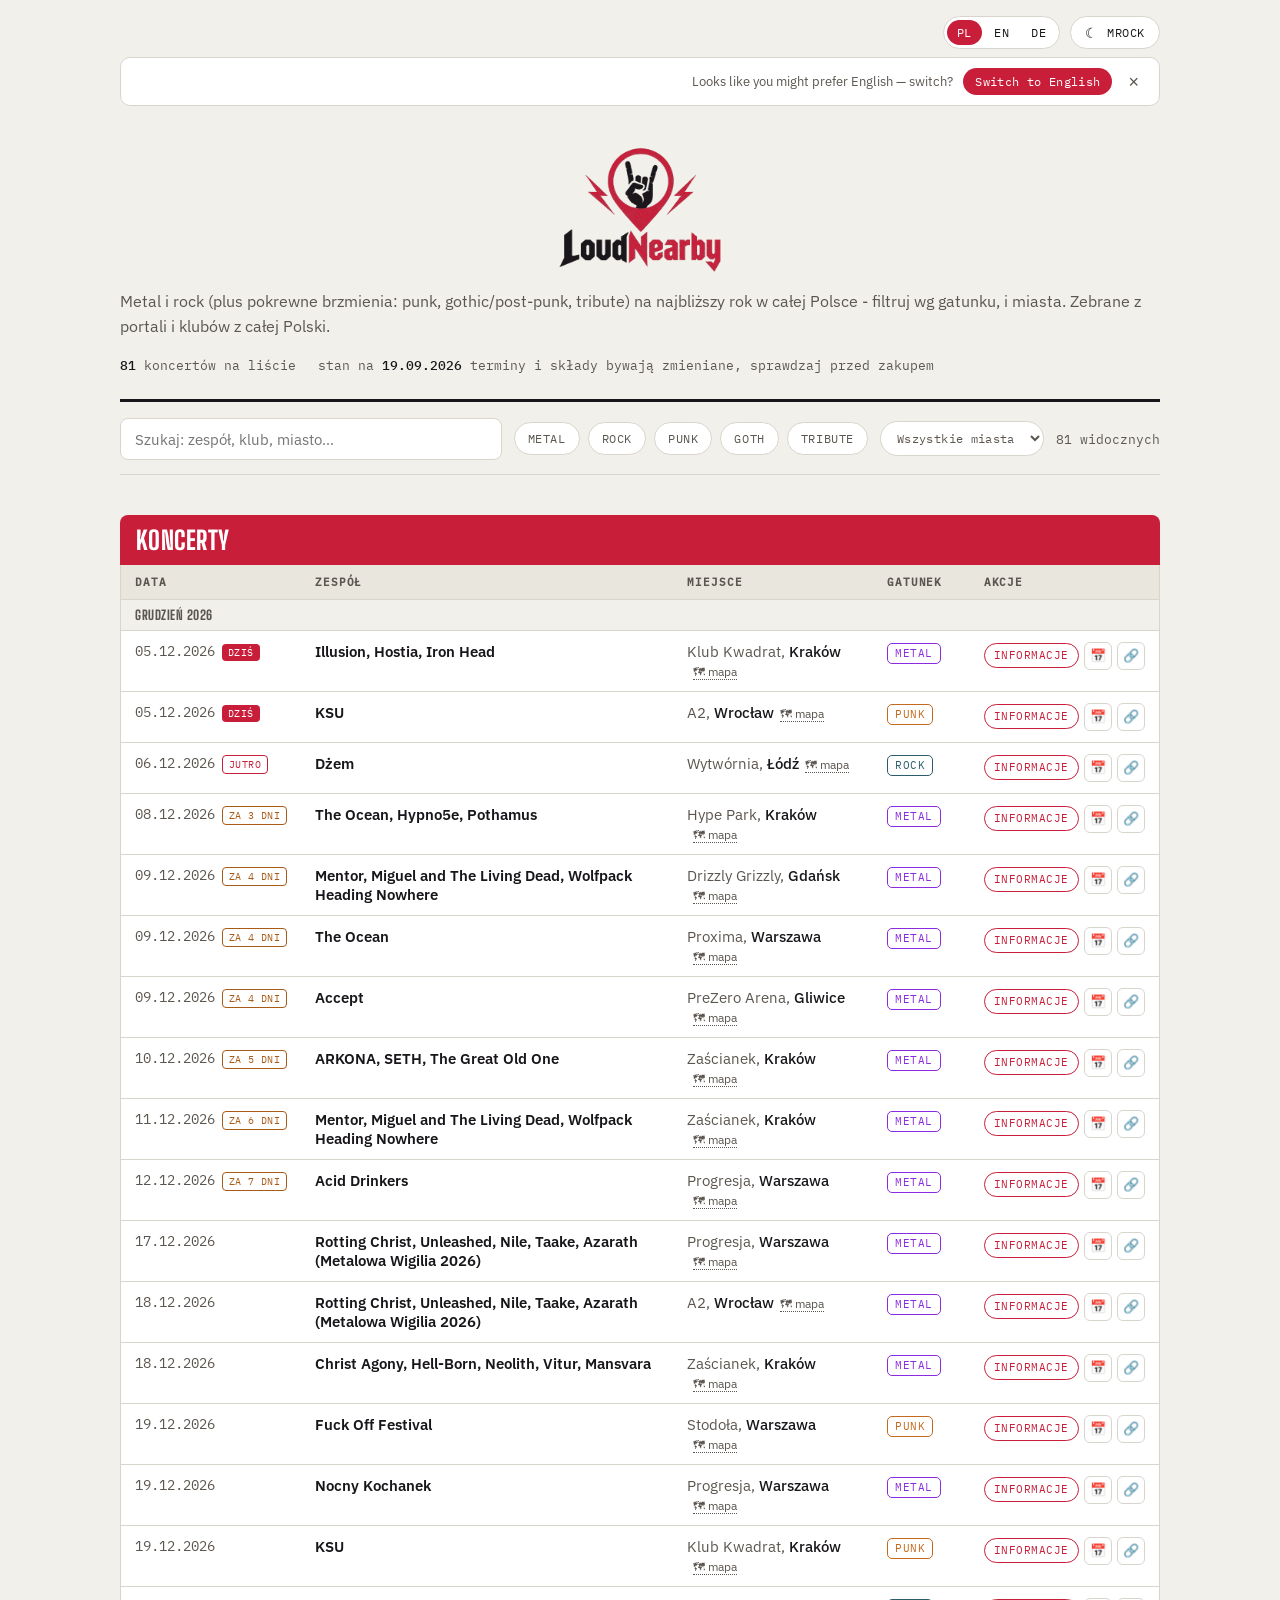
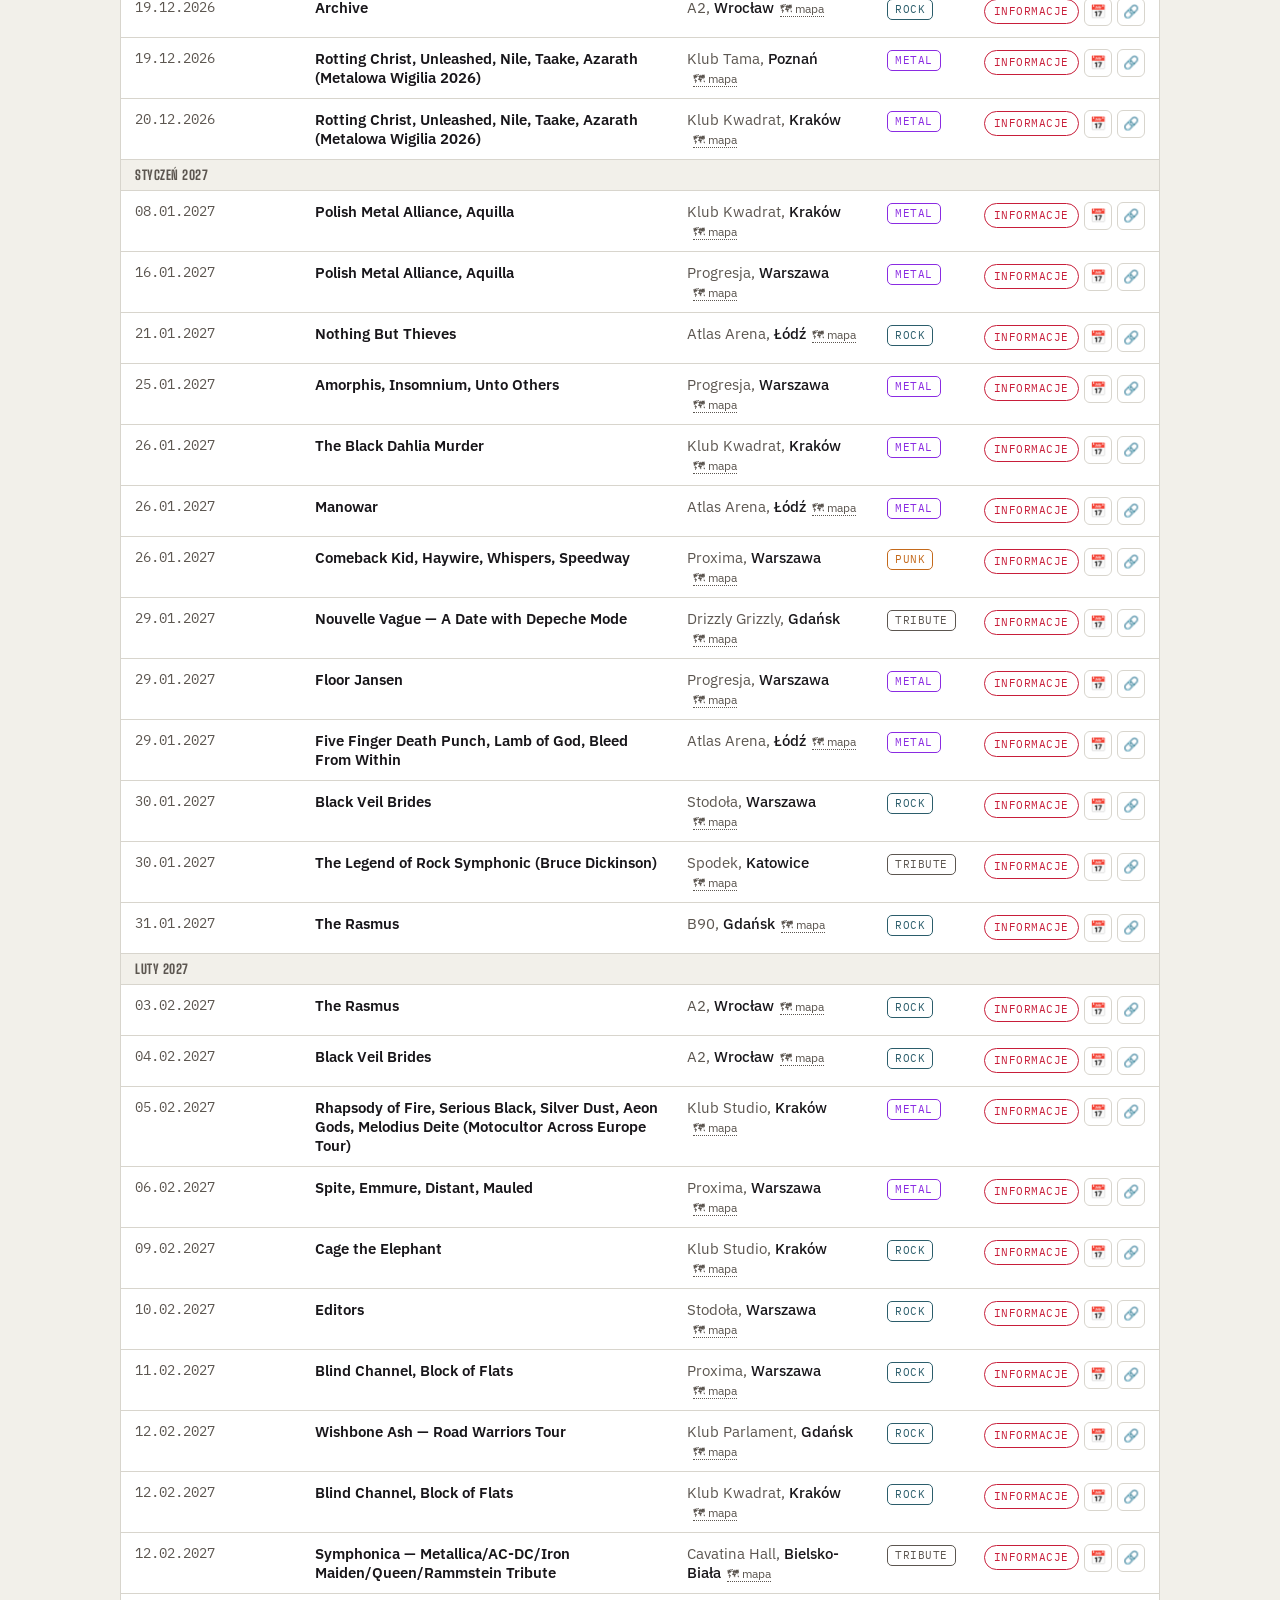
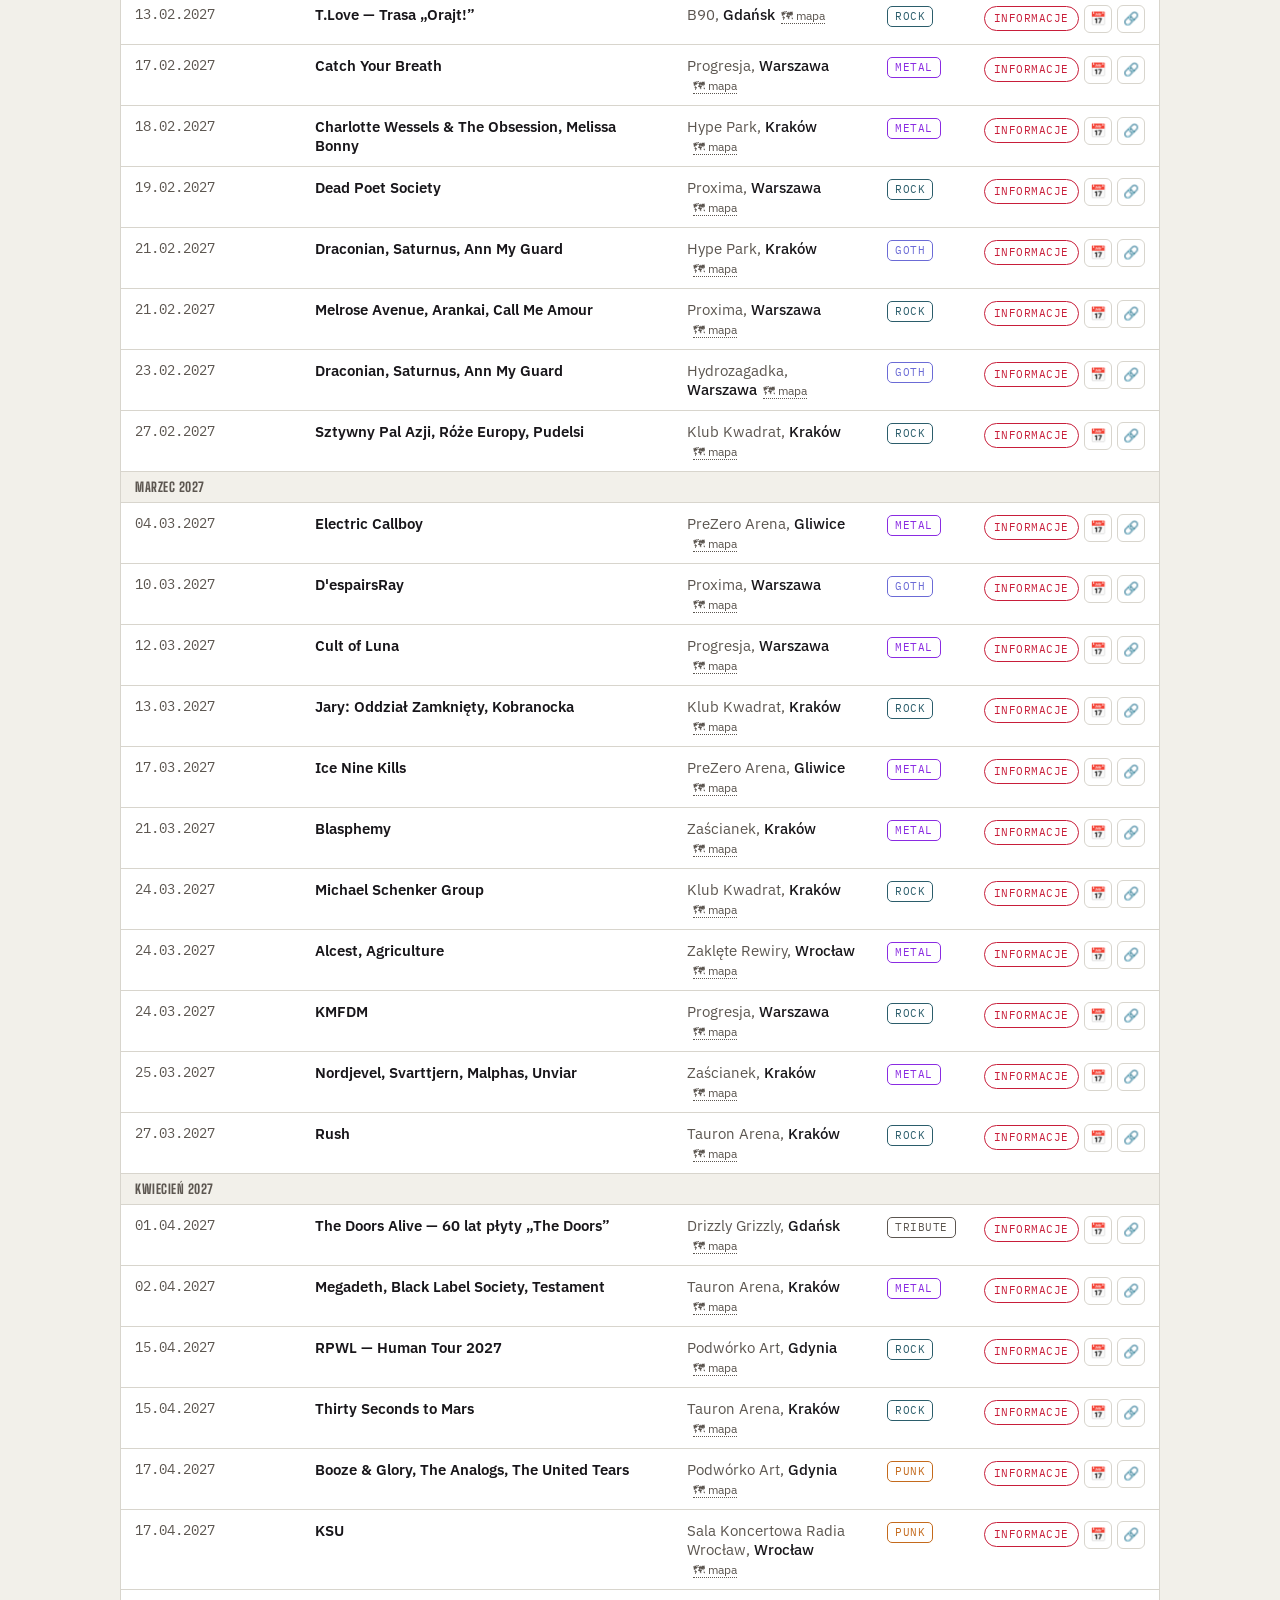
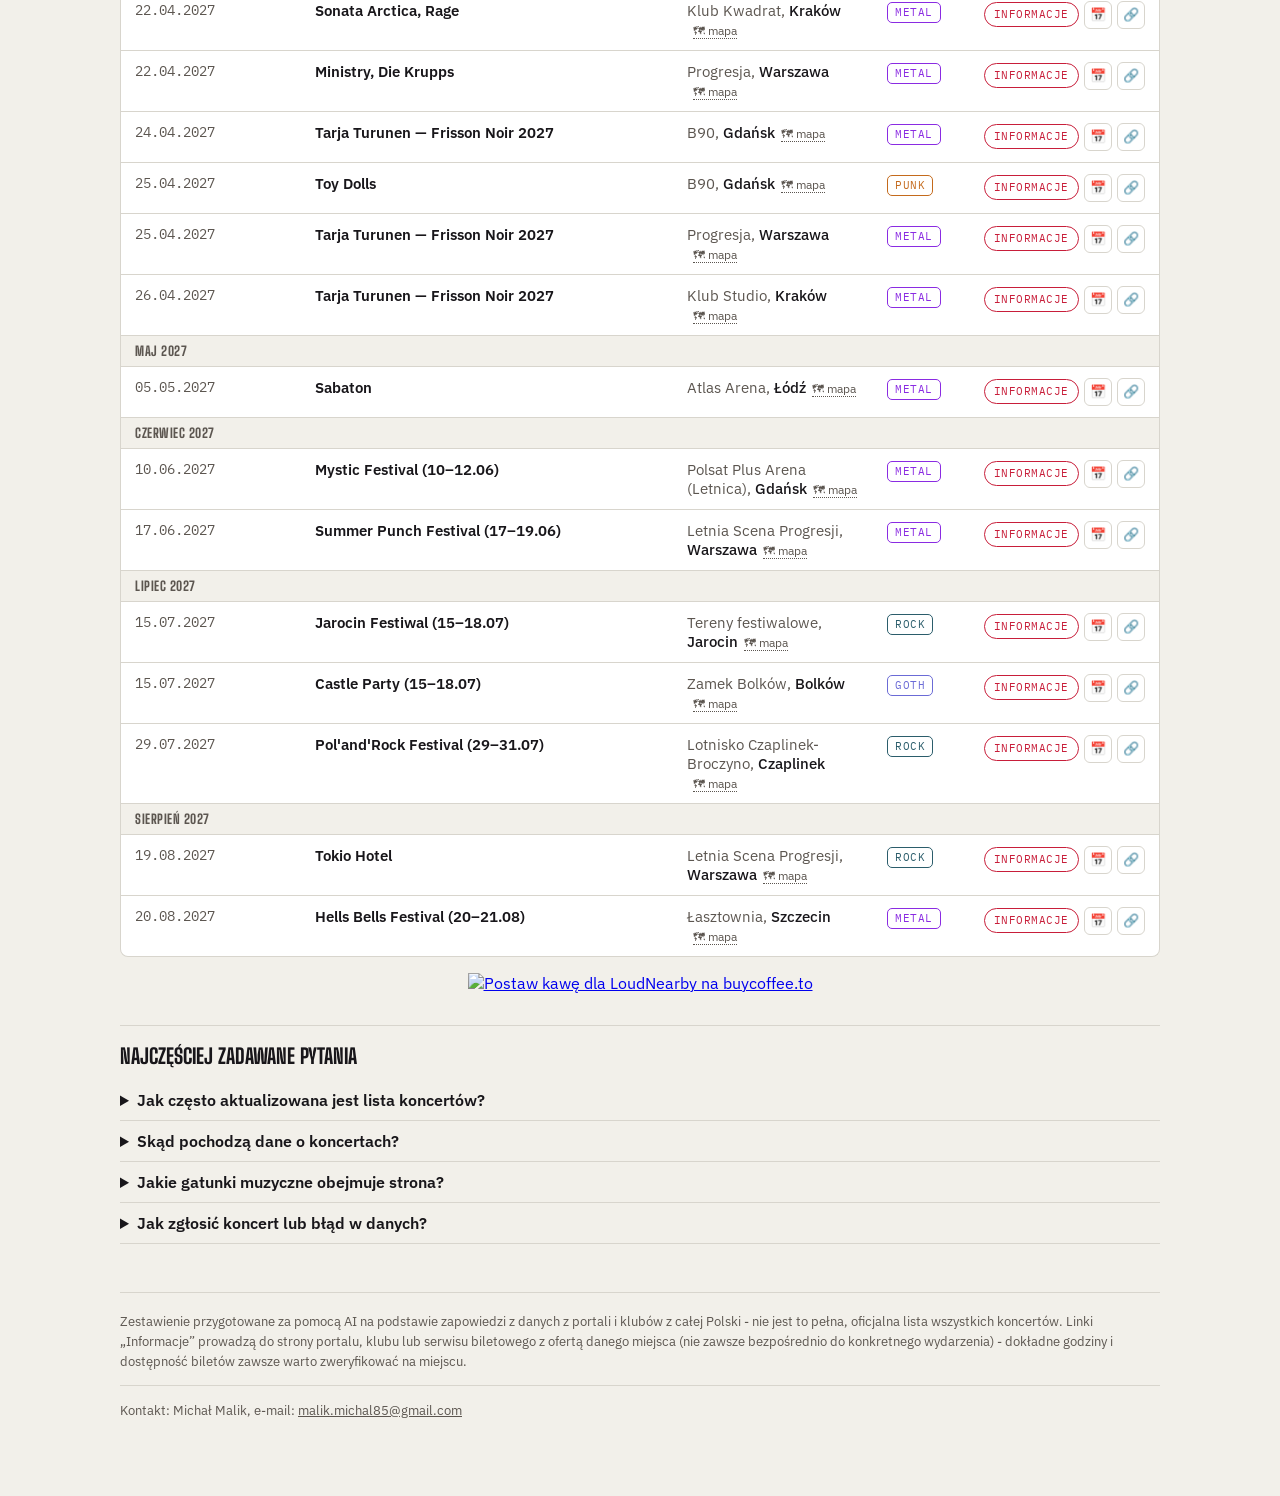
==== commit 2701d19a: "Dopisz 20 koncertów z klubzascianek.pl + Europe (Torwar), 3 linki Nowe koncerty w Klubie Zaścianek (" ====
--- a/index.html
+++ b/index.html
@@ -831,7 +831,8 @@
   ];
 
   var REST = [
-    ["2026-09-21","Allegaeon, Gorod, Abysmal Dawn","Zaścianek, Kraków","METAL"],
+    ["2026-09-19","Vermilia, Aether, Domhain, Hangover in Minsk","Zaścianek, Kraków","METAL","https://www.klubzascianek.pl/koncert/BVw0VX/2026-09-19/Autumn-Darkness-Over-Poland-Vermilia-Aether-Domhain-Hangover-in-Minsk"],
+    ["2026-09-21","Allegaeon, Gorod, Abysmal Dawn","Zaścianek, Kraków","METAL","https://www.klubzascianek.pl/koncert/X6yp8B/2026-09-21/Allegaeon-X-Gorod-Abysmal-Dawn"],
     ["2026-09-23","Jinjer, Spiritbox, Dying Wish","PreZero Arena, Gliwice","METAL"],
     ["2026-09-25","Smokie","Spodek, Katowice","ROCK"],
     ["2026-09-29","Naxatras","Zaścianek, Kraków","ROCK"],
@@ -839,40 +840,51 @@
     ["2026-09-29","Einar Solberg, Royal Sorrow, Raphael Weinroth-Browne, Jovian Moons","Hype Park, Kraków","ROCK"],
     ["2026-09-30","Marduk, Odium Humani Generis, Pralaya","Klub Kwadrat, Kraków","METAL","https://klubkwadrat.pl/death-over-europe-detour-2026-marduk-goscie/"],
     ["2026-10-02","Havok, Blood Red Throne, Xonor, Eradikated","Hydrozagadka, Warszawa","METAL","https://knockoutmusicstore.pl/wydarzenia/havok"],
-    ["2026-10-03","XIII. Století","Zaścianek, Kraków","GOTH"],
+    ["2026-10-03","XIII. Století","Zaścianek, Kraków","GOTH","https://www.klubzascianek.pl/koncert/Rg214X/2026-10-03/XIII-STOLET%C3%8D"],
     ["2026-10-06","Coroner, Schizophrenia, Tar Pond","Hype Park, Kraków","METAL","https://knockoutmusicstore.pl/wydarzenia/coroner"],
     ["2026-10-07","Coroner, Schizophrenia, Tar Pond","Proxima, Warszawa","METAL","https://knockoutmusicstore.pl/wydarzenia/coroner-2"],
     ["2026-10-11","Karna","Klub Kwadrat, Kraków","METAL","https://klubkwadrat.pl/karna/"],
     ["2026-10-12","I Prevail","Stodoła, Warszawa","METAL"],
     ["2026-10-14","Xandria, Seven Spires, Secret Rule","Zaścianek, Kraków","METAL"],
+    ["2026-10-15","Misthyrming, Necrowretch, Profanation, Gorrch","Zaścianek, Kraków","METAL","https://www.klubzascianek.pl/koncert/XZbJ6X/2026-10-15/Misthyrming-All-Worlds-in-Decay-2026-Necrowretch-Profanation-Gorrch"],
     ["2026-10-16","Oranssi Pazuzu, Múr","Proxima, Warszawa","METAL","https://knockoutmusicstore.pl/wydarzenia/oranssi-pazuzu"],
     ["2026-10-17","Oranssi Pazuzu, Múr","Hype Park, Kraków","METAL","https://knockoutmusicstore.pl/wydarzenia/oranssi-pazuzu-2"],
     ["2026-10-17","Strachy na Lachy","Klub Kwadrat, Kraków","ROCK","https://klubkwadrat.pl/strachy-na-lachy-2/"],
+    ["2026-10-17","Der Weg einer Freiheit, Conjurer, Brnjsmin","Zaścianek, Kraków","METAL","https://www.klubzascianek.pl/koncert/XKv7VB/2026-10-17/Der-Weg-Einer-Freiheit-INNERN-2026-Support-Conjurer-Brnjsmin"],
     ["2026-10-18","Oranssi Pazuzu, Múr","2Progi, Poznań","METAL","https://knockoutmusicstore.pl/wydarzenia/oranssi-pazuzu-3"],
+    ["2026-10-18","ONSLAUGHT, The Prophecy 23, Toranaga","Zaścianek, Kraków","METAL","https://www.klubzascianek.pl/koncert/XKvOkB/2026-10-18/ONSLAUGHT-The-Force-from-Hell-Tour-The-Prophecy-23-Toranaga-UK"],
+    ["2026-10-20","Europe","Hala COS Torwar, Warszawa","ROCK","https://www.ebilet.pl/muzyka/rock/europe"],
     ["2026-10-22","The Sisters of Mercy","A2, Wrocław","GOTH","https://cka2.pl/event/the-sisters-of-mercy-3/"],
     ["2026-10-23","Koniec Świata","Zaścianek, Kraków","PUNK"],
     ["2026-10-25","Lech Janerka, Dezerter, Hugh Cornwell (Soundedit '26)","Wytwórnia, Łódź","PUNK"],
     ["2026-10-25","Behemoth, Dimmu Borgir, Dark Funeral","Spodek, Katowice","METAL","https://knockoutmusicstore.pl/wydarzenia/behemoth-dimmu-borgir"],
     ["2026-10-27","The Fray","A2, Wrocław","ROCK"],
+    ["2026-10-28","Wolvennest, Bedsore, Vígljós","Zaścianek, Kraków","METAL","https://www.klubzascianek.pl/koncert/RqL9mX/2026-10-28/Wolvennest-In-The-Ruins-MMXXVI-Tour-Bedsore-V%C3%ADglj%C3%B3s"],
     ["2026-10-29","Amon Amarth, Soilwork, Orbit Culture","PreZero Arena, Gliwice","METAL"],
+    ["2026-10-30","SEDES","Zaścianek, Kraków","PUNK","https://www.klubzascianek.pl/koncert/Rg2QYX/2026-10-30/Sedes"],
     ["2026-10-31","Fontaines D.C.","Atlas Arena, Łódź","ROCK"],
     ["2026-11-01","Sleaford Mods","Stodoła, Warszawa","PUNK"],
     ["2026-11-01","Closterkeller","Zaścianek, Kraków","GOTH"],
     ["2026-11-03","Beast In Black, Sonata Arctica, Frozen Crown","PreZero Arena, Gliwice","METAL"],
+    ["2026-11-03","Eleine","Hydrozagadka, Warszawa","METAL","https://www.ebilet.pl/muzyka/hard-heavy/eleine"],
+    ["2026-11-04","Eleine","Zaścianek, Kraków","METAL","https://www.ebilet.pl/muzyka/hard-heavy/eleine"],
+    ["2026-11-05","Eleine","2Progi, Poznań","METAL","https://www.ebilet.pl/muzyka/hard-heavy/eleine"],
     ["2026-11-06","Wij, Fertile Hump","Zajezdnia Trolejbusowa, Olsztyn","METAL"],
     ["2026-11-06","Kult","Stodoła, Warszawa","ROCK"],
     ["2026-11-06","Hatebreed, Life of Agony","Progresja, Warszawa","METAL","https://progresja.com/en/event/hatebreed-life-of-agony/"],
     ["2026-11-07","Kult","Stodoła, Warszawa","ROCK"],
-    ["2026-11-07","Dymna Lotva, Mörk Gryning, Vae Solis","Zaścianek, Kraków","METAL"],
+    ["2026-11-07","Dymna Lotva, Mörk Gryning, Vae Solis","Zaścianek, Kraków","METAL","https://www.klubzascianek.pl/koncert/eWv34R/2026-11-07/Dymna-Lotva-Mork-Gryning-Vae-Solis"],
     ["2026-11-07","Monsters of Rock — Tribute Fest: Polish Priest, 4 Szmery, Orgasmatron, The Legacy","Klub Kwadrat, Kraków","TRIBUTE","https://klubkwadrat.pl/monsters-of-rock-tribute-fest-polish-priest-4-szmery-orgasmatron-the-legacy/"],
     ["2026-11-07","Wij, Fertile Hump","Wooltura, Łódź","METAL"],
     ["2026-11-08","Wij, Fertile Hump","Fabryka Kultury Zgrzyt, Lublin","METAL"],
     ["2026-11-08","Monolord, Mars Red Sky","Hype Park, Kraków","METAL","https://knockoutmusicstore.pl/wydarzenia/monolord-2"],
+    ["2026-11-12","Dopelord","Zaścianek, Kraków","METAL","https://www.klubzascianek.pl/koncert/XKv16B/2026-11-12/Dopelord"],
     ["2026-11-13","Wij, Fertile Hump","Hydrozagadka, Warszawa","METAL"],
     ["2026-11-16","Papa Roach","Spodek, Katowice","ROCK"],
     ["2026-11-17","Carnifex, Despised Icon, Suffocation","Proxima, Warszawa","METAL"],
     ["2026-11-17","Korn, Architects","Tauron Arena, Kraków","METAL"],
     ["2026-11-17","Imperial Triumphant, Knoll","Hype Park, Kraków","METAL","https://knockoutmusicstore.pl/wydarzenia/imperial-triumphant-5"],
+    ["2026-11-17","Fleshcrawl, Avulsed, Violentor, Tortured Corpse","Zaścianek, Kraków","METAL","https://www.klubzascianek.pl/koncert/XZbpwX/2026-11-17/Fleshcrawl-Avulsed-European-Carnage-Tour-2026"],
     ["2026-11-18","Imperial Triumphant, Knoll","Klub Niebo, Warszawa","METAL","https://knockoutmusicstore.pl/wydarzenia/imperial-triumphant-6"],
     ["2026-11-20","Kult","Stodoła, Warszawa","ROCK"],
     ["2026-11-20","Wij, Fertile Hump","Zaścianek, Kraków","METAL"],
@@ -882,13 +894,16 @@
     ["2026-11-22","Wij, Fertile Hump","Piąty Dom, Katowice","METAL"],
     ["2026-11-23","Portugal. The Man","Stodoła, Warszawa","ROCK"],
     ["2026-11-24","Eluveitie, Pain, Wolfheart","Progresja, Warszawa","METAL","https://knockoutmusicstore.pl/wydarzenia/eluveitie-2"],
+    ["2026-11-24","The Ruins Of Beverast","Zaścianek, Kraków","METAL","https://www.klubzascianek.pl/koncert/RYkKqB/2026-11-24/The-Ruins-Of-Beverast"],
     ["2026-11-27","Happysad","Klub Kwadrat, Kraków","ROCK","https://klubkwadrat.pl/happysad-25-lecie-zespolu/"],
     ["2026-11-27","Wij, Fertile Hump","Krzywy Gryf, Szczecin","METAL"],
     ["2026-11-27","Materia, Demented (Piekło Nie Bo Tour)","Fabryka Kultury Zgrzyt, Lublin","METAL"],
+    ["2026-11-27","SCREAM Inc. — 40-lecie „Master of Puppets”","Zaścianek, Kraków","TRIBUTE","https://www.klubzascianek.pl/koncert/ewqwgX/2026-11-27/40-lecie-Master-of-Puppets-SCREAM-Inc"],
     ["2026-11-28","Wij, Fertile Hump","Szum, Poznań","METAL"],
     ["2026-11-28","Zebrahead, Punk Rock Factory","Hydrozagadka, Warszawa","PUNK","https://knockoutmusicstore.pl/wydarzenia/zebrahead-4"],
     ["2026-11-29","Devin Townsend","A2, Wrocław","METAL"],
     ["2026-11-29","Wij, Fertile Hump","NRD, Toruń","METAL"],
+    ["2026-12-02","DARVAZA, Merrimack, Helleruin, Detresse","Zaścianek, Kraków","METAL","https://www.klubzascianek.pl/koncert/RqLvPX/2026-12-02/Darvaza-Merrimack-Helleruin-Detresse"],
     ["2026-12-03","Chelsea Wolfe, A.A. Williams","Progresja, Warszawa","GOTH","https://progresja.com/wydarzenie/chelsea-wolfe-a-a-williams/"],
     ["2026-12-03","Strangelove: The Depeche Mode Experience","Klub Kwadrat, Kraków","TRIBUTE","https://klubkwadrat.pl/strangelove-the-depeche-mode-experience/"],
     ["2026-12-05","Illusion, Hostia, Iron Head","Klub Kwadrat, Kraków","METAL","https://klubkwadrat.pl/illusion-hostia-iron-head/"],
@@ -897,9 +912,12 @@
     ["2026-12-08","The Ocean, Hypno5e, Pothamus","Hype Park, Kraków","METAL"],
     ["2026-12-09","The Ocean","Proxima, Warszawa","METAL"],
     ["2026-12-09","Accept","PreZero Arena, Gliwice","METAL"],
+    ["2026-12-10","ARKONA, SETH, The Great Old One","Zaścianek, Kraków","METAL","https://www.klubzascianek.pl/koncert/XKvwDB/2026-12-10/ARKONA-Mor-Karachun-Tour-2026-SETH-The-Great-Old-One"],
+    ["2026-12-11","Mentor, Miguel and The Living Dead, Wolfpack Heading Nowhere","Zaścianek, Kraków","METAL","https://www.klubzascianek.pl/koncert/Rg2oWX/2026-12-11/Mentor-Miguel-and-the-Living-Dead-i-Wolfpack-Heading-Nowhere"],
     ["2026-12-12","Acid Drinkers","Progresja, Warszawa","METAL","https://progresja.com/wydarzenie/acid-drinkers/"],
     ["2026-12-17","Rotting Christ, Unleashed, Nile, Taake, Azarath (Metalowa Wigilia 2026)","Progresja, Warszawa","METAL","https://www.eventim.pl/artist/metalowa-wigilia/"],
     ["2026-12-18","Rotting Christ, Unleashed, Nile, Taake, Azarath (Metalowa Wigilia 2026)","A2, Wrocław","METAL","https://cka2.pl/event/metalowa-wigilia-x-mass-2026/"],
+    ["2026-12-18","Christ Agony, Hell-Born, Neolith, Vitur, Mansvara","Zaścianek, Kraków","METAL","https://www.klubzascianek.pl/koncert/RqLlQX/2026-12-18/Christ-Agony-Moonlight-XXX-Anniversary-Tour-2026-Hell-Born-Neolith-Vitur-Mansvara"],
     ["2026-12-19","Fuck Off Festival","Stodoła, Warszawa","PUNK"],
     ["2026-12-19","Nocny Kochanek","Progresja, Warszawa","METAL","https://progresja.com/wydarzenie/nocny-kochanek-2/"],
     ["2026-12-19","KSU","Klub Kwadrat, Kraków","PUNK","https://klubkwadrat.pl/ksu/"],
@@ -938,9 +956,11 @@
     ["2027-03-12","Cult of Luna","Progresja, Warszawa","METAL","https://progresja.com/wydarzenie/cult-of-luna/"],
     ["2027-03-13","Jary: Oddział Zamknięty, Kobranocka","Klub Kwadrat, Kraków","ROCK","https://www.ticketmaster.pl/event/jary-odzial-zamkniety-kobranocka-bilety/253761096"],
     ["2027-03-17","Ice Nine Kills","PreZero Arena, Gliwice","METAL"],
+    ["2027-03-21","Blasphemy","Zaścianek, Kraków","METAL","https://www.klubzascianek.pl/koncert/BOYG9R/2027-03-21/Blasphemy"],
     ["2027-03-24","Michael Schenker Group","Klub Kwadrat, Kraków","ROCK","https://klubkwadrat.pl/michael-schenker/"],
     ["2027-03-24","Alcest, Agriculture","Zaklęte Rewiry, Wrocław","METAL"],
     ["2027-03-24","KMFDM","Progresja, Warszawa","ROCK","https://knockoutmusicstore.pl/wydarzenia/kmfdm-2"],
+    ["2027-03-25","Nordjevel, Svarttjern, Malphas, Unviar","Zaścianek, Kraków","METAL","https://www.klubzascianek.pl/koncert/R4dwPR/2027-03-25/Nordjevel-Svarttjern-Malphas-Unviar-Incantation-Tour-2027"],
     ["2027-03-27","Rush","Tauron Arena, Kraków","ROCK"],
     ["2027-04-02","Megadeth, Black Label Society, Testament","Tauron Arena, Kraków","METAL"],
     ["2027-04-15","Thirty Seconds to Mars","Tauron Arena, Kraków","ROCK"],
@@ -1151,7 +1171,8 @@
     "Krzywy Gryf": "https://www.rockmetal.pl/koncerty.html?club=6636_Krzywy_Gryf",
     "Pub Korba": "https://www.rockmetal.pl/koncerty.html?club=4900_Pub_Korba",
     "Hype Park": "https://www.rockmetal.pl/koncerty.html?club=6586_Hype_Park",
-    "Zajezdnia Trolejbusowa": "https://mok.olsztyn.pl/uslugi/uslugi-wynajmu/zajezdnia-trolejbusowa/"
+    "Zajezdnia Trolejbusowa": "https://mok.olsztyn.pl/uslugi/uslugi-wynajmu/zajezdnia-trolejbusowa/",
+    "Hala COS Torwar": "https://torwar.cos.pl/"
   };
 
   function ticketUrl(venue) {
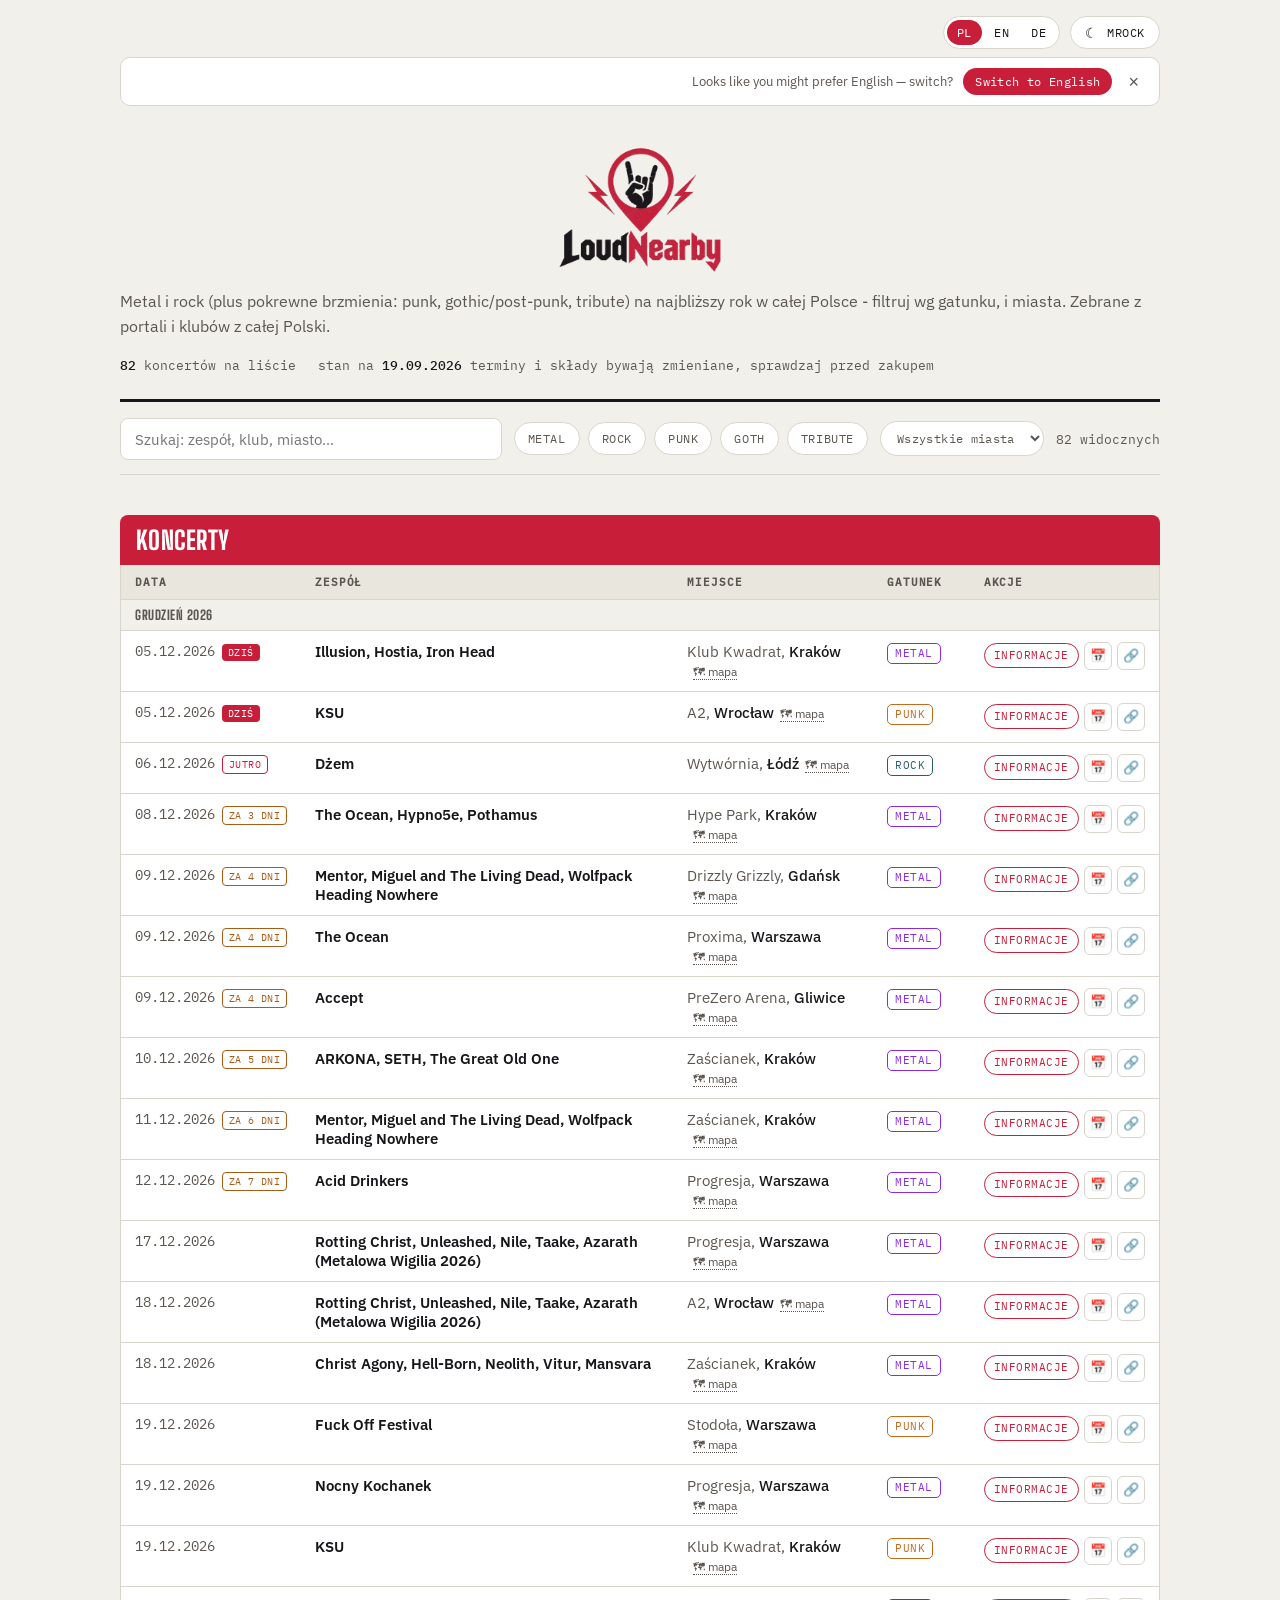
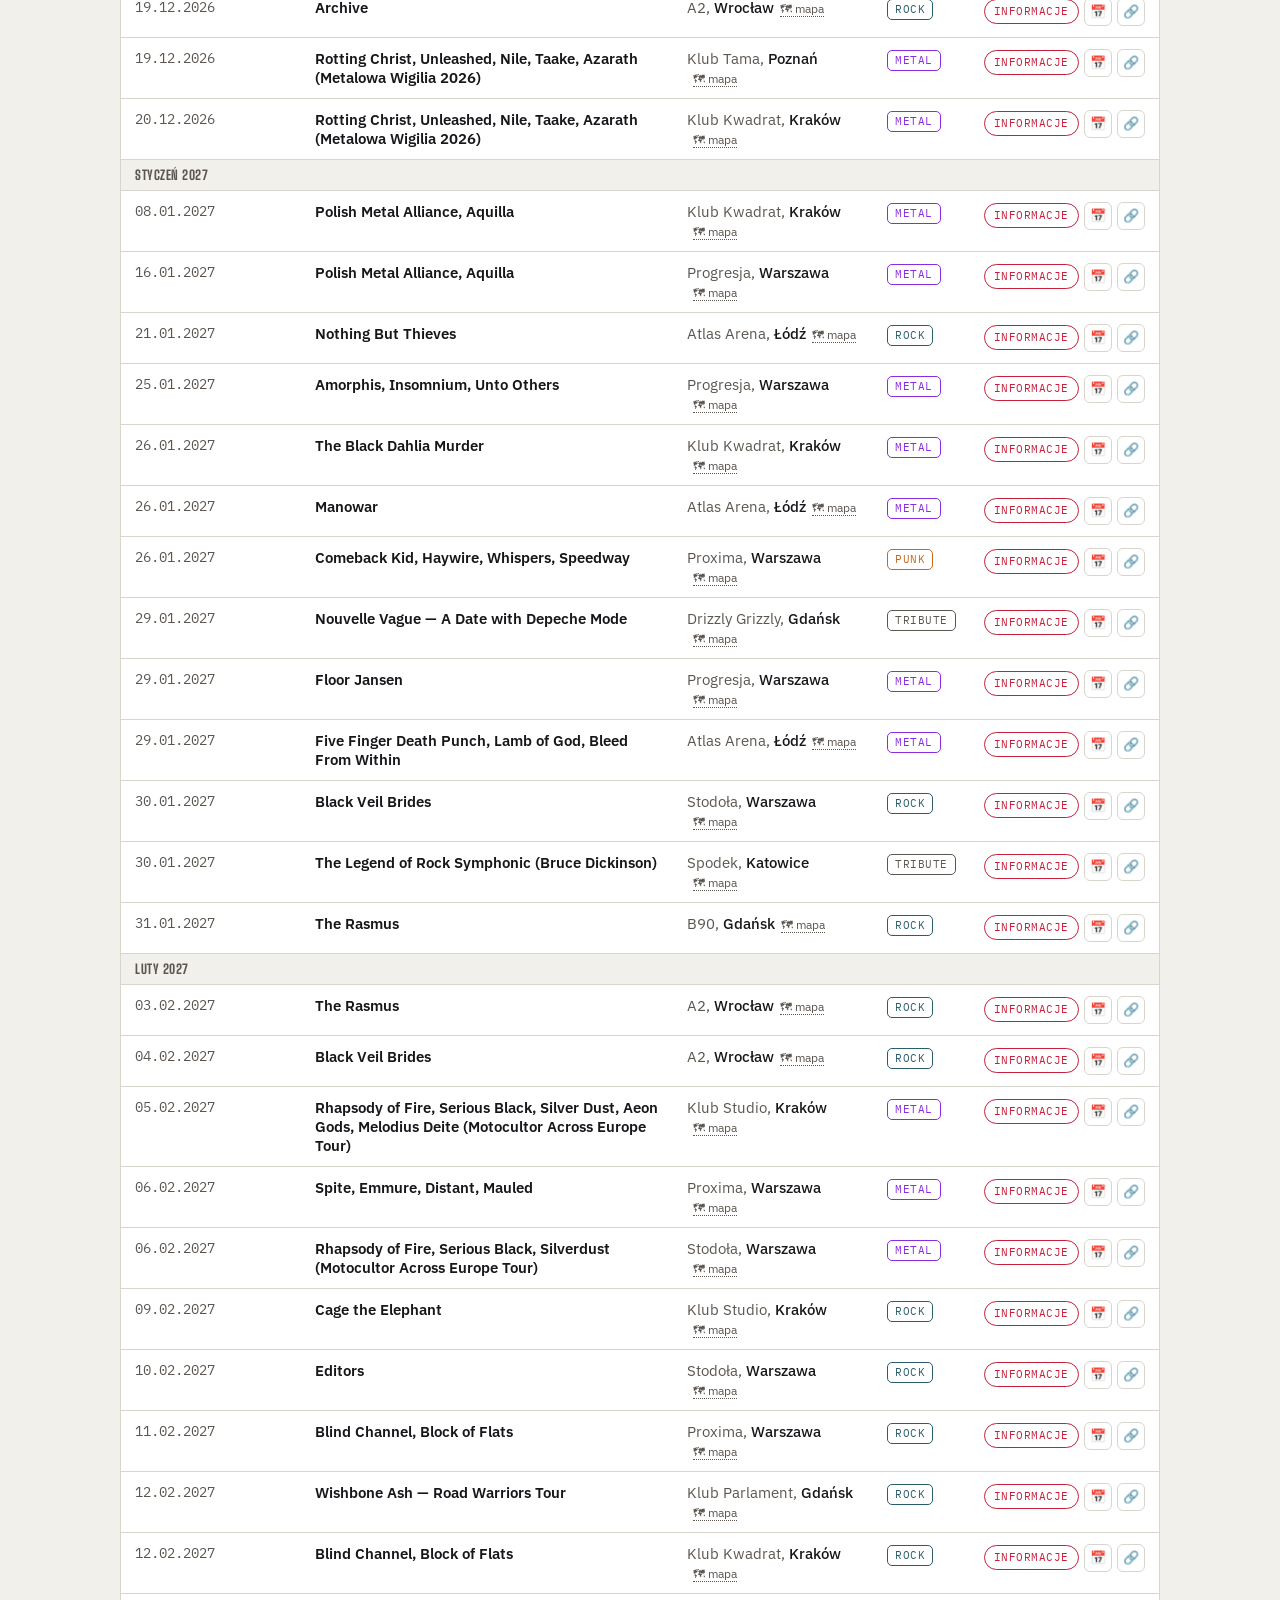
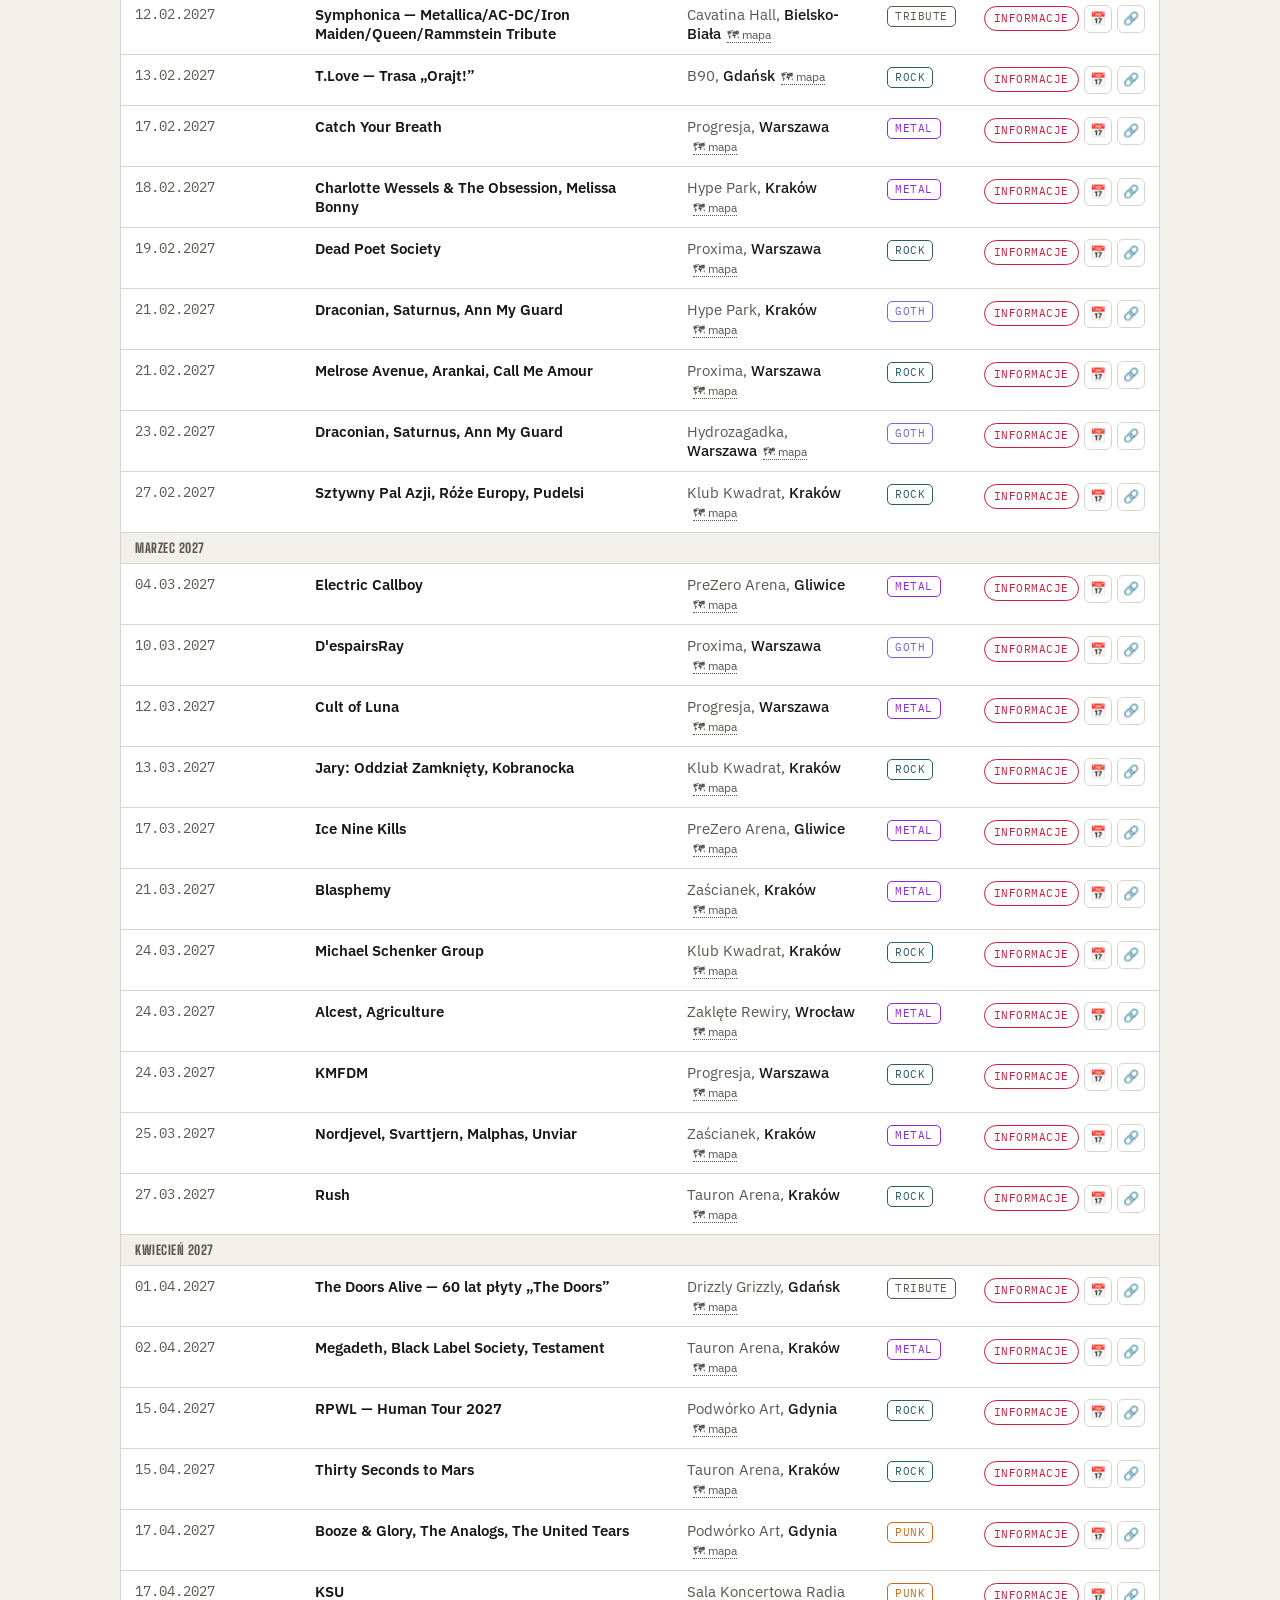
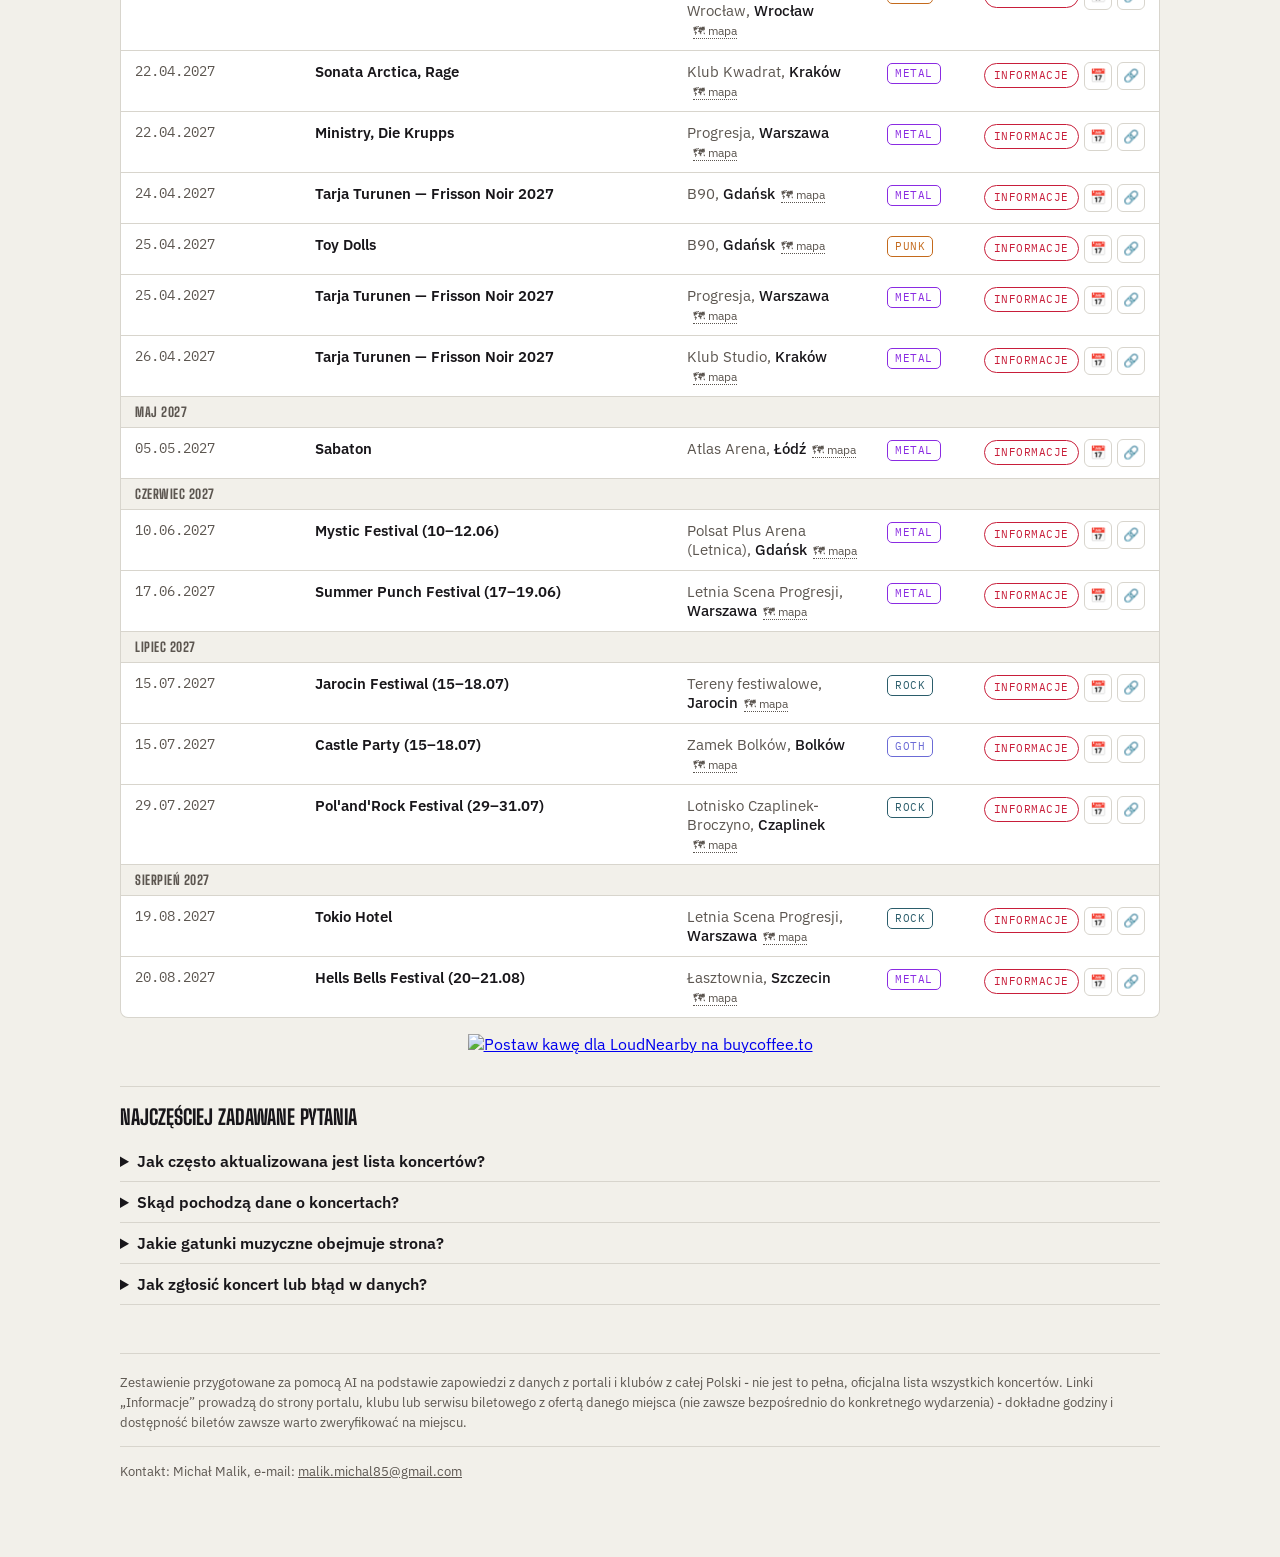
==== commit 81c88389: "Dopisz 10 linków do Stodoły i 5 nowych koncertów Linki poziomu 1 (stodola.pl) dopisane do: I Prevail" ====
--- a/index.html
+++ b/index.html
@@ -844,16 +844,19 @@
     ["2026-10-06","Coroner, Schizophrenia, Tar Pond","Hype Park, Kraków","METAL","https://knockoutmusicstore.pl/wydarzenia/coroner"],
     ["2026-10-07","Coroner, Schizophrenia, Tar Pond","Proxima, Warszawa","METAL","https://knockoutmusicstore.pl/wydarzenia/coroner-2"],
     ["2026-10-11","Karna","Klub Kwadrat, Kraków","METAL","https://klubkwadrat.pl/karna/"],
-    ["2026-10-12","I Prevail","Stodoła, Warszawa","METAL"],
+    ["2026-10-12","I Prevail","Stodoła, Warszawa","METAL","https://www.stodola.pl/koncerty/i-prevail-136867.html"],
     ["2026-10-14","Xandria, Seven Spires, Secret Rule","Zaścianek, Kraków","METAL"],
     ["2026-10-15","Misthyrming, Necrowretch, Profanation, Gorrch","Zaścianek, Kraków","METAL","https://www.klubzascianek.pl/koncert/XZbJ6X/2026-10-15/Misthyrming-All-Worlds-in-Decay-2026-Necrowretch-Profanation-Gorrch"],
+    ["2026-10-15","Happysad","Stodoła, Warszawa","ROCK","https://www.stodola.pl/koncerty/happysad-xxv-tour-137047.html"],
     ["2026-10-16","Oranssi Pazuzu, Múr","Proxima, Warszawa","METAL","https://knockoutmusicstore.pl/wydarzenia/oranssi-pazuzu"],
     ["2026-10-17","Oranssi Pazuzu, Múr","Hype Park, Kraków","METAL","https://knockoutmusicstore.pl/wydarzenia/oranssi-pazuzu-2"],
     ["2026-10-17","Strachy na Lachy","Klub Kwadrat, Kraków","ROCK","https://klubkwadrat.pl/strachy-na-lachy-2/"],
     ["2026-10-17","Der Weg einer Freiheit, Conjurer, Brnjsmin","Zaścianek, Kraków","METAL","https://www.klubzascianek.pl/koncert/XKv7VB/2026-10-17/Der-Weg-Einer-Freiheit-INNERN-2026-Support-Conjurer-Brnjsmin"],
     ["2026-10-18","Oranssi Pazuzu, Múr","2Progi, Poznań","METAL","https://knockoutmusicstore.pl/wydarzenia/oranssi-pazuzu-3"],
     ["2026-10-18","ONSLAUGHT, The Prophecy 23, Toranaga","Zaścianek, Kraków","METAL","https://www.klubzascianek.pl/koncert/XKvOkB/2026-10-18/ONSLAUGHT-The-Force-from-Hell-Tour-The-Prophecy-23-Toranaga-UK"],
+    ["2026-10-19","The Hu, SKÁLD","Stodoła, Warszawa","METAL","https://www.stodola.pl/koncerty/the-hu-sk-ld-136988.html"],
     ["2026-10-20","Europe","Hala COS Torwar, Warszawa","ROCK","https://www.ebilet.pl/muzyka/rock/europe"],
+    ["2026-10-20","The Hu, SKÁLD","Stodoła, Warszawa","METAL","https://www.stodola.pl/koncerty/the-hu-sk-ld-136988.html"],
     ["2026-10-22","The Sisters of Mercy","A2, Wrocław","GOTH","https://cka2.pl/event/the-sisters-of-mercy-3/"],
     ["2026-10-23","Koniec Świata","Zaścianek, Kraków","PUNK"],
     ["2026-10-25","Lech Janerka, Dezerter, Hugh Cornwell (Soundedit '26)","Wytwórnia, Łódź","PUNK"],
@@ -863,16 +866,16 @@
     ["2026-10-29","Amon Amarth, Soilwork, Orbit Culture","PreZero Arena, Gliwice","METAL"],
     ["2026-10-30","SEDES","Zaścianek, Kraków","PUNK","https://www.klubzascianek.pl/koncert/Rg2QYX/2026-10-30/Sedes"],
     ["2026-10-31","Fontaines D.C.","Atlas Arena, Łódź","ROCK"],
-    ["2026-11-01","Sleaford Mods","Stodoła, Warszawa","PUNK"],
+    ["2026-11-01","Sleaford Mods","Stodoła, Warszawa","PUNK","https://www.stodola.pl/koncerty/sleaford-mods-137046.html"],
     ["2026-11-01","Closterkeller","Zaścianek, Kraków","GOTH"],
     ["2026-11-03","Beast In Black, Sonata Arctica, Frozen Crown","PreZero Arena, Gliwice","METAL"],
     ["2026-11-03","Eleine","Hydrozagadka, Warszawa","METAL","https://www.ebilet.pl/muzyka/hard-heavy/eleine"],
     ["2026-11-04","Eleine","Zaścianek, Kraków","METAL","https://www.ebilet.pl/muzyka/hard-heavy/eleine"],
     ["2026-11-05","Eleine","2Progi, Poznań","METAL","https://www.ebilet.pl/muzyka/hard-heavy/eleine"],
     ["2026-11-06","Wij, Fertile Hump","Zajezdnia Trolejbusowa, Olsztyn","METAL"],
-    ["2026-11-06","Kult","Stodoła, Warszawa","ROCK"],
+    ["2026-11-06","Kult","Stodoła, Warszawa","ROCK","https://www.stodola.pl/koncerty/kult-137048.html"],
     ["2026-11-06","Hatebreed, Life of Agony","Progresja, Warszawa","METAL","https://progresja.com/en/event/hatebreed-life-of-agony/"],
-    ["2026-11-07","Kult","Stodoła, Warszawa","ROCK"],
+    ["2026-11-07","Kult","Stodoła, Warszawa","ROCK","https://www.stodola.pl/koncerty/kult-137049.html"],
     ["2026-11-07","Dymna Lotva, Mörk Gryning, Vae Solis","Zaścianek, Kraków","METAL","https://www.klubzascianek.pl/koncert/eWv34R/2026-11-07/Dymna-Lotva-Mork-Gryning-Vae-Solis"],
     ["2026-11-07","Monsters of Rock — Tribute Fest: Polish Priest, 4 Szmery, Orgasmatron, The Legacy","Klub Kwadrat, Kraków","TRIBUTE","https://klubkwadrat.pl/monsters-of-rock-tribute-fest-polish-priest-4-szmery-orgasmatron-the-legacy/"],
     ["2026-11-07","Wij, Fertile Hump","Wooltura, Łódź","METAL"],
@@ -880,19 +883,20 @@
     ["2026-11-08","Monolord, Mars Red Sky","Hype Park, Kraków","METAL","https://knockoutmusicstore.pl/wydarzenia/monolord-2"],
     ["2026-11-12","Dopelord","Zaścianek, Kraków","METAL","https://www.klubzascianek.pl/koncert/XKv16B/2026-11-12/Dopelord"],
     ["2026-11-13","Wij, Fertile Hump","Hydrozagadka, Warszawa","METAL"],
+    ["2026-11-13","Nosowska","Stodoła, Warszawa","ROCK","https://www.stodola.pl/koncerty/nosowska-nosowska-xxx-137084.html"],
     ["2026-11-16","Papa Roach","Spodek, Katowice","ROCK"],
     ["2026-11-17","Carnifex, Despised Icon, Suffocation","Proxima, Warszawa","METAL"],
     ["2026-11-17","Korn, Architects","Tauron Arena, Kraków","METAL"],
     ["2026-11-17","Imperial Triumphant, Knoll","Hype Park, Kraków","METAL","https://knockoutmusicstore.pl/wydarzenia/imperial-triumphant-5"],
     ["2026-11-17","Fleshcrawl, Avulsed, Violentor, Tortured Corpse","Zaścianek, Kraków","METAL","https://www.klubzascianek.pl/koncert/XZbpwX/2026-11-17/Fleshcrawl-Avulsed-European-Carnage-Tour-2026"],
     ["2026-11-18","Imperial Triumphant, Knoll","Klub Niebo, Warszawa","METAL","https://knockoutmusicstore.pl/wydarzenia/imperial-triumphant-6"],
-    ["2026-11-20","Kult","Stodoła, Warszawa","ROCK"],
+    ["2026-11-20","Kult","Stodoła, Warszawa","ROCK","https://www.stodola.pl/koncerty/kult-137050.html"],
     ["2026-11-20","Wij, Fertile Hump","Zaścianek, Kraków","METAL"],
-    ["2026-11-21","Kult","Stodoła, Warszawa","ROCK"],
+    ["2026-11-21","Kult","Stodoła, Warszawa","ROCK","https://www.stodola.pl/koncerty/kult-137051.html"],
     ["2026-11-21","Wij, Fertile Hump","Łącznik, Wrocław","METAL"],
     ["2026-11-21","Materia, Demented (Piekło Nie Bo Tour)","Over The Under, Bydgoszcz","METAL"],
     ["2026-11-22","Wij, Fertile Hump","Piąty Dom, Katowice","METAL"],
-    ["2026-11-23","Portugal. The Man","Stodoła, Warszawa","ROCK"],
+    ["2026-11-23","Portugal. The Man","Stodoła, Warszawa","ROCK","https://www.stodola.pl/koncerty/portugal-the-man-136856.html"],
     ["2026-11-24","Eluveitie, Pain, Wolfheart","Progresja, Warszawa","METAL","https://knockoutmusicstore.pl/wydarzenia/eluveitie-2"],
     ["2026-11-24","The Ruins Of Beverast","Zaścianek, Kraków","METAL","https://www.klubzascianek.pl/koncert/RYkKqB/2026-11-24/The-Ruins-Of-Beverast"],
     ["2026-11-27","Happysad","Klub Kwadrat, Kraków","ROCK","https://klubkwadrat.pl/happysad-25-lecie-zespolu/"],
@@ -918,7 +922,7 @@
     ["2026-12-17","Rotting Christ, Unleashed, Nile, Taake, Azarath (Metalowa Wigilia 2026)","Progresja, Warszawa","METAL","https://www.eventim.pl/artist/metalowa-wigilia/"],
     ["2026-12-18","Rotting Christ, Unleashed, Nile, Taake, Azarath (Metalowa Wigilia 2026)","A2, Wrocław","METAL","https://cka2.pl/event/metalowa-wigilia-x-mass-2026/"],
     ["2026-12-18","Christ Agony, Hell-Born, Neolith, Vitur, Mansvara","Zaścianek, Kraków","METAL","https://www.klubzascianek.pl/koncert/RqLlQX/2026-12-18/Christ-Agony-Moonlight-XXX-Anniversary-Tour-2026-Hell-Born-Neolith-Vitur-Mansvara"],
-    ["2026-12-19","Fuck Off Festival","Stodoła, Warszawa","PUNK"],
+    ["2026-12-19","Fuck Off Festival","Stodoła, Warszawa","PUNK","https://www.stodola.pl/koncerty/fuck-off-festival-137041.html"],
     ["2026-12-19","Nocny Kochanek","Progresja, Warszawa","METAL","https://progresja.com/wydarzenie/nocny-kochanek-2/"],
     ["2026-12-19","KSU","Klub Kwadrat, Kraków","PUNK","https://klubkwadrat.pl/ksu/"],
     ["2026-12-19","Archive","A2, Wrocław","ROCK"],
@@ -933,14 +937,15 @@
     ["2027-01-26","Comeback Kid, Haywire, Whispers, Speedway","Proxima, Warszawa","PUNK"],
     ["2027-01-29","Floor Jansen","Progresja, Warszawa","METAL","https://progresja.com/wydarzenie/floor-jansen/"],
     ["2027-01-29","Five Finger Death Punch, Lamb of God, Bleed From Within","Atlas Arena, Łódź","METAL"],
-    ["2027-01-30","Black Veil Brides","Stodoła, Warszawa","ROCK"],
+    ["2027-01-30","Black Veil Brides","Stodoła, Warszawa","ROCK","https://www.stodola.pl/koncerty/black-veil-brides-137110.html"],
     ["2027-01-30","The Legend of Rock Symphonic (Bruce Dickinson)","Spodek, Katowice","TRIBUTE"],
     ["2027-02-03","The Rasmus","A2, Wrocław","ROCK","https://www.livenation.pl/event/the-rasmus-weirdo-tour-wroclaw-tickets-edp1682336"],
     ["2027-02-04","Black Veil Brides","A2, Wrocław","ROCK"],
     ["2027-02-05","Rhapsody of Fire, Serious Black, Silver Dust, Aeon Gods, Melodius Deite (Motocultor Across Europe Tour)","Klub Studio, Kraków","METAL"],
     ["2027-02-06","Spite, Emmure, Distant, Mauled","Proxima, Warszawa","METAL"],
+    ["2027-02-06","Rhapsody of Fire, Serious Black, Silverdust (Motocultor Across Europe Tour)","Stodoła, Warszawa","METAL","https://www.stodola.pl/koncerty/motorcultor-across-europe-tour-2027-rhapsody-of-fire-serious-black-supports-137080.html"],
     ["2027-02-09","Cage the Elephant","Klub Studio, Kraków","ROCK"],
-    ["2027-02-10","Editors","Stodoła, Warszawa","ROCK"],
+    ["2027-02-10","Editors","Stodoła, Warszawa","ROCK","https://www.stodola.pl/koncerty/editors-137059.html"],
     ["2027-02-11","Blind Channel, Block of Flats","Proxima, Warszawa","ROCK"],
     ["2027-02-12","Blind Channel, Block of Flats","Klub Kwadrat, Kraków","ROCK","https://klubkwadrat.pl/blind-channel-block-of-flats/"],
     ["2027-02-12","Symphonica — Metallica/AC-DC/Iron Maiden/Queen/Rammstein Tribute","Cavatina Hall, Bielsko-Biała","TRIBUTE"],
